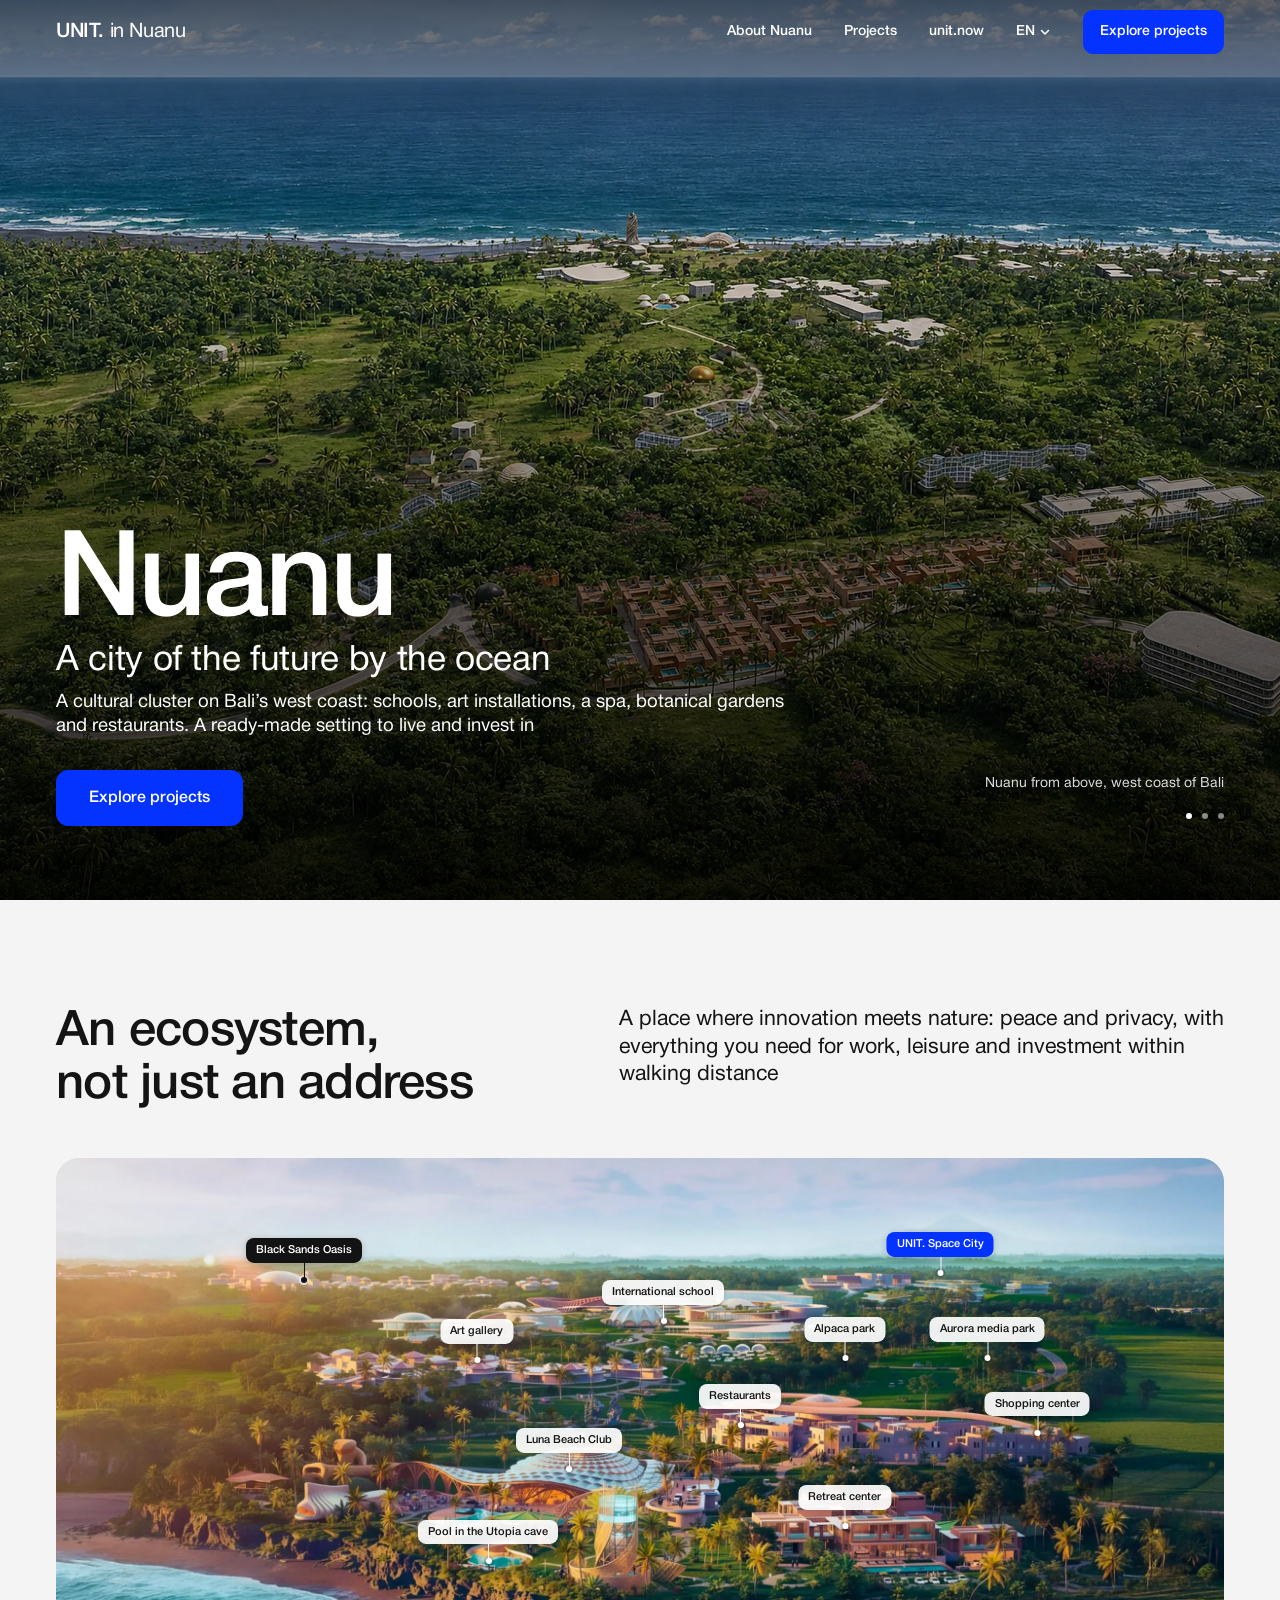
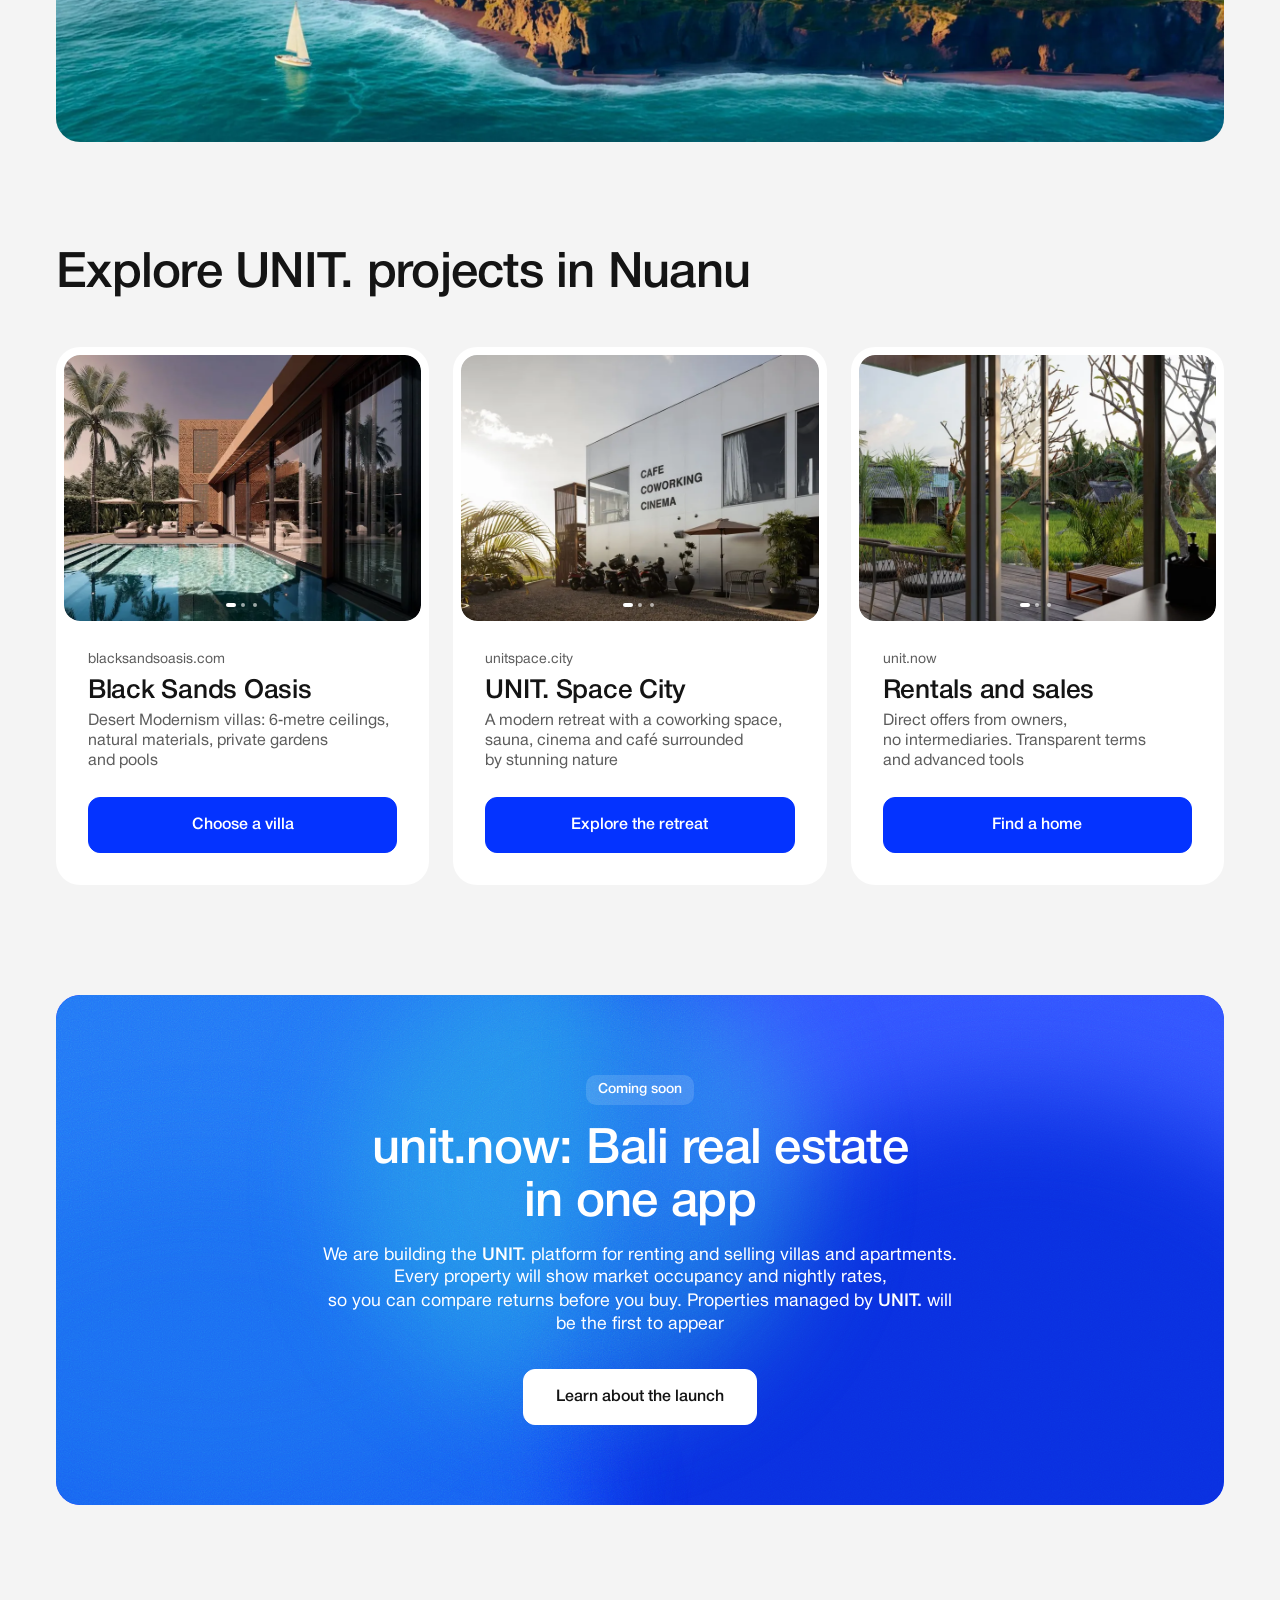
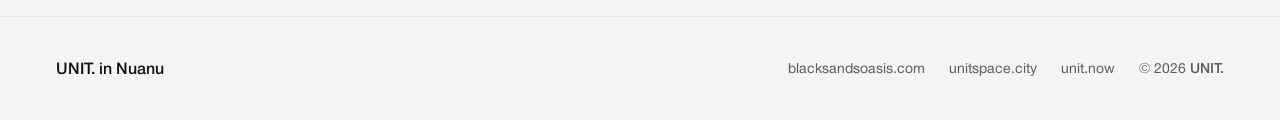
==== index.html @ 58512d77 "Первый экран: одна кнопка «Изучить проекты»; подписку заменил пресс-релиз unit.now; шапка светлеет с" ====
<!doctype html>
<html lang="en">
<head>
<meta charset="utf-8">
<meta name="viewport" content="width=device-width, initial-scale=1">
<meta name="robots" content="noindex, nofollow">
<meta http-equiv="Content-Security-Policy" content="default-src 'self'; script-src 'self'; style-src 'self' 'unsafe-inline'; img-src 'self' data:; font-src 'self'; connect-src 'self' https://unitdeveloper.com; form-action 'self'; base-uri 'self'; object-src 'none'; upgrade-insecure-requests">
<meta name="referrer" content="strict-origin-when-cross-origin">
<meta name="theme-color" content="#0433ff">
<title>Nuanu: a city of the future by the ocean in Bali</title>
<meta name="description" content="Nuanu is a cultural cluster on Bali’s west coast. Explore UNIT. projects in Nuanu: Black Sands Oasis villas, UNIT. Space City retreat and direct rentals on unit.now.">
<link rel="canonical" href="https://turbo1507.github.io/nuanu-city/">
<link rel="alternate" hreflang="en" href="https://turbo1507.github.io/nuanu-city/">
<link rel="alternate" hreflang="ru" href="https://turbo1507.github.io/nuanu-city/ru/">
<link rel="alternate" hreflang="id" href="https://turbo1507.github.io/nuanu-city/id/">
<link rel="alternate" hreflang="fr" href="https://turbo1507.github.io/nuanu-city/fr/">
<link rel="alternate" hreflang="es" href="https://turbo1507.github.io/nuanu-city/es/">
<link rel="alternate" hreflang="uk" href="https://turbo1507.github.io/nuanu-city/uk/">
<link rel="alternate" hreflang="it" href="https://turbo1507.github.io/nuanu-city/it/">
<link rel="alternate" hreflang="tr" href="https://turbo1507.github.io/nuanu-city/tr/">
<link rel="alternate" hreflang="nl" href="https://turbo1507.github.io/nuanu-city/nl/">
<link rel="alternate" hreflang="x-default" href="https://turbo1507.github.io/nuanu-city/">
<meta property="og:type" content="website">
<meta property="og:site_name" content="UNIT. in Nuanu">
<meta property="og:url" content="https://turbo1507.github.io/nuanu-city/">
<meta property="og:title" content="Nuanu: a city of the future by the ocean">
<meta property="og:description" content="Nuanu is a cultural cluster on Bali’s west coast. Explore UNIT. projects in Nuanu: Black Sands Oasis villas, UNIT. Space City retreat and direct rentals on unit.now.">
<meta property="og:image" content="https://turbo1507.github.io/nuanu-city/assets/img/og.jpg">
<meta property="og:image:width" content="1200">
<meta property="og:image:height" content="630">
<meta property="og:image:alt" content="Nuanu on the west coast of Bali, aerial view towards the ocean">
<meta property="og:locale" content="en_US">
<meta property="og:locale:alternate" content="ru_RU">
<meta property="og:locale:alternate" content="id_ID">
<meta property="og:locale:alternate" content="fr_FR">
<meta property="og:locale:alternate" content="es_ES">
<meta property="og:locale:alternate" content="uk_UA">
<meta property="og:locale:alternate" content="it_IT">
<meta property="og:locale:alternate" content="tr_TR">
<meta property="og:locale:alternate" content="nl_NL">
<meta name="twitter:card" content="summary_large_image">
<script type="application/ld+json">{"@context":"https://schema.org","@graph":[{"@type":"WebSite","name":"UNIT. in Nuanu","url":"https://turbo1507.github.io/nuanu-city/","inLanguage":["en","ru","id","fr","es","uk","it","tr","nl"]},{"@type":"Organization","name":"UNIT.","url":"https://unitdeveloper.com","sameAs":["https://blacksandsoasis.com","https://unitspace.city","https://unit.now"]}]}</script>
<link rel="icon" href="data:image/svg+xml,%3Csvg xmlns=%27http://www.w3.org/2000/svg%27 viewBox=%270 0 32 32%27%3E%3Crect width=%2732%27 height=%2732%27 rx=%278%27 fill=%27%230433ff%27/%3E%3Ccircle cx=%2722%27 cy=%2722%27 r=%273%27 fill=%27%23fff%27/%3E%3C/svg%3E">
<link rel="preload" href="assets/fonts/hn-medium.woff2" as="font" type="font/woff2" crossorigin>
<link rel="preload" href="assets/fonts/hn-roman.woff2" as="font" type="font/woff2" crossorigin>
<link rel="stylesheet" href="assets/site.css?v=mwmliflx">
<script src="assets/redir.js?v=mwmliflx"></script>
</head>
<body>
<header class="hdr">
  <div class="container hdr-in">
    <a class="wordmark" href="#top"><i class="u5">UNIT.</i> in Nuanu</a>
    <nav class="nav" aria-label="Main">
      <a href="#about">About Nuanu</a>
      <a href="#projects">Projects</a>
      <a href="#now">unit.now</a>
    </nav>
    <div class="lang-dd">
      <button type="button" class="lang-dd-btn" aria-expanded="false" aria-controls="langList" aria-label="Language: English"><span>EN</span><svg viewBox="0 0 12 12" aria-hidden="true"><path d="M2.5 4.5 6 8l3.5-3.5"/></svg></button>
      <ul class="lang-dd-list" id="langList" hidden><li><a href="" hreflang="en" lang="en" aria-current="true">English</a></li><li><a href="ru/" hreflang="ru" lang="ru">Русский</a></li><li><a href="id/" hreflang="id" lang="id">Bahasa Indonesia</a></li><li><a href="fr/" hreflang="fr" lang="fr">Français</a></li><li><a href="es/" hreflang="es" lang="es">Español</a></li><li><a href="uk/" hreflang="uk" lang="uk">Українська</a></li><li><a href="it/" hreflang="it" lang="it">Italiano</a></li><li><a href="tr/" hreflang="tr" lang="tr">Türkçe</a></li><li><a href="nl/" hreflang="nl" lang="nl">Nederlands</a></li></ul>
    </div>
    <a class="btn btn-sm hdr-cta" href="#projects">Explore projects</a>
  </div>
</header>

<main id="top">
  <section class="hero">
    <div class="hero-media">
      <div class="hero-slide on"><picture>
        <source media="(max-width:599px)" srcset="assets/img/hero-m.webp" type="image/webp">
        <img src="assets/img/hero.webp" alt="Nuanu on the west coast of Bali, aerial view towards the ocean" fetchpriority="high" width="2200" height="1467">
      </picture></div>
      <div class="hero-slide"><picture>
        <source media="(max-width:599px)" srcset="assets/img/hero2-m.webp" type="image/webp">
        <img src="assets/img/hero2.webp" alt="Nuanu coastline at sunset" loading="lazy" width="2200" height="1467">
      </picture></div>
      <div class="hero-slide"><picture>
        <source media="(max-width:599px)" srcset="assets/img/hero3-m.webp" type="image/webp">
        <img src="assets/img/hero3.webp" alt="Bamboo restaurant in Nuanu" loading="lazy" width="2200" height="1467">
      </picture></div>
    </div>
    <div class="container hero-in">
      <h1 class="t">Nuanu</h1>
      <p class="t h1-sub">A city of the future by the ocean</p>
      <p class="t hero-p">A cultural cluster on Bali’s west coast: schools, art installations, a spa, botanical gardens and restaurants. A ready-made setting to live and invest in</p>
      <div class="btns">
        <a class="btn btn-blue" href="#projects"><span>Explore projects</span></a>
      </div>
    </div>
    <div class="hero-caps"><p class="hero-cap on">Nuanu from above, west coast of Bali</p><p class="hero-cap" aria-hidden="true">Nuanu coastline at sunset</p><p class="hero-cap" aria-hidden="true">Bamboo restaurant in Nuanu</p></div>
    <div class="hero-dots" role="group" aria-label="Photos"></div>
  </section>

  <section class="sec" id="about">
    <div class="container">
      <div class="about">
        <h2 class="t h2"><span class="ln">An ecosystem,</span> <span class="ln">not just an address</span></h2>
        <p class="t">A place where innovation meets nature: peace and privacy, with everything you need for work, leisure and investment within walking distance</p>
      </div>
      <div class="plan"><div class="plan-canvas">
        <picture><source media="(max-width:767px)" srcset="assets/img/plan-m.webp" width="1120" height="1156"><img src="assets/img/plan.webp" srcset="assets/img/plan-s.webp 1200w, assets/img/plan.webp 2400w" sizes="(max-width:1599px) 100vw, 1600px" alt="Nuanu master plan by the ocean" width="2400" height="1200" loading="lazy"></picture>
        <ul class="pchips" aria-label="Locations on the Nuanu master plan">
          <li class="pchip" data-k="school" style="--x:51.98;--y:27.98;--mx:52.09;--my:36.44">International school</li>
          <li class="pchip" data-k="gallery" style="--x:36.01;--y:34.6;--mx:30.93;--my:40.69">Art gallery</li>
          <li class="pchip" data-k="alpaca" style="--x:67.54;--y:34.27;--mx:72.71;--my:40.47">Alpaca park</li>
          <li class="pchip" data-k="aurora" style="--x:79.72;--y:34.27;--mx:88.85;--my:40.47">Aurora media park</li>
          <li class="pchip" data-k="rest" style="--x:58.59;--y:45.73;--mx:60.85;--my:47.83">Restaurants</li>
          <li class="pchip" data-k="shop" style="--x:83.99;--y:47.02;--mx:94.5;--my:48.66">Shopping center</li>
          <li class="pchip" data-k="luna" style="--x:43.91;--y:53.31;--mx:41.4;--my:52.7">Luna Beach Club</li>
          <li class="pchip" data-k="retreat" style="--x:67.54;--y:62.98;--mx:72.71;--my:58.9">Retreat center</li>
          <li class="pchip" data-k="cave" style="--x:36.99;--y:68.95;--mx:32.23;--my:62.73">Pool in the Utopia cave</li>
          <li class="pchip pchip-bso" style="--x:21.23;--y:20.8;--mx:11.35;--my:31.83">Black Sands Oasis</li>
          <li class="pchip pchip-unit" style="--x:75.7;--y:19.7;--mx:83.52;--my:31.12"><i class="u5">UNIT.</i> Space City</li>
        </ul>
      </div></div>
    </div>
  </section>

  <section class="sec prj-sec" id="projects">
    <div class="container">
      <h2 class="t h2">Explore <i class="u5">UNIT.</i> projects in Nuanu</h2>
      <div class="prj-list">
        <article class="prj">
          <div class="prj-photo prj-gal">
            <div class="gal-track"><img src="assets/img/p-bso.webp" alt="Black Sands Oasis villa with a private pool" width="900" height="585" loading="lazy"><img src="assets/img/p-bso-2.webp" alt="" width="900" height="640" loading="lazy"><img src="assets/img/p-bso-3.webp" alt="" width="900" height="640" loading="lazy"></div>
            <button class="gal-arr gal-prev" type="button" aria-label="Previous photo"><svg viewBox="0 0 16 16" width="16" height="16" aria-hidden="true"><path d="M10 3 5 8l5 5" fill="none" stroke="currentColor" stroke-width="1.6" stroke-linecap="round" stroke-linejoin="round"/></svg></button><button class="gal-arr gal-next" type="button" aria-label="Next photo"><svg viewBox="0 0 16 16" width="16" height="16" aria-hidden="true"><path d="M6 3l5 5-5 5" fill="none" stroke="currentColor" stroke-width="1.6" stroke-linecap="round" stroke-linejoin="round"/></svg></button>
            <div class="gal-dots" role="group" aria-label="Photos"></div>
          </div>
          <div class="prj-body">
            <span class="t prj-dom">blacksandsoasis.com</span>
            <h3 class="t">Black Sands Oasis</h3>
            <p class="t">Desert Modernism villas: 6‑metre ceilings, natural materials, private gardens and pools</p>
            <a class="btn btn-blue" href="https://blacksandsoasis.com">Choose a villa</a>
          </div>
        </article>
        <article class="prj">
          <div class="prj-photo prj-gal">
            <div class="gal-track"><img src="assets/img/p-space.webp" alt="UNIT. Space City building with a café, coworking and cinema" width="900" height="600" loading="lazy"><img src="assets/img/p-space-2.webp" alt="" width="900" height="640" loading="lazy"><img src="assets/img/p-space-3.webp" alt="" width="900" height="640" loading="lazy"></div>
            <button class="gal-arr gal-prev" type="button" aria-label="Previous photo"><svg viewBox="0 0 16 16" width="16" height="16" aria-hidden="true"><path d="M10 3 5 8l5 5" fill="none" stroke="currentColor" stroke-width="1.6" stroke-linecap="round" stroke-linejoin="round"/></svg></button><button class="gal-arr gal-next" type="button" aria-label="Next photo"><svg viewBox="0 0 16 16" width="16" height="16" aria-hidden="true"><path d="M6 3l5 5-5 5" fill="none" stroke="currentColor" stroke-width="1.6" stroke-linecap="round" stroke-linejoin="round"/></svg></button>
            <div class="gal-dots" role="group" aria-label="Photos"></div>
          </div>
          <div class="prj-body">
            <span class="t prj-dom">unitspace.city</span>
            <h3 class="t"><i class="u5">UNIT.</i> Space City</h3>
            <p class="t">A modern retreat with a coworking space, sauna, cinema and café surrounded by stunning nature</p>
            <a class="btn btn-blue" href="https://unitspace.city">Explore the retreat</a>
          </div>
        </article>
        <article class="prj">
          <div class="prj-photo prj-gal">
            <div class="gal-track"><img src="assets/img/p-now.webp" alt="Terrace of a rental residence with a view of the fields" width="900" height="600" loading="lazy"><img src="assets/img/p-now-2.webp" alt="" width="900" height="640" loading="lazy"><img src="assets/img/p-now-3.webp" alt="" width="900" height="640" loading="lazy"></div>
            <button class="gal-arr gal-prev" type="button" aria-label="Previous photo"><svg viewBox="0 0 16 16" width="16" height="16" aria-hidden="true"><path d="M10 3 5 8l5 5" fill="none" stroke="currentColor" stroke-width="1.6" stroke-linecap="round" stroke-linejoin="round"/></svg></button><button class="gal-arr gal-next" type="button" aria-label="Next photo"><svg viewBox="0 0 16 16" width="16" height="16" aria-hidden="true"><path d="M6 3l5 5-5 5" fill="none" stroke="currentColor" stroke-width="1.6" stroke-linecap="round" stroke-linejoin="round"/></svg></button>
            <div class="gal-dots" role="group" aria-label="Photos"></div>
          </div>
          <div class="prj-body">
            <span class="t prj-dom">unit.now</span>
            <h3 class="t">Rentals and sales</h3>
            <p class="t">Direct offers from owners, no intermediaries. Transparent terms and advanced tools</p>
            <a class="btn btn-blue" href="https://unit.now">Find a home</a>
          </div>
        </article>
      </div>
    </div>
  </section>

  <section class="sec sec-last" id="now">
    <div class="container">
      <div class="sub">
        <div class="sub-bg" aria-hidden="true"><span class="sub-blobs"><i></i><i></i><i></i><i></i><i></i></span><span class="sub-grain"></span></div>
        <span class="sub-tag">Coming soon</span>
        <h2 class="t h2">unit.now: Bali real estate in one app</h2>
        <p class="t sub-p">We are building the <i class="u5">UNIT.</i> platform for renting and selling villas and apartments. Every property will show market occupancy and nightly rates, so you can compare returns before you buy. Properties managed by <i class="u5">UNIT.</i> will be the first to appear</p>
        <a class="btn btn-white sub-btn" href="https://unit.now">Learn about the launch</a>
      </div>
    </div>
  </section>
</main>

<footer class="ftr">
  <div class="container ftr-in">
    <span class="t wordmark"><i class="u5">UNIT.</i> in Nuanu</span>
    <nav class="ftr-links" aria-label="UNIT. ecosystem">
      <a class="t" href="https://blacksandsoasis.com">blacksandsoasis.com</a>
      <a class="t" href="https://unitspace.city">unitspace.city</a>
      <a class="t" href="https://unit.now">unit.now</a>
      <span class="t">© 2026 <i class="u5">UNIT.</i></span>
    </nav>
  </div>
</footer>
<script src="assets/site.js?v=mwmliflx" defer></script>
</body>
</html>
---- assets/site.css ----
/* метрики как у hhea: иначе Chrome на Windows берёт win-метрики и текст в строке сдвигается вниз */
@font-face{font-family:'Helvetica Neue';src:url(fonts/hn-roman.woff2) format('woff2');font-weight:400;font-display:swap;ascent-override:71.4%;descent-override:19.8%;line-gap-override:0%}
@font-face{font-family:'Helvetica Neue';src:url(fonts/hn-medium.woff2) format('woff2');font-weight:500;font-display:swap;ascent-override:71.4%;descent-override:19.1%;line-gap-override:0%}

:root{
  --blue:#0433ff;--blue-hover:#2d55ff;--ink:#141414;--ink-2:#5c5c5c;--grey:#f4f4f4;--line:#e6e6e6;--white:#fff;
  --gutter:56px;--container:min(1600px,100% - 2*var(--gutter));
  --sec:clamp(56px,34.67px + 5.926vw,120px);
  --vh:1vh;
}
@media (max-width:1023px){:root{--gutter:32px}}
@media (max-width:599px){:root{--gutter:16px}}

*{box-sizing:border-box;margin:0;padding:0}
html,body{overflow-x:clip}
html{scroll-padding-top:64px}
body{font-family:'Helvetica Neue',Helvetica,Arial,sans-serif;font-weight:400;color:var(--ink);background:var(--grey);-webkit-font-smoothing:antialiased;line-height:1.25;text-rendering:optimizeLegibility}
a{color:inherit;text-decoration:none}
img{display:block;max-width:100%}
i,em{font-style:normal}
ul{list-style:none}
.u5{font-weight:500}
.container{width:var(--container);margin-inline:auto}
.sr{position:absolute;width:1px;height:1px;overflow:hidden;clip:rect(0 0 0 0);white-space:nowrap}

/* текст обрезан по заглавным и по базовой линии, как в Figma: отступы между блоками считаются от букв */
.t{font-size:var(--fs);line-height:var(--lh);
  margin-top:calc(var(--mt,0px) + var(--fs)*.44 - var(--lh)/2);
  margin-bottom:calc(var(--mb,0px) + var(--fs)*.26 - var(--lh)/2)}

/* кнопки */
.btn{display:inline-flex;align-items:center;justify-content:center;height:56px;padding:0 32px;border-radius:12px;font:inherit;font-size:16px;font-weight:500;line-height:20px;white-space:nowrap;border:0;cursor:pointer;transition:background-color .2s,color .2s,border-color .2s}
.btn-blue{background:var(--blue);color:var(--white)}
.btn-ghost{border:1px solid rgba(255,255,255,.6);color:var(--white)}
.btn-white{background:var(--white);color:var(--ink)}
.btn-sm{height:44px;padding:0 16px;border-radius:10px;font-size:14px;line-height:18px;background:var(--blue);color:var(--white)}

/* шапка как у UNIT.FURNITURE: прозрачная поверх первого экрана */
.hdr{position:fixed;inset:0 0 auto;z-index:20;color:var(--ink);background:rgba(244,244,244,.92);-webkit-backdrop-filter:blur(12px);backdrop-filter:blur(12px);border-bottom:1px solid var(--line);transition:background-color .3s,border-color .3s,color .3s}
.hdr.is-over{color:var(--white);background:transparent;-webkit-backdrop-filter:none;backdrop-filter:none;border-color:transparent}
/* в Telegram и Safari на iOS верх страницы виден сквозь их полупрозрачную плашку: продлеваем подложку шапки вверх */
.hdr::before{content:"";position:absolute;left:0;right:0;bottom:100%;height:240px;background:inherit;-webkit-backdrop-filter:inherit;backdrop-filter:inherit;pointer-events:none}
.hdr-in{display:flex;align-items:center;height:64px}
.wordmark{font-size:20px;line-height:24px;letter-spacing:-.02em;white-space:nowrap;margin-right:auto}
.nav{display:flex;gap:32px;margin-right:24px;font-size:14px;font-weight:500;line-height:18px}
.nav a{display:flex;align-items:center;min-height:44px;transition:opacity .2s}
.hdr-cta{margin-left:24px}
@media (hover:hover){.nav a:hover,.wordmark:hover{opacity:.8}}
.lang-dd{position:relative}
.lang-dd-btn{display:flex;align-items:center;gap:4px;height:44px;padding:0 8px;font:inherit;font-size:14px;font-weight:500;line-height:18px;color:inherit;background:none;border:0;border-radius:10px;cursor:pointer}
.lang-dd-btn svg{width:12px;height:12px;fill:none;stroke:currentColor;stroke-width:1.5;stroke-linecap:round;stroke-linejoin:round;transition:transform .2s}
.lang-dd-btn[aria-expanded="true"] svg{transform:rotate(180deg)}
.lang-dd-list{position:absolute;top:calc(100% + 8px);right:0;z-index:30;min-width:216px;padding:8px 0;background:var(--white);border:1px solid var(--line);border-radius:10px;color:var(--ink)}
.lang-dd-list[hidden]{display:none}
.lang-dd-list a{display:flex;align-items:center;min-height:44px;padding:0 16px;font-size:15px;white-space:nowrap}
.lang-dd-list a[aria-current]{color:var(--blue);font-weight:500}
@media (hover:hover){.lang-dd-btn:hover{opacity:.8}.lang-dd-list a:hover{color:var(--blue)}}
@media (max-width:1023px){.nav{display:none}}
@media (max-width:599px){
  .wordmark{font-size:17px;line-height:20px}
  .hdr-cta{display:none}
  .lang-dd{margin-right:-8px}
}

/* первый экран: затемнение только чёрным */
.hero{position:relative;display:flex;align-items:flex-end;min-height:max(640px,calc(var(--vh)*100));color:var(--white);background:#000}
.hero picture,.hero img{position:absolute;inset:0;width:100%;height:100%;object-fit:cover}
.hero::after{content:"";position:absolute;inset:0;background:linear-gradient(180deg,rgba(0,0,0,.6) 0%,rgba(0,0,0,.24) 16%,rgba(0,0,0,.16) 32%,rgba(0,0,0,.5) 58%,rgba(0,0,0,.88) 100%)}
.hero-in{position:relative;z-index:1;display:flex;flex-direction:column;align-items:flex-start;padding-bottom:clamp(40px,26.67px + 3.704vw,80px)}
.hero h1{--fs:clamp(56px,31.33px + 6.852vw,130px);--lh:clamp(53px,29.67px + 6.481vw,123px);font-weight:500;letter-spacing:-.03em}
.h1-sub{--fs:clamp(24px,19.67px + 1.204vw,37px);--lh:clamp(28px,23px + 1.389vw,43px);--mt:clamp(24px,21.33px + .741vw,32px);letter-spacing:-.01em}
.hero-p{--fs:clamp(16px,15px + .278vw,19px);--lh:clamp(20px,18.67px + .37vw,24px);--mt:24px;max-width:992px}
.btns{display:flex;flex-wrap:wrap;gap:16px;margin-top:clamp(32px,29.33px + .741vw,40px)}
@media (max-width:599px){
  .btns{flex-direction:column;gap:8px;width:100%}
  .btns .btn{width:100%}
}

/* секции: между блоками везде --sec */
.sec{padding-top:var(--sec)}
.sec-last{padding-bottom:var(--sec)}
.h2{--fs:clamp(32px,25.33px + 1.852vw,52px);--lh:clamp(35px,28px + 1.944vw,56px);font-weight:500;letter-spacing:-.015em}

/* экосистема */
.about{display:grid;align-items:start}
.about .h2{text-wrap:balance;max-width:12em}
.about p{--fs:clamp(18px,16.67px + .37vw,22px);--lh:clamp(23px,21.33px + .463vw,28px);--mt:24px;max-width:696px}
.plan{margin-top:clamp(40px,32px + 2.222vw,64px);border-radius:24px;overflow:clip;aspect-ratio:2/1;background:#cfd8d4}
.plan img{width:100%;height:100%;object-fit:cover}
@media (min-width:1024px){.about p{max-width:none}}
@media (min-width:1200px){
  .about{display:flex;justify-content:space-between;align-items:flex-start;gap:48px}
  .about .h2{max-width:none;flex:none}
  .about .ln{display:block}
  .about p{--mt:0px;max-width:30em;flex:0 1 auto}
}
@media (max-width:599px){.plan{border-radius:16px}}

/* проекты: фото вписано в карточку, кнопка внизу */
.prj-sec .h2{--mb:clamp(40px,32px + 2.222vw,64px)}
.prj-list{display:grid;gap:24px}
.prj{display:flex;flex-direction:column;align-items:stretch;background:var(--white);border-radius:24px;padding:8px 8px 32px}
.prj-photo{aspect-ratio:411/306;border-radius:16px;overflow:clip;background:#d9d9d9}
.prj-photo img{width:100%;height:100%;object-fit:cover}
.prj-body{display:flex;flex-direction:column;flex:1;padding:0 24px}
.prj-dom{--fs:14px;--lh:18px;--mt:32px;color:var(--ink-2)}
.prj h3{--fs:clamp(22px,20.33px + .463vw,27px);--lh:clamp(25px,23px + .556vw,31px);--mt:16px;font-weight:500;letter-spacing:-.01em}
.prj p{--fs:16px;--lh:20px;--mt:16px;color:var(--ink-2)}
.prj-body p{flex:1 0 auto}
.prj .btn{margin-top:32px;width:100%}
/* увеличение фото при наведении убрано: в слайдере соседние кадры вылезали бы на края */
@media (min-width:1200px){
  .prj-list{grid-template-columns:repeat(3,1fr)}
}
/* до 1200 карусель: карточки одной высоты, кнопка сразу под текстом */
@media (max-width:1199px){
  .prj-list{grid-auto-flow:column;grid-auto-columns:min(340px,82vw);gap:16px;overflow-x:auto;scroll-snap-type:x mandatory;scroll-padding-inline:var(--gutter);margin-inline:calc(var(--gutter)*-1);padding-inline:var(--gutter);scrollbar-width:none;overscroll-behavior-x:contain}
  .prj-list::-webkit-scrollbar{display:none}
  .prj{scroll-snap-align:start}
}
@media (max-width:599px){
  .prj-list{grid-auto-columns:296px}
  .prj{border-radius:16px;padding:8px 8px 24px}
  .prj-photo{border-radius:8px}
  .prj-body{padding:0 16px}
  .prj-dom{--mt:24px}
  .prj .btn{margin-top:24px}
}

/* подписка */
/* фон: живой, по приёму abuzzcrm.work, но мягче: размытые пятна чуть светлее синего с намёком на бирюзу плавают, сверху зерно */
.sub{position:relative;isolation:isolate;overflow:clip;background:var(--blue);color:var(--white);border-radius:24px;padding:80px clamp(24px,5.33px + 5.185vw,80px);display:flex;flex-direction:column;align-items:center;text-align:center}
.sub-bg{position:absolute;inset:0;z-index:-1;pointer-events:none;border-radius:inherit;overflow:hidden}
.sub-blobs{position:absolute;inset:0}
.sub-blobs i{position:absolute;border-radius:50%;aspect-ratio:1;filter:blur(clamp(32px,4vw,64px));will-change:transform;animation:sub-float 16s ease-in-out infinite alternate}
.sub-blobs i:nth-child(1){width:70%;left:-22%;top:-60%;background:#2a8cf5;opacity:.75}
.sub-blobs i:nth-child(2){width:60%;left:52%;top:-55%;background:#3355ff;animation-duration:21s;animation-delay:-6s}
.sub-blobs i:nth-child(3){width:75%;left:45%;top:20%;background:#0a2fe0;animation-duration:24s;animation-delay:-11s}
.sub-blobs i:nth-child(4){width:65%;left:-20%;top:35%;background:#1a6cf0;opacity:.8;animation-duration:20s;animation-delay:-3s}
.sub-blobs i:nth-child(5){width:40%;left:25%;top:-10%;background:#2bb6e0;opacity:.45;animation-duration:26s;animation-delay:-14s}
@keyframes sub-float{0%{transform:translate(0,0) scale(1)}25%{transform:translate(26%,20%) scale(1.14)}50%{transform:translate(6%,42%) scale(.88)}75%{transform:translate(-24%,18%) scale(1.1)}100%{transform:translate(-8%,-6%) scale(.96)}}
@media (prefers-reduced-motion:reduce){.sub-blobs i{animation:none}}
.sub-grain{position:absolute;inset:0;opacity:.2;mix-blend-mode:overlay;background-image:url("data:image/svg+xml,%3Csvg xmlns=%27http://www.w3.org/2000/svg%27 width=%27160%27 height=%27160%27%3E%3Cfilter id=%27n%27%3E%3CfeTurbulence type=%27fractalNoise%27 baseFrequency=%27.9%27 numOctaves=%272%27 stitchTiles=%27stitch%27/%3E%3C/filter%3E%3Crect width=%27100%25%27 height=%27100%25%27 filter=%27url(%23n)%27/%3E%3C/svg%3E")}
.sub .h2{--mt:24px;max-width:760px}
.sub-tag{display:inline-flex;align-items:center;height:30px;padding:0 12px;border-radius:10px;background:rgba(255,255,255,.14);font-size:14px;font-weight:500;line-height:14px;white-space:nowrap}
.sub-btn{margin-top:40px}
@media (max-width:599px){.sub-btn{margin-top:24px;width:100%}}
.sub-p{--fs:clamp(16px,15.33px + .185vw,18px);--lh:clamp(20px,19px + .278vw,23px);--mt:clamp(24px,21.33px + .741vw,32px);max-width:640px}
.chips{display:flex;flex-wrap:wrap;justify-content:center;gap:8px;margin-top:clamp(24px,21.33px + .741vw,32px)}
.chips li{display:flex;align-items:center;height:30px;padding:0 12px;border-radius:10px;background:rgba(255,255,255,.14);font-size:14px;font-weight:500;line-height:14px;white-space:nowrap}
.form{display:flex;gap:8px;width:min(100%,545px);margin-top:clamp(24px,18.67px + 1.481vw,40px)}
.form input{flex:1;min-width:0;height:56px;border-radius:12px;border:1px solid rgba(255,255,255,.6);background:transparent;color:var(--white);font:inherit;font-size:16px;line-height:20px;padding:0 23px;outline:none;transition:border-color .2s,background-color .2s}
.form input::placeholder{color:rgba(255,255,255,.75);opacity:1}
.form input:focus{border-color:var(--white);background:rgba(255,255,255,.08)}
.form input[aria-invalid="true"]{border:2px solid var(--white);padding:0 22px;background:rgba(255,255,255,.14)}
.form-note{font-size:14px;line-height:18px}
.form-note:not(:empty){margin-top:16px}
@media (max-width:599px){
  .sub{padding:40px 24px;border-radius:16px}
  .form{flex-direction:column;width:100%}
  .form input{flex:none}
  .form .btn{width:100%}
}

/* подвал */
.ftr{border-top:1px solid var(--line);color:var(--ink-2)}
.ftr-in{display:flex;align-items:center;justify-content:space-between;gap:24px;min-height:103px}
.ftr .wordmark{--fs:16px;--lh:20px;font-size:var(--fs);font-weight:500;color:var(--ink);letter-spacing:0;margin-right:0}
.ftr-links{display:flex;flex-wrap:wrap;align-items:center;gap:16px 24px}
.ftr-links .t{--fs:14px;--lh:18px}
@media (hover:hover){.ftr-links a:hover{color:var(--blue)}}
@media (max-width:599px){
  .ftr-in{flex-direction:column;align-items:flex-start;gap:0;padding-block:40px}
  .ftr-links{flex-direction:column;align-items:flex-start;gap:16px;margin-top:24px}
}

/* зона нажатия не меньше 44 без сдвига вёрстки */
.ftr-links a,.wordmark{position:relative}
.ftr-links a::after,.wordmark::after{content:"";position:absolute;inset:-12px -6px}
@media (max-width:599px){.ftr-links a::after{inset:-8px -6px}}

/* фокус с клавиатуры */
:focus-visible{outline:2px solid var(--blue);outline-offset:3px}
.hdr.is-over :focus-visible,.hero :focus-visible,.sub :focus-visible{outline-color:var(--white)}

/* состояния кнопок по логике UNIT.FURNITURE: синяя при наведении становится контурной (рамка и текст синие),
   прозрачная на фото заливается синим, белая меняет текст на синий; плавно .3s, без сжатия.
   На телефоне наведения нет: то же самое показывает нажатие. Фокус с клавиатуры — обводка */
html{-webkit-tap-highlight-color:transparent}
.btn{border:1px solid transparent;transition:background-color .3s ease,color .3s ease,border-color .3s ease;touch-action:manipulation}
.btn-blue,.btn-sm{background:var(--blue);border-color:var(--blue);color:var(--white)}
.btn-ghost{background:transparent;border-color:rgba(255,255,255,.75);color:var(--white)}
.btn-white{background:var(--white);border-color:var(--white);color:var(--ink)}
@media (hover:hover){
  .btn-blue:hover,.btn-sm:hover{background:transparent;border-color:var(--blue);color:var(--blue)}
  .btn-ghost:hover{background:var(--blue);border-color:var(--blue);color:var(--white)}
  .btn-white:hover{color:var(--blue)}
}
.btn-blue:active,.btn-sm:active{background:transparent;border-color:var(--blue);color:var(--blue)}
.btn-ghost:active{background:var(--blue);border-color:var(--blue);color:var(--white)}
.btn-white:active{color:var(--blue)}
.nav a:active,.wordmark:active,.lang-dd-btn:active{opacity:.6}
.lang-dd-list a:active{color:var(--blue)}
.ftr-links a:active{color:var(--blue)}


/* галерея первого экрана как у UNIT.FURNITURE: 3 фото сменяются наплывом, подпись справа внизу над точками */
.hero{--hb:clamp(40px,26.67px + 3.704vw,80px);--edge:calc((100% - var(--container))/2)}
.hero-media{position:absolute;inset:0}
.hero-slide{position:absolute;inset:0;opacity:0;transition:opacity 1.1s ease}
.hero-slide.on{opacity:1}
.hero-caps{position:absolute;z-index:2;right:var(--edge);bottom:calc(var(--hb) + 32px);width:min(34ch,34%);height:44px}
.hero-cap{position:absolute;right:0;bottom:0;width:max-content;max-width:100%;text-align:right;font-size:14px;line-height:20px;color:rgba(255,255,255,.86);opacity:0;transition:opacity .6s ease}
.hero-cap.on{opacity:1;transition-delay:.3s}
.hero-dots{position:absolute;z-index:2;right:calc(var(--edge) - 5px);bottom:calc(var(--hb) - 2px);display:flex;filter:drop-shadow(0 0 3px rgba(0,0,0,.35))}
.hero-dots button{position:relative;display:grid;place-items:center;width:16px;height:24px;padding:0;border:0;background:none;cursor:pointer}
.hero-dots button::before{content:"";width:6px;height:6px;border-radius:50%;background:rgba(255,255,255,.5);transition:background-color .2s,transform .2s}
.hero-dots button::after{content:"";position:absolute;inset:-10px 0}
.hero-dots button[aria-current="true"]::before{background:var(--white)}
@media (hover:hover){.hero-dots button:hover::before{background:rgba(255,255,255,.85)}}
.hero-dots button:active::before{transform:scale(.8)}
/* текст первого экрана не заходит под подпись */
@media (min-width:1024px){.hero-in{padding-right:min(34ch,34%)}}
@media (max-width:1023px){.hero-caps{display:none}}
@media (max-width:599px){.hero-dots{display:none}}
@media (prefers-reduced-motion:reduce){.hero-slide,.hero-cap{transition:none}}

/* локации на мастер-плане: координаты как на сайте UNIT. Space City; чип над точкой со стеблем; UNIT. Space City синим */
.plan{position:relative}
.plan-canvas{position:absolute;inset:0;container-type:inline-size}
.plan-canvas img{position:absolute;inset:0}
.pchips{position:absolute;inset:0;pointer-events:none}
.pchip{--stem:clamp(10px,1.4cqw,20px);position:absolute;left:calc(var(--x) * 1%);top:calc(var(--y) * 1%);transform:translate(calc(-50% + var(--dx,0px)),calc(-100% - var(--stem) - var(--lift,0px)));padding:6px 10px;border-radius:8px;background:rgba(255,255,255,.92);color:var(--ink);font-size:clamp(11px,.95cqw,14px);font-weight:500;line-height:1.15;white-space:nowrap;box-shadow:0 1px 6px rgba(0,0,0,.18)}
.pchip::after{content:"";position:absolute;left:calc(50% - var(--dx,0px));top:100%;width:1px;height:calc(var(--stem) + var(--lift,0px));background:rgba(255,255,255,.92)}
.pchip::before{content:"";position:absolute;left:calc(50% - var(--dx,0px));top:calc(100% + var(--stem) + var(--lift,0px) - 3px);width:6px;height:6px;margin-left:-2.5px;border-radius:50%;background:var(--white);box-shadow:0 0 0 2px rgba(0,0,0,.18)}
.pchip-unit{background:var(--blue);color:var(--white)}
/* Black Sands Oasis — чёрный, как флаг на unitdeveloper.com */
.pchip-bso{background:#131313;color:var(--white)}
.pchip-bso::after{background:#131313}.pchip-bso::before{background:#131313;box-shadow:0 0 0 2px rgba(255,255,255,.5)}
/* подпись под точкой (JS ставит, если сверху налезает на соседнюю) */
.pchip.is-below{transform:translate(calc(-50% + var(--dx,0px)),calc(var(--stem) + var(--lift,0px)))}
.pchip.is-below::after{top:auto;bottom:100%}
.pchip.is-below::before{top:auto;bottom:calc(100% + var(--stem) + var(--lift,0px) - 3px)}
/* телефон и узкий планшет: отдельный квадратный кадр всего Нуану (как на BSO и unitdeveloper), все метки мелким шрифтом */
@media (max-width:767px){
  .plan{aspect-ratio:1120/1156}
  .pchip{--stem:8px;left:calc(var(--mx) * 1%);top:calc(var(--my) * 1%);padding:3px 6px;border-radius:5px;font-size:10px;line-height:12px;box-shadow:0 1px 4px rgba(0,0,0,.2)}
  .pchip::before{width:5px;height:5px;margin-left:-2px}
}


/* слайдер фото в карточках проектов: листается свайпом и трекпадом, точки внизу, стрелки при наведении */
.prj-gal{position:relative}
.gal-track{display:flex;height:100%;overflow-x:auto;scroll-snap-type:x mandatory;scrollbar-width:none;border-radius:inherit}
.gal-track::-webkit-scrollbar{display:none}
.gal-track img{flex:0 0 100%;scroll-snap-align:start;scroll-snap-stop:always}
.gal-dots{position:absolute;left:0;right:0;bottom:8px;display:flex;justify-content:center;gap:0;pointer-events:none}
.gal-dots button{pointer-events:auto;position:relative;width:12px;height:16px;padding:0;border:0;background:none;cursor:pointer}
.gal-dots button::before{content:"";position:absolute;left:50%;top:50%;width:4px;height:4px;margin:-2px 0 0 -2px;border-radius:2px;background:rgba(255,255,255,.6);box-shadow:0 0 4px rgba(0,0,0,.25);transition:width .3s ease,margin .3s ease,background-color .3s ease}
.gal-dots button[aria-current]::before{width:10px;margin-left:-5px;background:var(--white)}
.gal-arr{position:absolute;top:50%;width:36px;height:36px;margin-top:-18px;display:grid;place-items:center;padding:0;border:0;border-radius:50%;background:rgba(255,255,255,.92);color:var(--ink);box-shadow:0 1px 6px rgba(0,0,0,.18);cursor:pointer;opacity:0;transition:opacity .3s ease,color .3s ease}
.gal-prev{left:12px}.gal-next{right:12px}
.gal-arr[disabled]{visibility:hidden}
@media (hover:hover){
  .prj-gal:hover .gal-arr,.gal-arr:focus-visible{opacity:1}
  .gal-arr:hover{color:var(--blue)}
}
@media (hover:none){.gal-arr{display:none}}
.gal-arr:active{color:var(--blue)}

/* чипы подписки: на телефоне компактнее, чтобы три чипа шли в 2 ряда на всех языках */
@media (max-width:599px){
  .chips{gap:6px}
  .chips li{height:28px;padding:0 10px;font-size:13px;line-height:13px}
}
/* ошибки формы: рамка поля и сообщение со значком */
.form-note.is-err{display:flex;align-items:flex-start;justify-content:center;gap:8px;text-align:left}
.form-note.is-err::before{content:"!";flex:none;display:grid;place-items:center;width:18px;height:18px;border-radius:50%;background:var(--white);color:var(--blue);font-size:12px;font-weight:700;line-height:1}
.form .hp{position:absolute;left:-9999px;width:1px;height:1px;opacity:0}
.form .btn[disabled]{opacity:.7;cursor:progress}
@media (max-width:399px){.chips li{padding:0 8px;font-size:12px;line-height:12px}}
.pchip.is-off{display:none}
/* места плавно появляются и гаснут по одному */
.pchip{transition:opacity .5s ease,visibility .5s}
.pchip.is-hid{opacity:0;visibility:hidden}
@media (prefers-reduced-motion:reduce){.pchip{transition:none}}
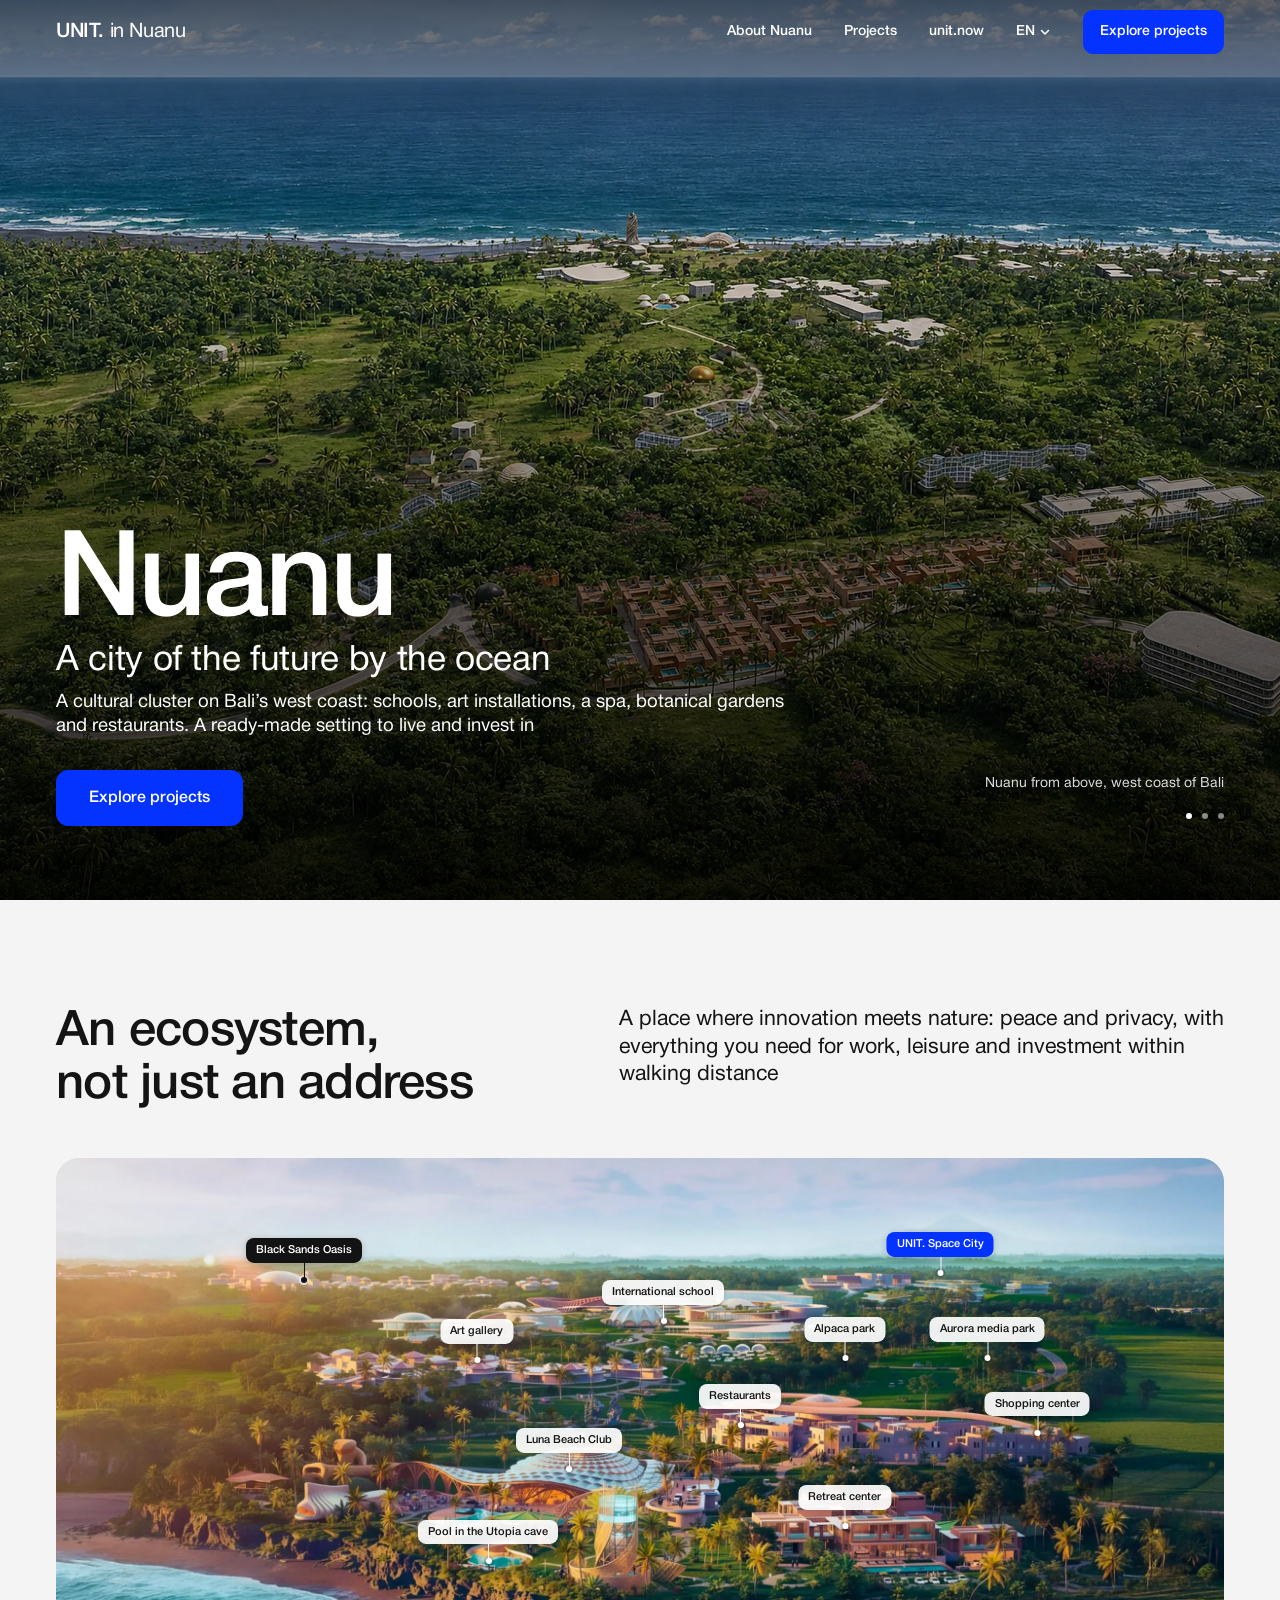
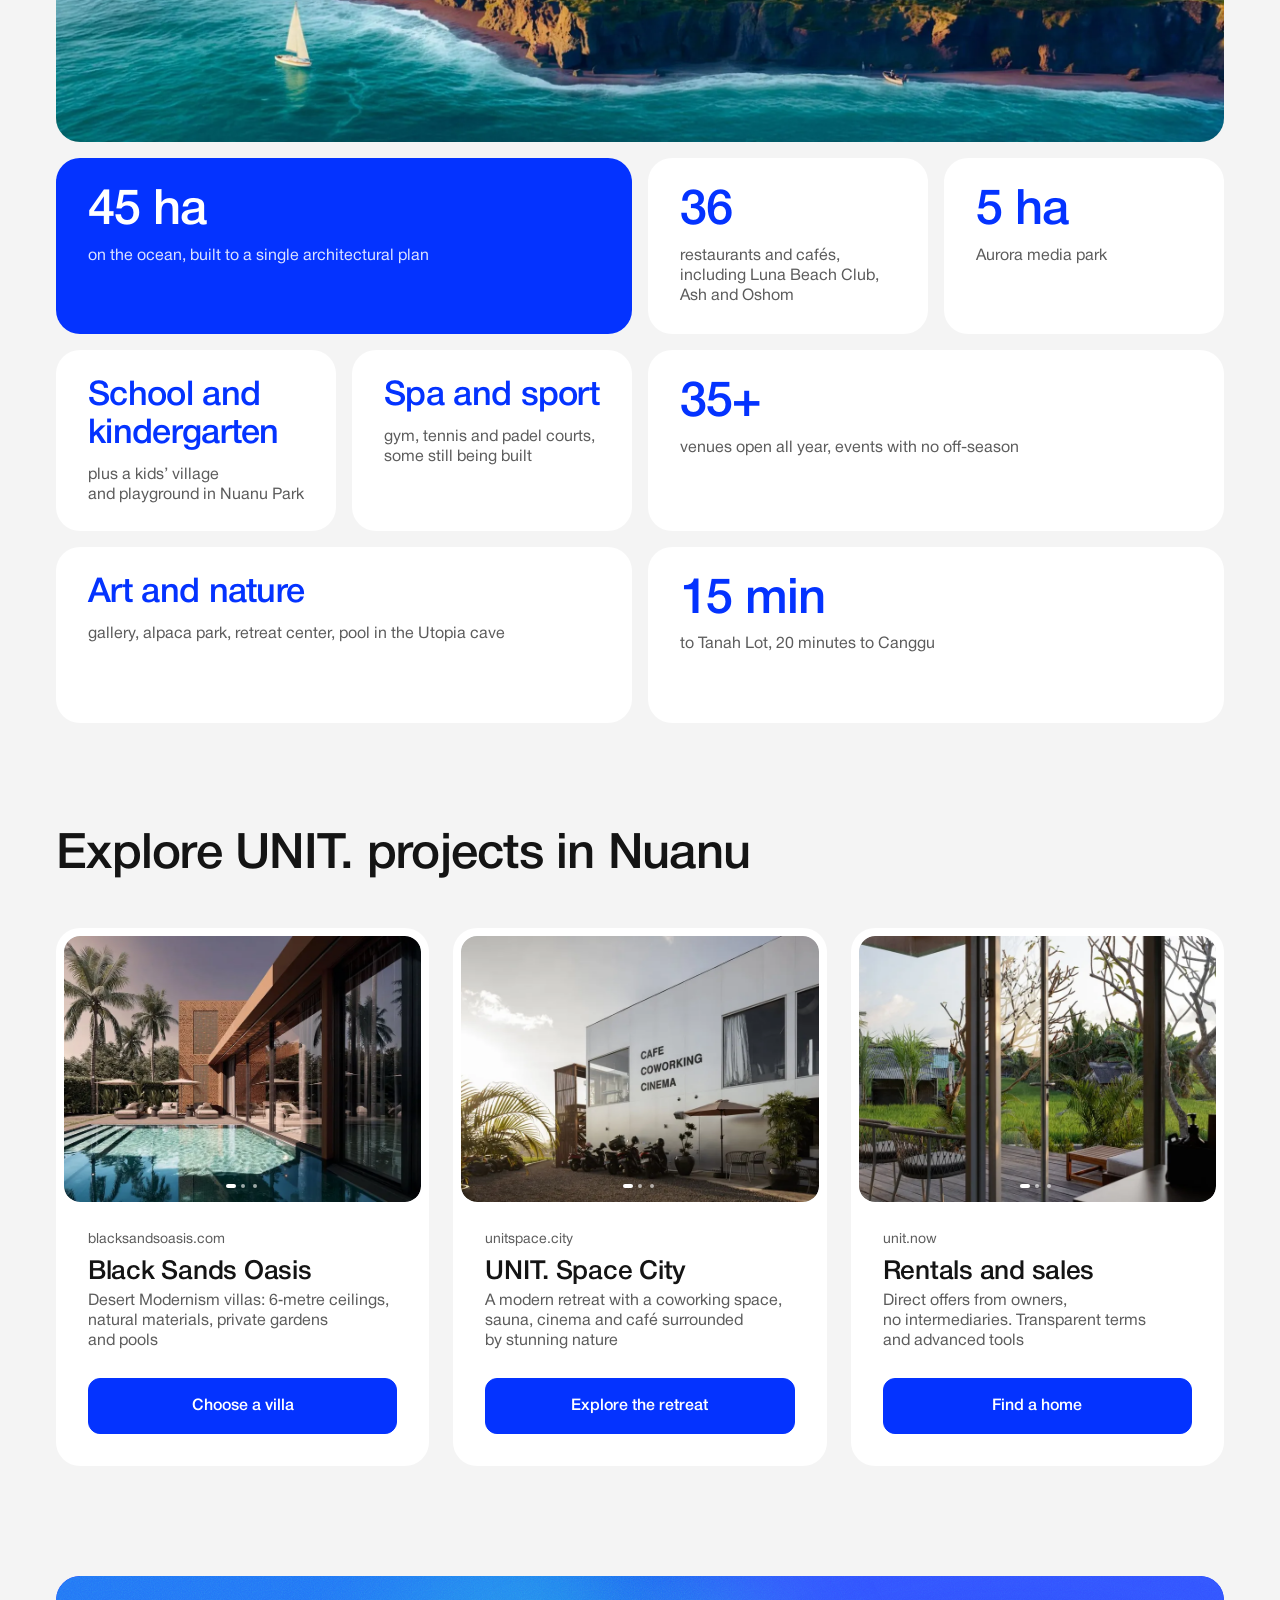
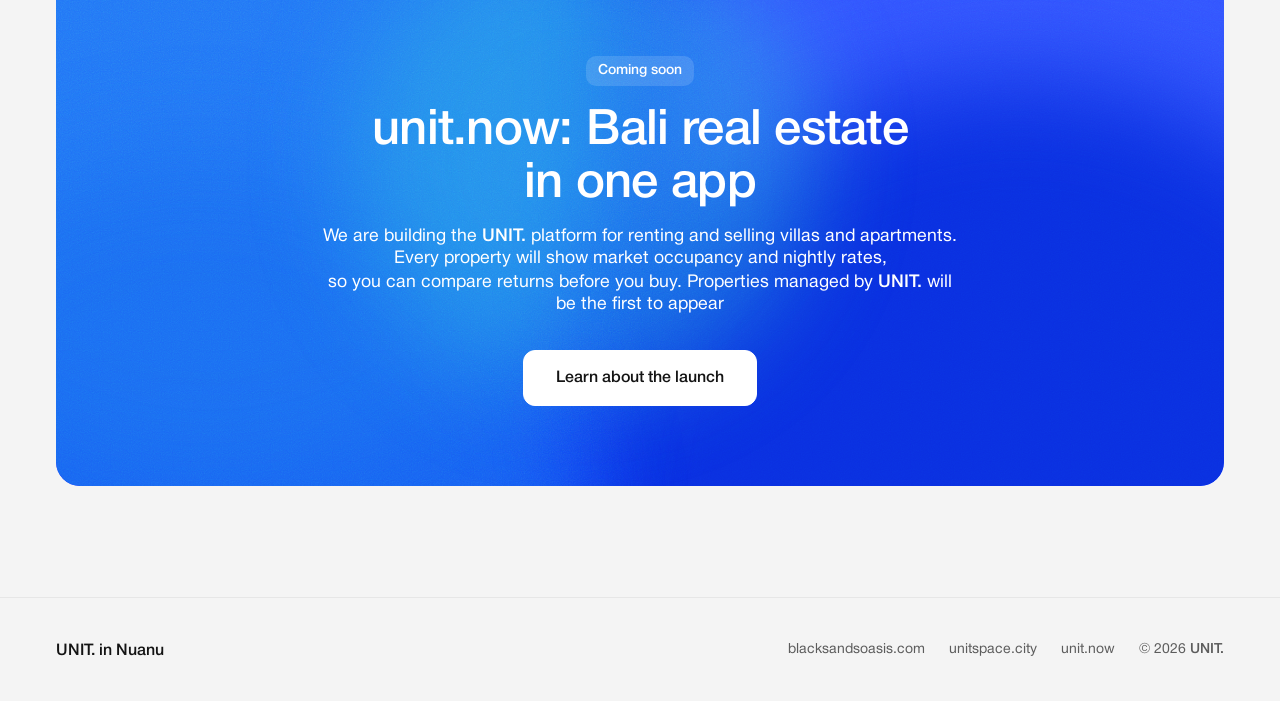
==== commit 5d9d2729: "Под мастер-планом бенто о Нуану: 45 га, рестораны, Aurora, школа, спорт, места круглый год, арт и пр" ====
--- a/index.html
+++ b/index.html
@@ -43,8 +43,8 @@
 <link rel="icon" href="data:image/svg+xml,%3Csvg xmlns=%27http://www.w3.org/2000/svg%27 viewBox=%270 0 32 32%27%3E%3Crect width=%2732%27 height=%2732%27 rx=%278%27 fill=%27%230433ff%27/%3E%3Ccircle cx=%2722%27 cy=%2722%27 r=%273%27 fill=%27%23fff%27/%3E%3C/svg%3E">
 <link rel="preload" href="assets/fonts/hn-medium.woff2" as="font" type="font/woff2" crossorigin>
 <link rel="preload" href="assets/fonts/hn-roman.woff2" as="font" type="font/woff2" crossorigin>
-<link rel="stylesheet" href="assets/site.css?v=mwmliflx">
-<script src="assets/redir.js?v=mwmliflx"></script>
+<link rel="stylesheet" href="assets/site.css?v=mwmlx7qp">
+<script src="assets/redir.js?v=mwmlx7qp"></script>
 </head>
 <body>
 <header class="hdr">
@@ -113,6 +113,16 @@
           <li class="pchip pchip-unit" style="--x:75.7;--y:19.7;--mx:83.52;--my:31.12"><i class="u5">UNIT.</i> Space City</li>
         </ul>
       </div></div>
+      <ul class="bento">
+        <li class="bento-card b-1"><b class="t bento-v">45 ha</b><span class="t bento-c">on the ocean, built to a single architectural plan</span></li>
+        <li class="bento-card b-2"><b class="t bento-v">36</b><span class="t bento-c">restaurants and cafés, including Luna Beach Club, Ash and Oshom</span></li>
+        <li class="bento-card b-3"><b class="t bento-v">5 ha</b><span class="t bento-c">Aurora media park</span></li>
+        <li class="bento-card b-4"><b class="t bento-v">School and kindergarten</b><span class="t bento-c">plus a kids’ village and playground in Nuanu Park</span></li>
+        <li class="bento-card b-5"><b class="t bento-v">Spa and sport</b><span class="t bento-c">gym, tennis and padel courts, some still being built</span></li>
+        <li class="bento-card b-6"><b class="t bento-v">35+</b><span class="t bento-c">venues open all year, events with no <i class="nw">off-season</i></span></li>
+        <li class="bento-card b-7"><b class="t bento-v">Art and nature</b><span class="t bento-c">gallery, alpaca park, retreat center, pool in the Utopia cave</span></li>
+        <li class="bento-card b-8"><b class="t bento-v">15 min</b><span class="t bento-c">to Tanah Lot, 20 minutes to Canggu</span></li>
+      </ul>
     </div>
   </section>
 
@@ -187,6 +197,6 @@
     </nav>
   </div>
 </footer>
-<script src="assets/site.js?v=mwmliflx" defer></script>
+<script src="assets/site.js?v=mwmlx7qp" defer></script>
 </body>
 </html>
--- a/assets/site.css
+++ b/assets/site.css
@@ -284,3 +284,27 @@
 .pchip{transition:opacity .5s ease,visibility .5s}
 .pchip.is-hid{opacity:0;visibility:hidden}
 @media (prefers-reduced-motion:reduce){.pchip{transition:none}}
+
+/* бенто о Нуану под планом: тот же зазор, что между карточками, план и карточки читаются одним блоком */
+.bento{display:grid;grid-template-columns:repeat(4,minmax(0,1fr));gap:16px;margin-top:16px}
+.bento-card{display:flex;flex-direction:column;min-height:176px;padding:32px;border-radius:24px;background:var(--white)}
+.b-1,.b-6,.b-7,.b-8{grid-column:span 2}
+.b-1{background:var(--blue);color:var(--white)}
+.bento-v{--fs:clamp(32px,25.33px + 1.852vw,52px);--lh:calc(var(--fs)*1.05);font-weight:500;letter-spacing:-.02em;color:var(--blue)}
+/* словом, а не числом: мельче, чтобы слово не рвалось */
+.b-4 .bento-v,.b-5 .bento-v,.b-7 .bento-v{--fs:clamp(24px,20px + 1.111vw,36px);--lh:calc(var(--fs)*1.1)}
+.b-1 .bento-v{color:var(--white)}
+.bento-c{--fs:16px;--lh:20px;--mt:24px;color:var(--ink-2);max-width:28em}
+.b-1 .bento-c{color:rgba(255,255,255,.86)}
+.nw{white-space:nowrap}
+@media (max-width:1023px){
+  .bento{grid-template-columns:repeat(2,minmax(0,1fr))}
+  .b-6,.b-7,.b-8{grid-column:span 1}
+  .b-1,.b-8{grid-column:span 2}
+}
+@media (max-width:599px){
+  .bento{gap:8px;margin-top:8px}
+  .bento-card{min-height:0;padding:24px 16px;border-radius:16px}
+  .bento-c{--fs:14px;--lh:18px;--mt:16px}
+}
+@media (max-width:399px){.b-4 .bento-v,.b-5 .bento-v,.b-7 .bento-v{--fs:20px;--lh:22px}}
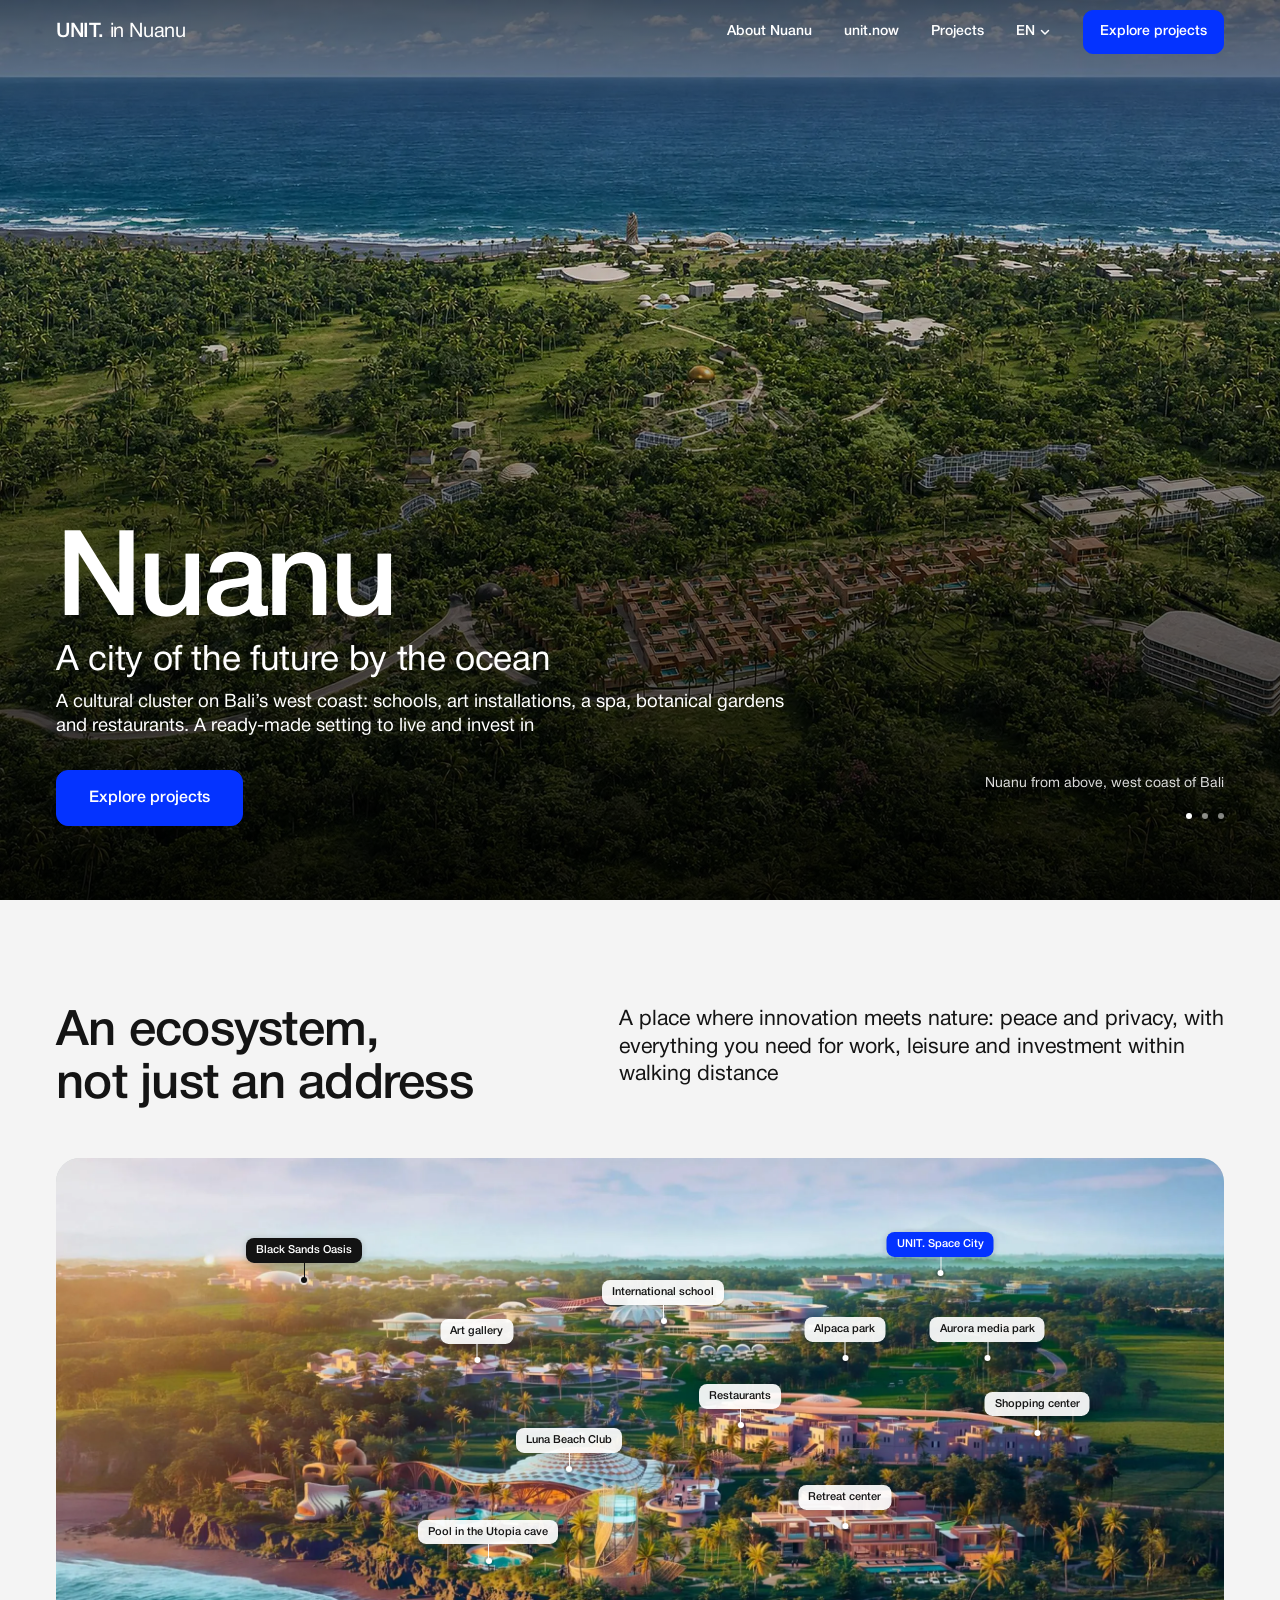
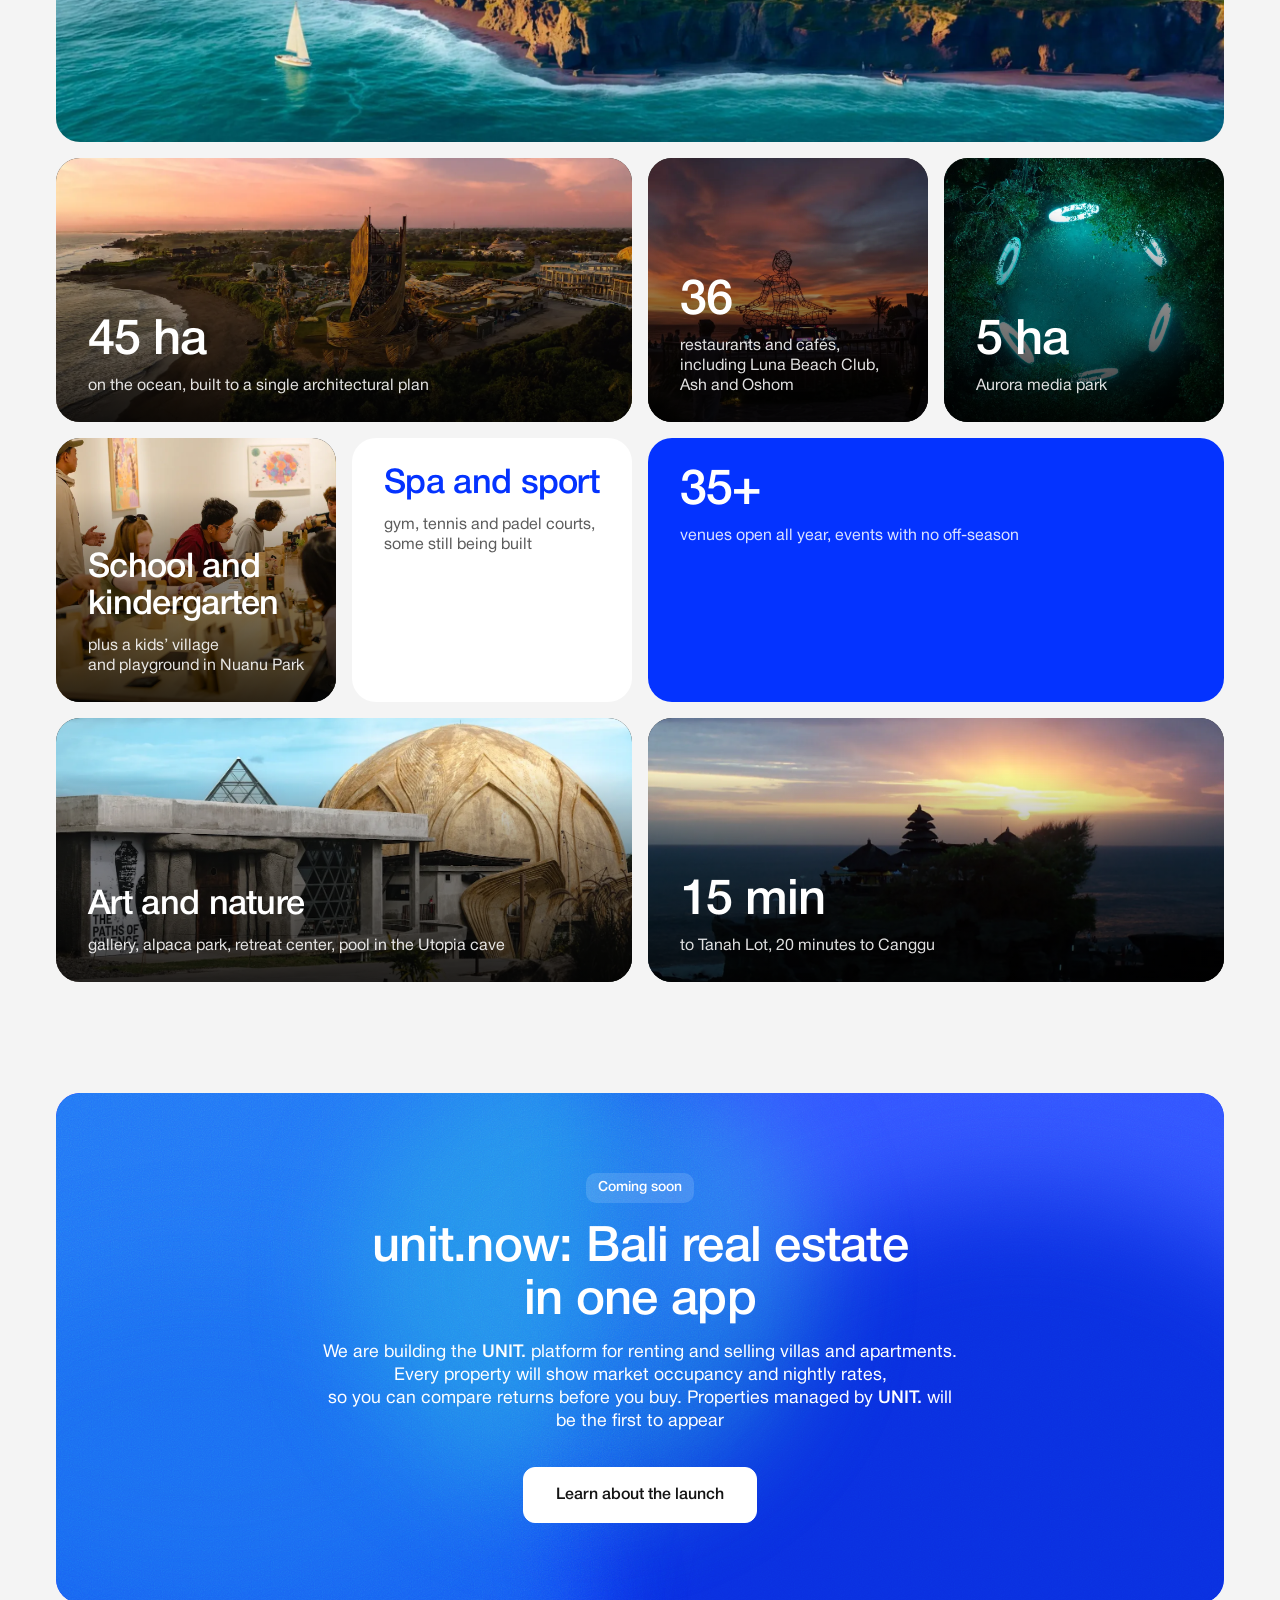
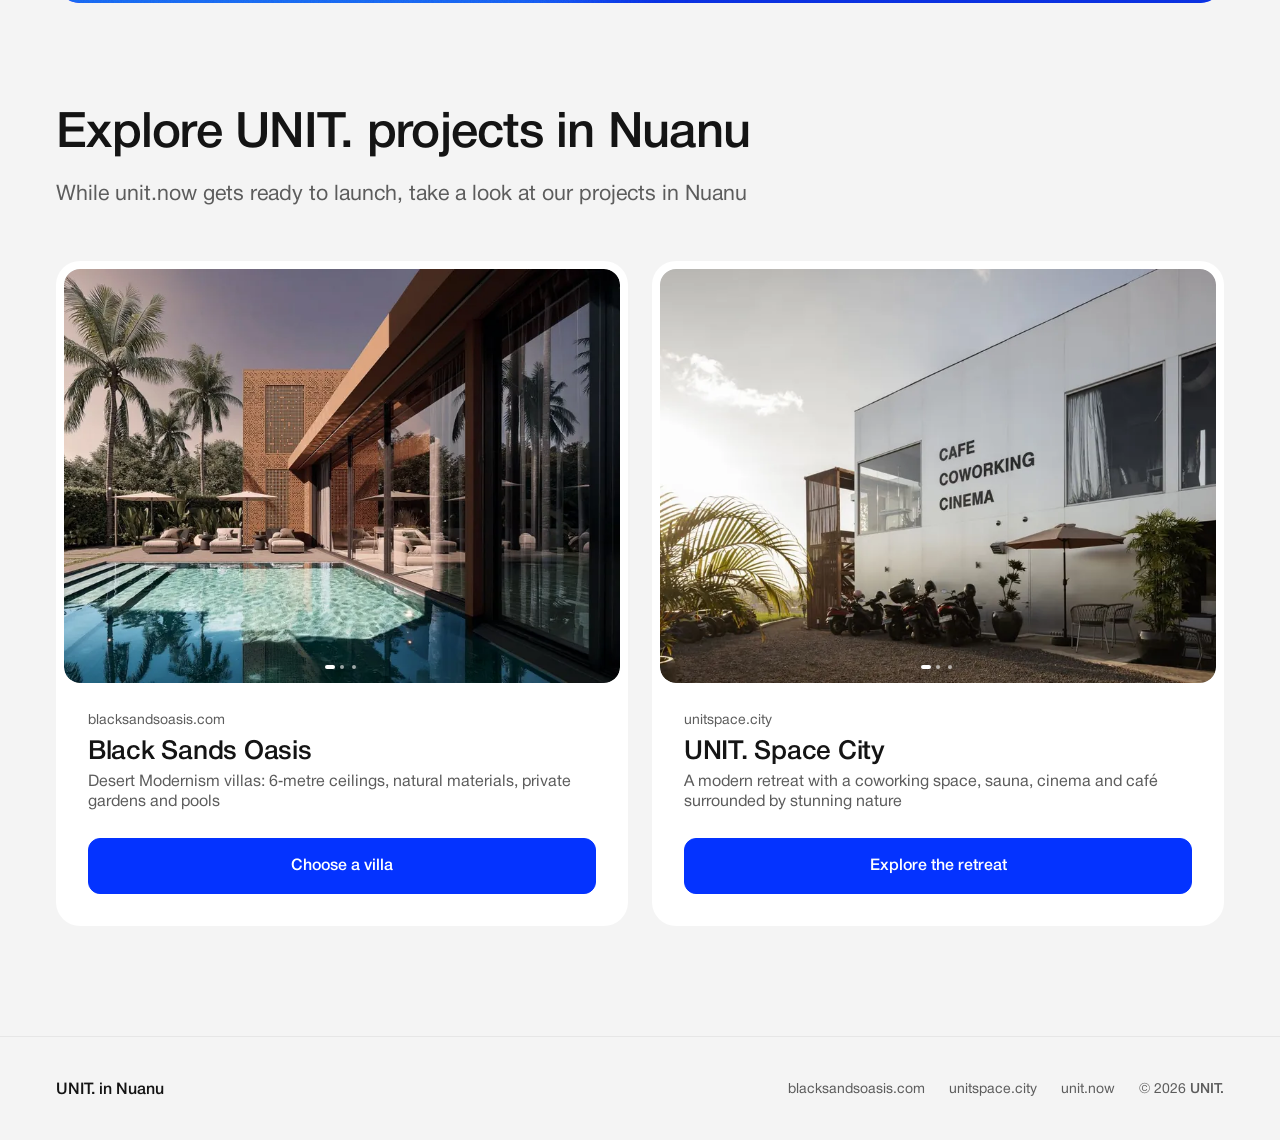
==== commit 2c85e243: "Бенто с фото Нуану; проекты в самом низу с подводкой про unit.now, карточка unit.now из проектов убр" ====
--- a/index.html
+++ b/index.html
@@ -43,8 +43,8 @@
 <link rel="icon" href="data:image/svg+xml,%3Csvg xmlns=%27http://www.w3.org/2000/svg%27 viewBox=%270 0 32 32%27%3E%3Crect width=%2732%27 height=%2732%27 rx=%278%27 fill=%27%230433ff%27/%3E%3Ccircle cx=%2722%27 cy=%2722%27 r=%273%27 fill=%27%23fff%27/%3E%3C/svg%3E">
 <link rel="preload" href="assets/fonts/hn-medium.woff2" as="font" type="font/woff2" crossorigin>
 <link rel="preload" href="assets/fonts/hn-roman.woff2" as="font" type="font/woff2" crossorigin>
-<link rel="stylesheet" href="assets/site.css?v=mwmlx7qp">
-<script src="assets/redir.js?v=mwmlx7qp"></script>
+<link rel="stylesheet" href="assets/site.css?v=mwmmapkm">
+<script src="assets/redir.js?v=mwmmapkm"></script>
 </head>
 <body>
 <header class="hdr">
@@ -52,8 +52,8 @@
     <a class="wordmark" href="#top"><i class="u5">UNIT.</i> in Nuanu</a>
     <nav class="nav" aria-label="Main">
       <a href="#about">About Nuanu</a>
+      <a href="#now">unit.now</a>
       <a href="#projects">Projects</a>
-      <a href="#now">unit.now</a>
     </nav>
     <div class="lang-dd">
       <button type="button" class="lang-dd-btn" aria-expanded="false" aria-controls="langList" aria-label="Language: English"><span>EN</span><svg viewBox="0 0 12 12" aria-hidden="true"><path d="M2.5 4.5 6 8l3.5-3.5"/></svg></button>
@@ -114,21 +114,34 @@
         </ul>
       </div></div>
       <ul class="bento">
-        <li class="bento-card b-1"><b class="t bento-v">45 ha</b><span class="t bento-c">on the ocean, built to a single architectural plan</span></li>
-        <li class="bento-card b-2"><b class="t bento-v">36</b><span class="t bento-c">restaurants and cafés, including Luna Beach Club, Ash and Oshom</span></li>
-        <li class="bento-card b-3"><b class="t bento-v">5 ha</b><span class="t bento-c">Aurora media park</span></li>
-        <li class="bento-card b-4"><b class="t bento-v">School and kindergarten</b><span class="t bento-c">plus a kids’ village and playground in Nuanu Park</span></li>
+        <li class="bento-card b-1 is-photo"><picture><source media="(max-width:767px)" srcset="assets/img/b-ocean-m.webp"><img src="assets/img/b-ocean.webp" alt="" loading="lazy"></picture><b class="t bento-v">45 ha</b><span class="t bento-c">on the ocean, built to a single architectural plan</span></li>
+        <li class="bento-card b-2 is-photo"><picture><source media="(max-width:767px)" srcset="assets/img/b-luna-m.webp"><img src="assets/img/b-luna.webp" alt="" loading="lazy"></picture><b class="t bento-v">36</b><span class="t bento-c">restaurants and cafés, including Luna Beach Club, Ash and Oshom</span></li>
+        <li class="bento-card b-3 is-photo"><picture><source media="(max-width:767px)" srcset="assets/img/b-aurora-m.webp"><img src="assets/img/b-aurora.webp" alt="" loading="lazy"></picture><b class="t bento-v">5 ha</b><span class="t bento-c">Aurora media park</span></li>
+        <li class="bento-card b-4 is-photo"><picture><source media="(max-width:767px)" srcset="assets/img/b-school-m.webp"><img src="assets/img/b-school.webp" alt="" loading="lazy"></picture><b class="t bento-v">School and kindergarten</b><span class="t bento-c">plus a kids’ village and playground in Nuanu Park</span></li>
         <li class="bento-card b-5"><b class="t bento-v">Spa and sport</b><span class="t bento-c">gym, tennis and padel courts, some still being built</span></li>
         <li class="bento-card b-6"><b class="t bento-v">35+</b><span class="t bento-c">venues open all year, events with no <i class="nw">off-season</i></span></li>
-        <li class="bento-card b-7"><b class="t bento-v">Art and nature</b><span class="t bento-c">gallery, alpaca park, retreat center, pool in the Utopia cave</span></li>
-        <li class="bento-card b-8"><b class="t bento-v">15 min</b><span class="t bento-c">to Tanah Lot, 20 minutes to Canggu</span></li>
+        <li class="bento-card b-7 is-photo"><picture><source media="(max-width:767px)" srcset="assets/img/b-art-m.webp"><img src="assets/img/b-art.webp" alt="" loading="lazy"></picture><b class="t bento-v">Art and nature</b><span class="t bento-c">gallery, alpaca park, retreat center, pool in the Utopia cave</span></li>
+        <li class="bento-card b-8 is-photo"><picture><source media="(max-width:767px)" srcset="assets/img/b-tanah-m.webp"><img src="assets/img/b-tanah.webp" alt="" loading="lazy"></picture><b class="t bento-v">15 min</b><span class="t bento-c">to Tanah Lot, 20 minutes to Canggu</span></li>
       </ul>
     </div>
   </section>
 
-  <section class="sec prj-sec" id="projects">
+
+  <section class="sec" id="now">
+    <div class="container">
+      <div class="sub">
+        <div class="sub-bg" aria-hidden="true"><span class="sub-blobs"><i></i><i></i><i></i><i></i><i></i></span><span class="sub-grain"></span></div>
+        <span class="sub-tag">Coming soon</span>
+        <h2 class="t h2">unit.now: Bali real estate in one app</h2>
+        <p class="t sub-p">We are building the <i class="u5">UNIT.</i> platform for renting and selling villas and apartments. Every property will show market occupancy and nightly rates, so you can compare returns before you buy. Properties managed by <i class="u5">UNIT.</i> will be the first to appear</p>
+        <a class="btn btn-white sub-btn" href="https://unit.now">Learn about the launch</a>
+      </div>
+    </div>
+  </section>
+  <section class="sec prj-sec sec-last" id="projects">
     <div class="container">
       <h2 class="t h2">Explore <i class="u5">UNIT.</i> projects in Nuanu</h2>
+      <p class="t prj-lead">While unit.now gets ready to launch, take a look at our projects in Nuanu</p>
       <div class="prj-list">
         <article class="prj">
           <div class="prj-photo prj-gal">
@@ -156,31 +169,6 @@
             <a class="btn btn-blue" href="https://unitspace.city">Explore the retreat</a>
           </div>
         </article>
-        <article class="prj">
-          <div class="prj-photo prj-gal">
-            <div class="gal-track"><img src="assets/img/p-now.webp" alt="Terrace of a rental residence with a view of the fields" width="900" height="600" loading="lazy"><img src="assets/img/p-now-2.webp" alt="" width="900" height="640" loading="lazy"><img src="assets/img/p-now-3.webp" alt="" width="900" height="640" loading="lazy"></div>
-            <button class="gal-arr gal-prev" type="button" aria-label="Previous photo"><svg viewBox="0 0 16 16" width="16" height="16" aria-hidden="true"><path d="M10 3 5 8l5 5" fill="none" stroke="currentColor" stroke-width="1.6" stroke-linecap="round" stroke-linejoin="round"/></svg></button><button class="gal-arr gal-next" type="button" aria-label="Next photo"><svg viewBox="0 0 16 16" width="16" height="16" aria-hidden="true"><path d="M6 3l5 5-5 5" fill="none" stroke="currentColor" stroke-width="1.6" stroke-linecap="round" stroke-linejoin="round"/></svg></button>
-            <div class="gal-dots" role="group" aria-label="Photos"></div>
-          </div>
-          <div class="prj-body">
-            <span class="t prj-dom">unit.now</span>
-            <h3 class="t">Rentals and sales</h3>
-            <p class="t">Direct offers from owners, no intermediaries. Transparent terms and advanced tools</p>
-            <a class="btn btn-blue" href="https://unit.now">Find a home</a>
-          </div>
-        </article>
-      </div>
-    </div>
-  </section>
-
-  <section class="sec sec-last" id="now">
-    <div class="container">
-      <div class="sub">
-        <div class="sub-bg" aria-hidden="true"><span class="sub-blobs"><i></i><i></i><i></i><i></i><i></i></span><span class="sub-grain"></span></div>
-        <span class="sub-tag">Coming soon</span>
-        <h2 class="t h2">unit.now: Bali real estate in one app</h2>
-        <p class="t sub-p">We are building the <i class="u5">UNIT.</i> platform for renting and selling villas and apartments. Every property will show market occupancy and nightly rates, so you can compare returns before you buy. Properties managed by <i class="u5">UNIT.</i> will be the first to appear</p>
-        <a class="btn btn-white sub-btn" href="https://unit.now">Learn about the launch</a>
       </div>
     </div>
   </section>
@@ -197,6 +185,6 @@
     </nav>
   </div>
 </footer>
-<script src="assets/site.js?v=mwmlx7qp" defer></script>
+<script src="assets/site.js?v=mwmmapkm" defer></script>
 </body>
 </html>
--- a/assets/site.css
+++ b/assets/site.css
@@ -41,6 +41,8 @@
 /* в Telegram и Safari на iOS верх страницы виден сквозь их полупрозрачную плашку: продлеваем подложку шапки вверх */
 .hdr::before{content:"";position:absolute;left:0;right:0;bottom:100%;height:240px;background:inherit;-webkit-backdrop-filter:inherit;backdrop-filter:inherit;pointer-events:none}
 .hdr-in{display:flex;align-items:center;height:64px}
+/* после начала прокрутки логотип с подписью синий */
+.hdr:not(.is-over) .wordmark{color:var(--blue)}
 .wordmark{font-size:20px;line-height:24px;letter-spacing:-.02em;white-space:nowrap;margin-right:auto}
 .nav{display:flex;gap:32px;margin-right:24px;font-size:14px;font-weight:500;line-height:18px}
 .nav a{display:flex;align-items:center;min-height:44px;transition:opacity .2s}
@@ -97,7 +99,8 @@
 @media (max-width:599px){.plan{border-radius:16px}}
 
 /* проекты: фото вписано в карточку, кнопка внизу */
-.prj-sec .h2{--mb:clamp(40px,32px + 2.222vw,64px)}
+.prj-sec .h2{--mb:0}
+.prj-lead{--fs:clamp(18px,16.67px + .37vw,22px);--lh:clamp(23px,21.33px + .463vw,28px);--mt:24px;--mb:clamp(40px,32px + 2.222vw,64px);color:var(--ink-2);max-width:40em}
 .prj-list{display:grid;gap:24px}
 .prj{display:flex;flex-direction:column;align-items:stretch;background:var(--white);border-radius:24px;padding:8px 8px 32px}
 .prj-photo{aspect-ratio:411/306;border-radius:16px;overflow:clip;background:#d9d9d9}
@@ -109,11 +112,11 @@
 .prj-body p{flex:1 0 auto}
 .prj .btn{margin-top:32px;width:100%}
 /* увеличение фото при наведении убрано: в слайдере соседние кадры вылезали бы на края */
-@media (min-width:1200px){
-  .prj-list{grid-template-columns:repeat(3,1fr)}
-}
-/* до 1200 карусель: карточки одной высоты, кнопка сразу под текстом */
-@media (max-width:1199px){
+@media (min-width:768px){
+  .prj-list{grid-template-columns:repeat(2,1fr)}
+}
+/* на телефоне карусель: карточки одной высоты, кнопка сразу под текстом */
+@media (max-width:767px){
   .prj-list{grid-auto-flow:column;grid-auto-columns:min(340px,82vw);gap:16px;overflow-x:auto;scroll-snap-type:x mandatory;scroll-padding-inline:var(--gutter);margin-inline:calc(var(--gutter)*-1);padding-inline:var(--gutter);scrollbar-width:none;overscroll-behavior-x:contain}
   .prj-list::-webkit-scrollbar{display:none}
   .prj{scroll-snap-align:start}
@@ -308,3 +311,16 @@
   .bento-c{--fs:14px;--lh:18px;--mt:16px}
 }
 @media (max-width:399px){.b-4 .bento-v,.b-5 .bento-v,.b-7 .bento-v{--fs:20px;--lh:22px}}
+
+/* фото-карточки бенто: кадр на всю карточку, текст внизу поверх чёрного затемнения */
+.bento{grid-auto-rows:minmax(264px,auto)}
+.bento-card{position:relative;overflow:clip;isolation:isolate}
+.bento-card.is-photo{justify-content:flex-end;background:#1a1a1a;color:var(--white)}
+.bento-card.is-photo picture,.bento-card.is-photo img{position:absolute;inset:0;width:100%;height:100%;object-fit:cover;z-index:-2}
+.bento-card.is-photo::after{content:"";position:absolute;inset:0;z-index:-1;background:linear-gradient(180deg,rgba(0,0,0,0) 20%,rgba(0,0,0,.45) 55%,rgba(0,0,0,.8) 100%)}
+.bento-card.is-photo .bento-v{color:var(--white)}
+.bento-card.is-photo .bento-c{color:rgba(255,255,255,.88)}
+.b-6{background:var(--blue)}.b-6 .bento-v{color:var(--white)}.b-6 .bento-c{color:rgba(255,255,255,.86)}
+.b-1{background:#1a1a1a}
+@media (max-width:1023px){.bento{grid-auto-rows:minmax(240px,auto)}}
+@media (max-width:599px){.bento{grid-auto-rows:minmax(200px,auto)}}
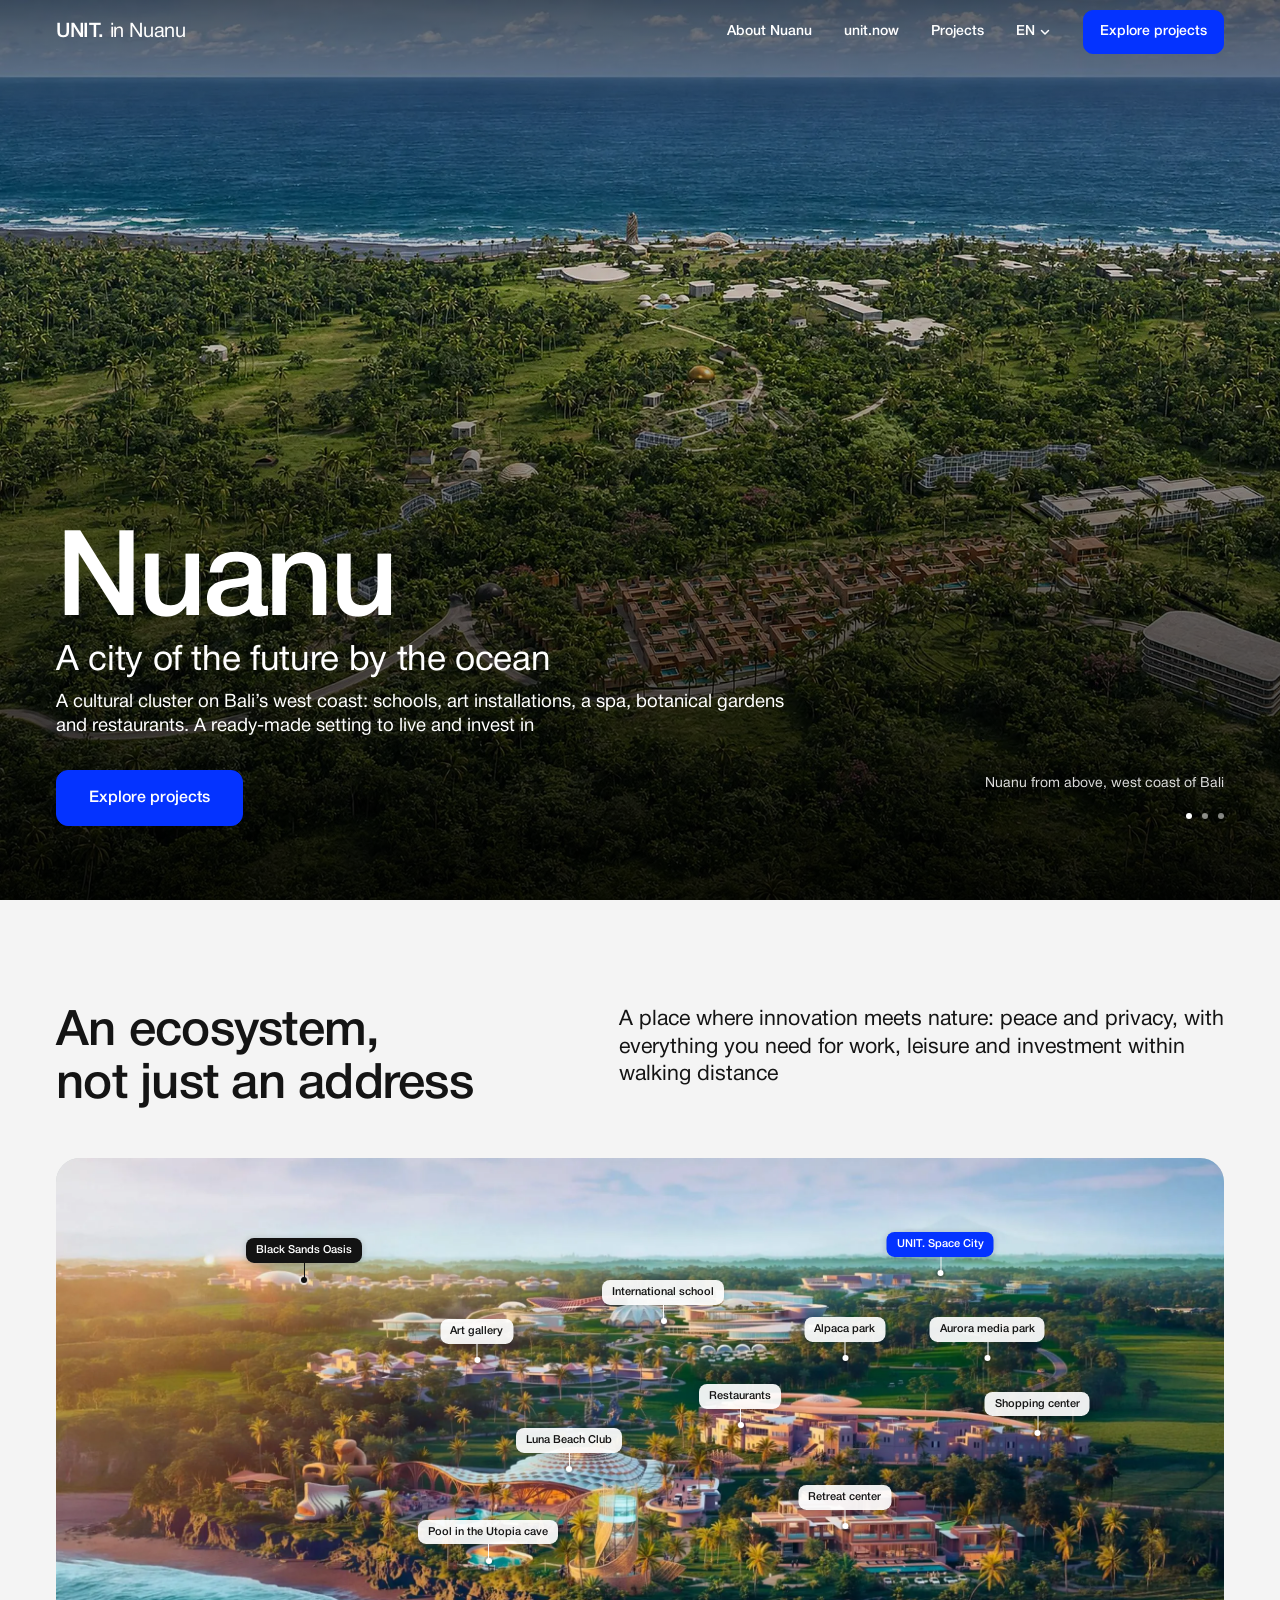
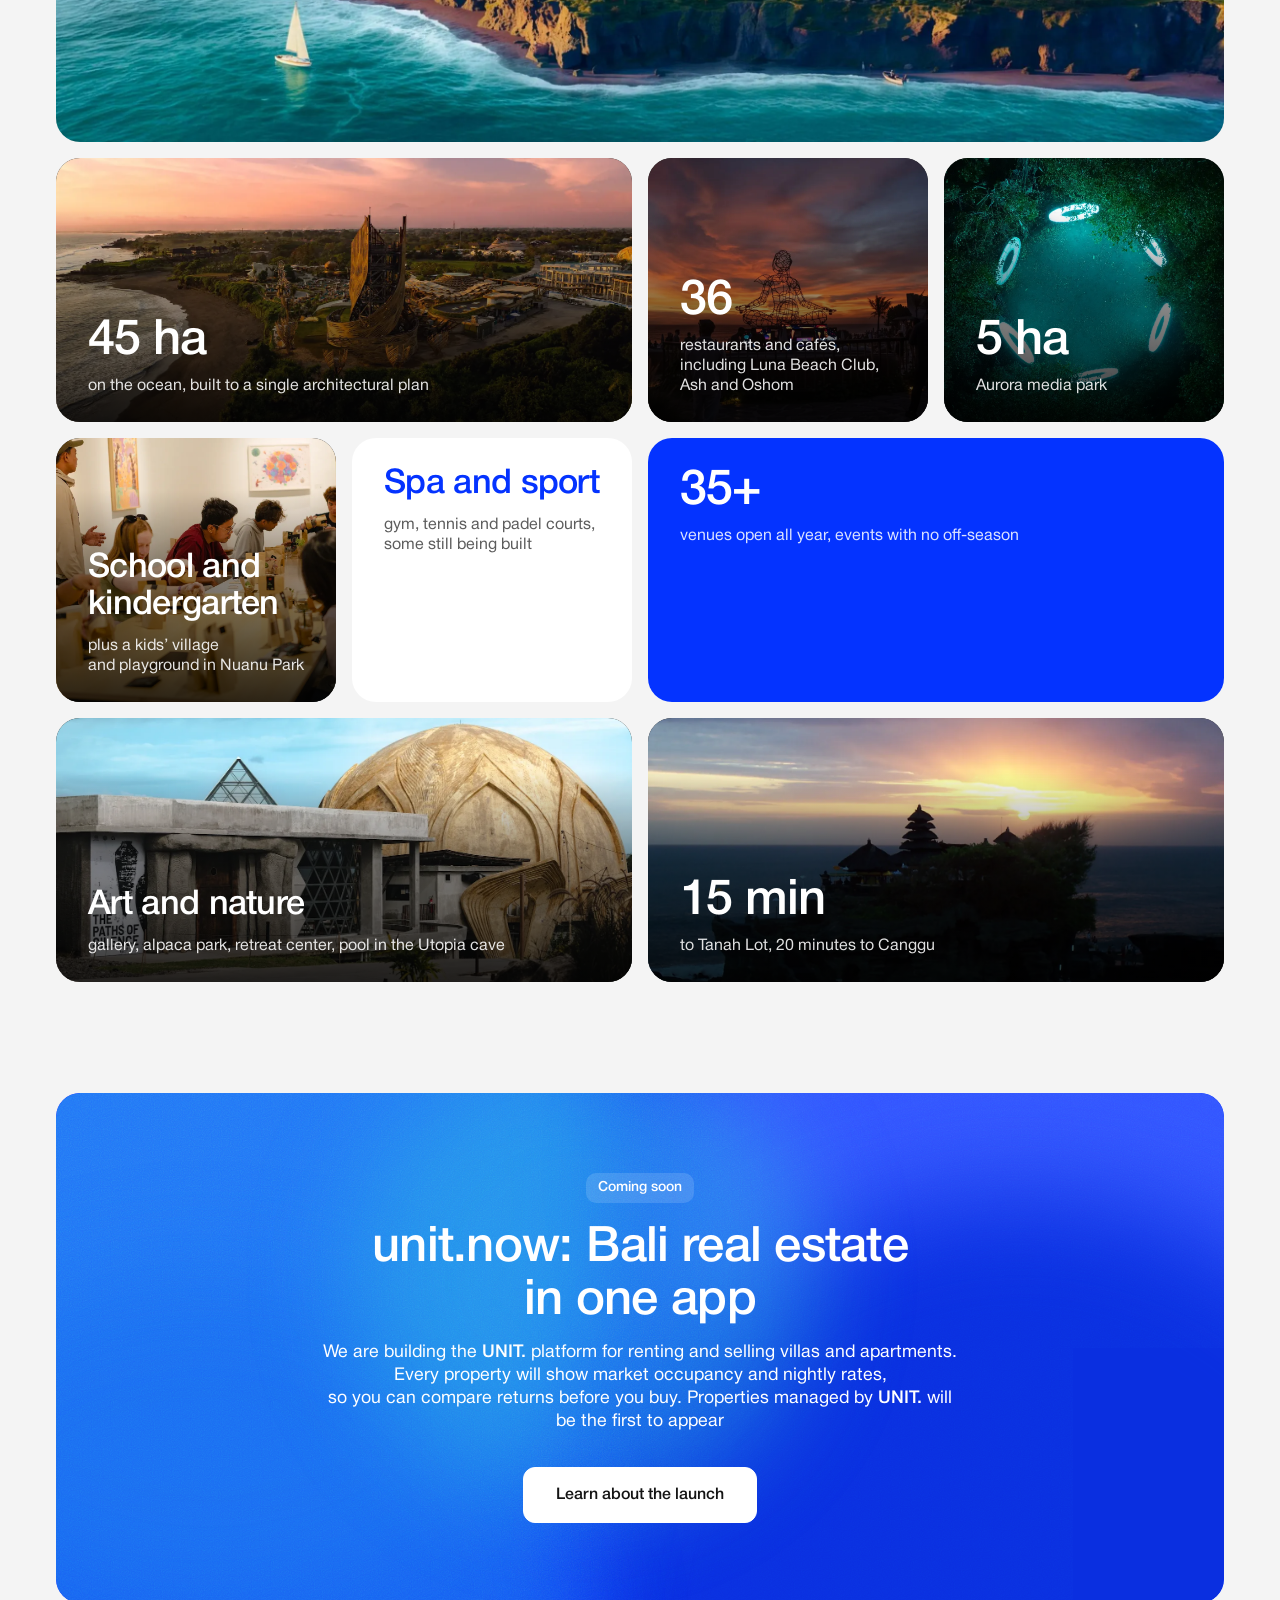
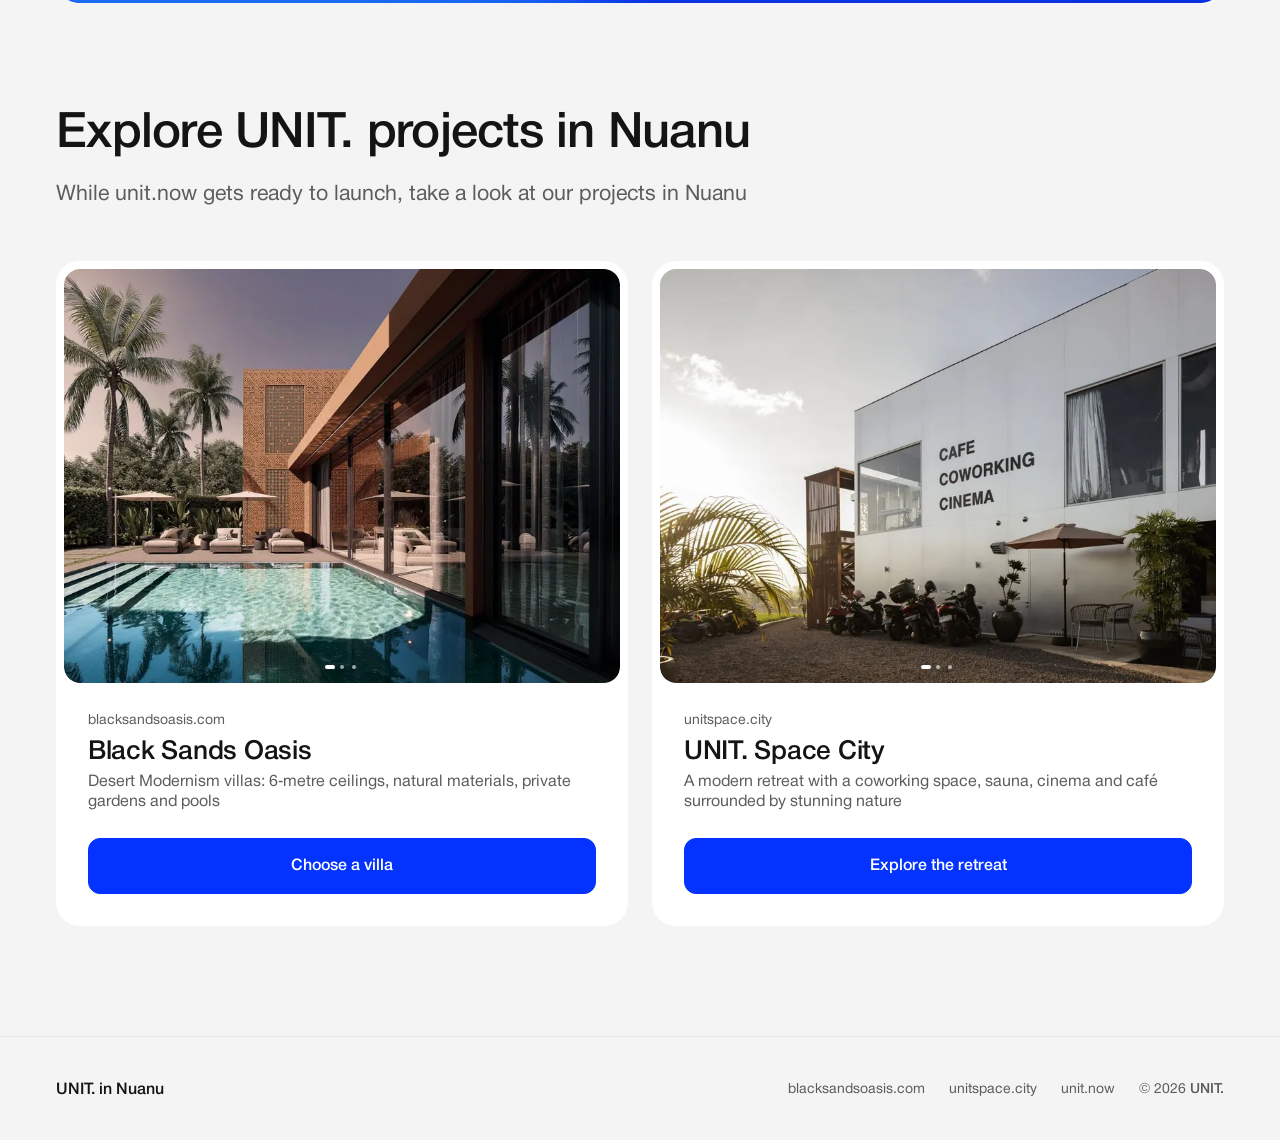
==== commit db48b12f: "Переход по якорю плавный: короткий блок встаёт целиком в своей рамке, высокий заголовком под шапку; " ====
--- a/index.html
+++ b/index.html
@@ -43,8 +43,8 @@
 <link rel="icon" href="data:image/svg+xml,%3Csvg xmlns=%27http://www.w3.org/2000/svg%27 viewBox=%270 0 32 32%27%3E%3Crect width=%2732%27 height=%2732%27 rx=%278%27 fill=%27%230433ff%27/%3E%3Ccircle cx=%2722%27 cy=%2722%27 r=%273%27 fill=%27%23fff%27/%3E%3C/svg%3E">
 <link rel="preload" href="assets/fonts/hn-medium.woff2" as="font" type="font/woff2" crossorigin>
 <link rel="preload" href="assets/fonts/hn-roman.woff2" as="font" type="font/woff2" crossorigin>
-<link rel="stylesheet" href="assets/site.css?v=mwmmapkm">
-<script src="assets/redir.js?v=mwmmapkm"></script>
+<link rel="stylesheet" href="assets/site.css?v=mwnvbynl">
+<script src="assets/redir.js?v=mwnvbynl"></script>
 </head>
 <body>
 <header class="hdr">
@@ -185,6 +185,6 @@
     </nav>
   </div>
 </footer>
-<script src="assets/site.js?v=mwmmapkm" defer></script>
+<script src="assets/site.js?v=mwnvbynl" defer></script>
 </body>
 </html>
--- a/assets/site.css
+++ b/assets/site.css
@@ -80,6 +80,9 @@
 
 /* секции: между блоками везде --sec */
 .sec{padding-top:var(--sec)}
+/* по якорю заголовок секции встаёт под шапку с обычным отступом, а не через весь паддинг секции */
+.sec[id]{scroll-margin-top:calc(40px - var(--sec))}
+@media (max-width:599px){.sec[id]{scroll-margin-top:calc(24px - var(--sec))}}
 .sec-last{padding-bottom:var(--sec)}
 .h2{--fs:clamp(32px,25.33px + 1.852vw,52px);--lh:clamp(35px,28px + 1.944vw,56px);font-weight:500;letter-spacing:-.015em}
 
@@ -324,3 +327,4 @@
 .b-1{background:#1a1a1a}
 @media (max-width:1023px){.bento{grid-auto-rows:minmax(240px,auto)}}
 @media (max-width:599px){.bento{grid-auto-rows:minmax(200px,auto)}}
+.sec[tabindex="-1"]:focus{outline:none}
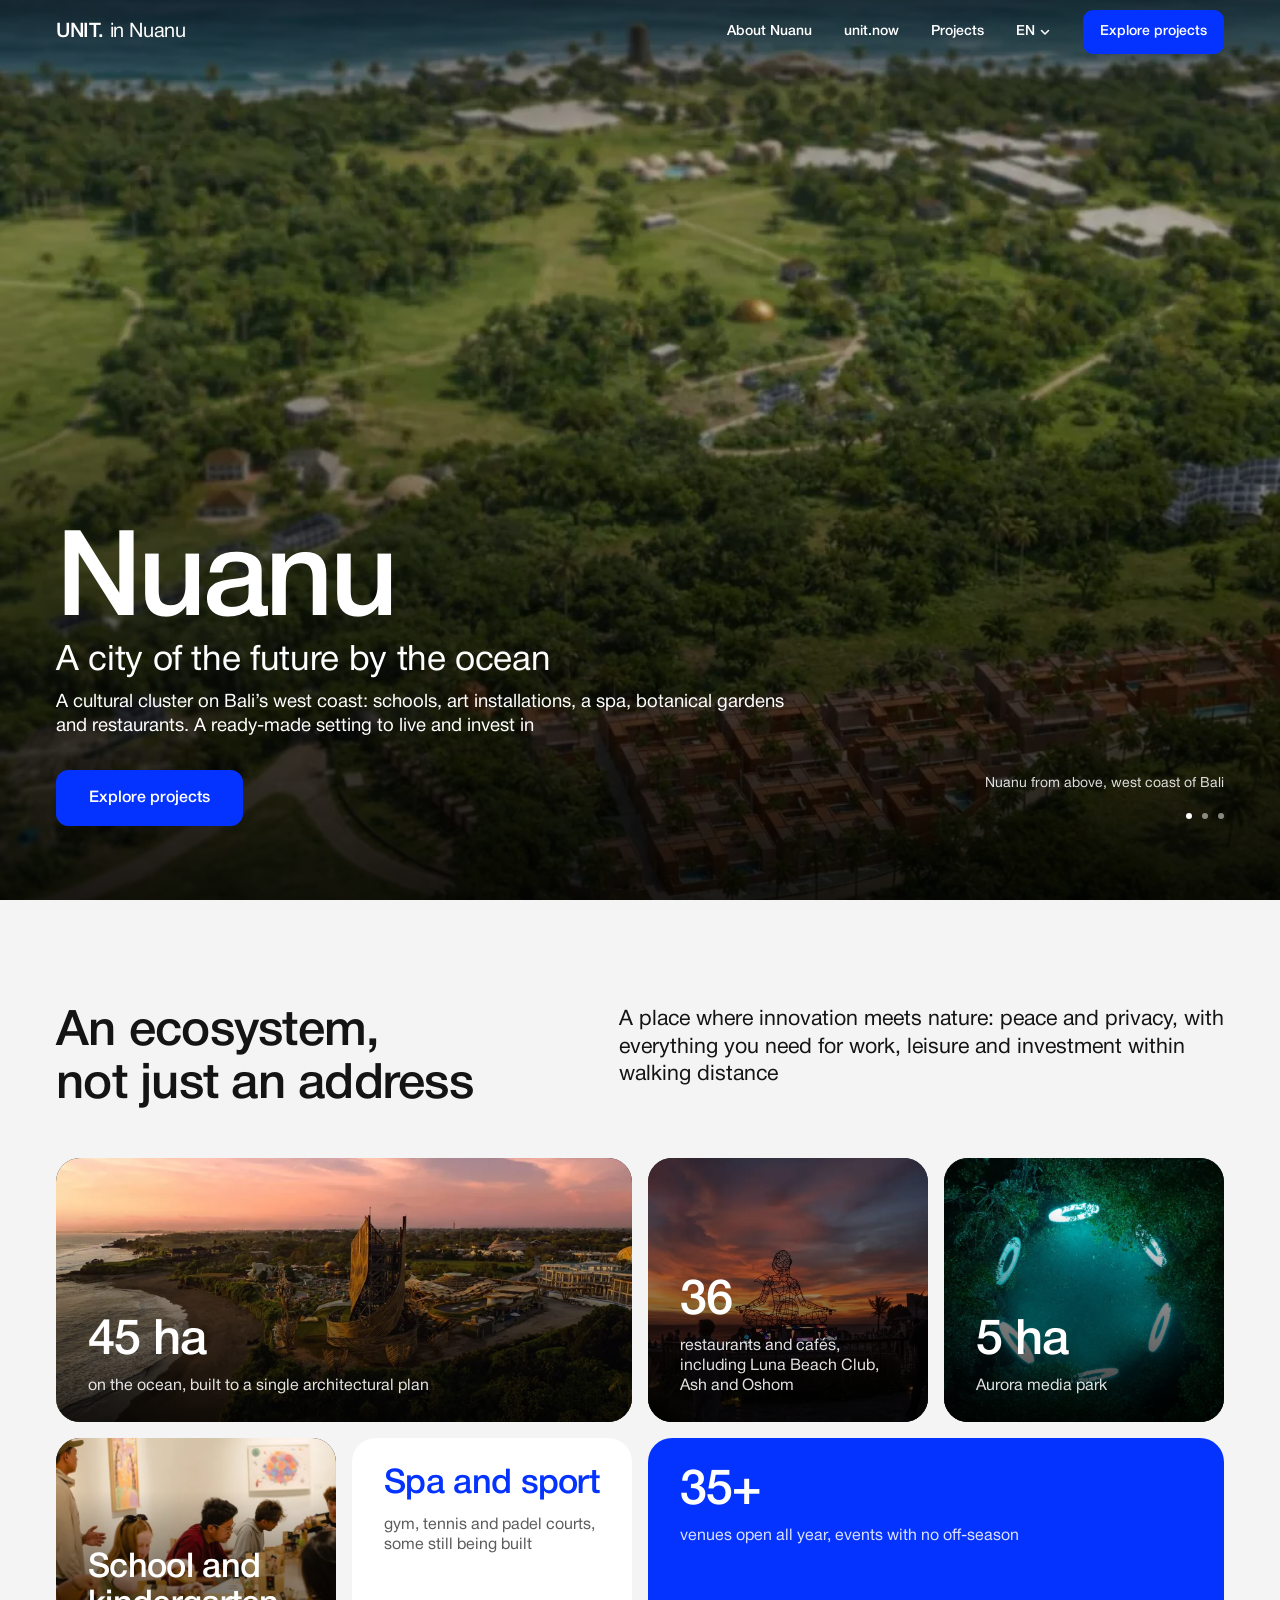
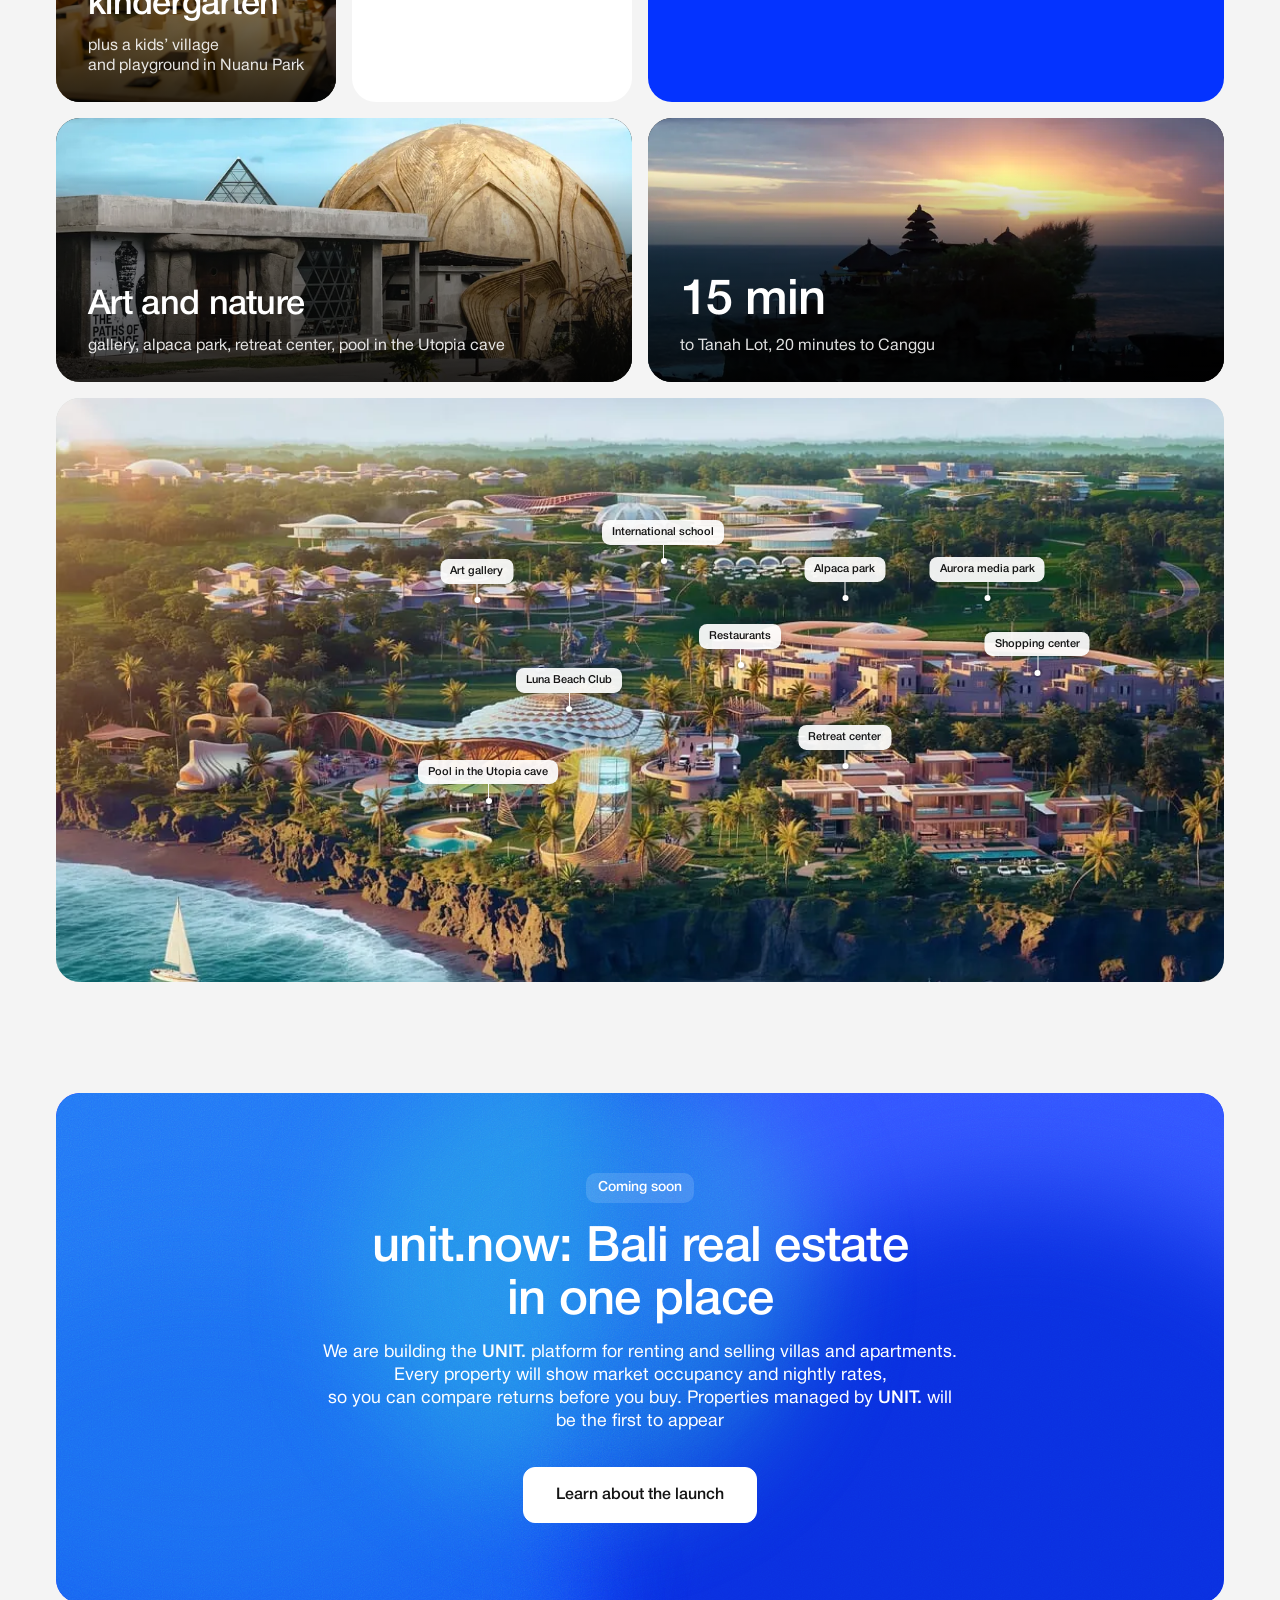
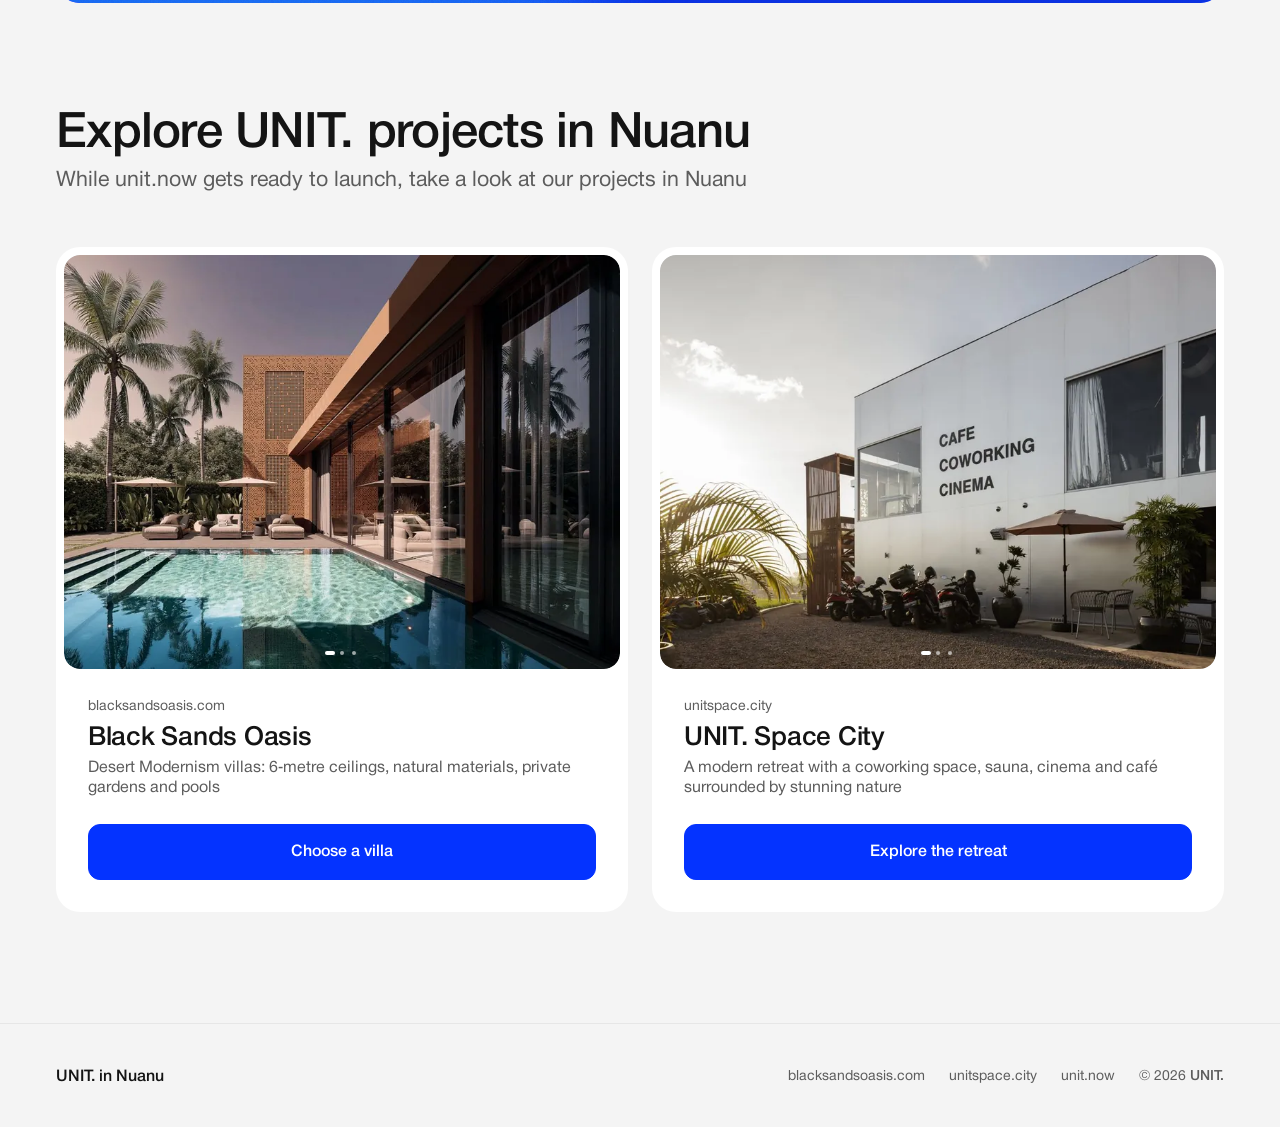
==== commit f17e953d: "Мастер-план под бенто, без чипов BSO и Space City; плашка unit.now «в одном месте», поля на телефоне" ====
--- a/index.html
+++ b/index.html
@@ -43,8 +43,8 @@
 <link rel="icon" href="data:image/svg+xml,%3Csvg xmlns=%27http://www.w3.org/2000/svg%27 viewBox=%270 0 32 32%27%3E%3Crect width=%2732%27 height=%2732%27 rx=%278%27 fill=%27%230433ff%27/%3E%3Ccircle cx=%2722%27 cy=%2722%27 r=%273%27 fill=%27%23fff%27/%3E%3C/svg%3E">
 <link rel="preload" href="assets/fonts/hn-medium.woff2" as="font" type="font/woff2" crossorigin>
 <link rel="preload" href="assets/fonts/hn-roman.woff2" as="font" type="font/woff2" crossorigin>
-<link rel="stylesheet" href="assets/site.css?v=mwnvbynl">
-<script src="assets/redir.js?v=mwnvbynl"></script>
+<link rel="stylesheet" href="assets/site.css?v=mwoxpvag">
+<script src="assets/redir.js?v=mwoxpvag"></script>
 </head>
 <body>
 <header class="hdr">
@@ -97,6 +97,16 @@
         <h2 class="t h2"><span class="ln">An ecosystem,</span> <span class="ln">not just an address</span></h2>
         <p class="t">A place where innovation meets nature: peace and privacy, with everything you need for work, leisure and investment within walking distance</p>
       </div>
+      <ul class="bento">
+        <li class="bento-card b-1 is-photo"><picture><source media="(max-width:767px)" srcset="assets/img/b-ocean-m.webp"><img src="assets/img/b-ocean.webp" alt="" loading="lazy"></picture><b class="t bento-v">45 ha</b><span class="t bento-c">on the ocean, built to a single architectural plan</span></li>
+        <li class="bento-card b-2 is-photo"><picture><source media="(max-width:767px)" srcset="assets/img/b-luna-m.webp"><img src="assets/img/b-luna.webp" alt="" loading="lazy"></picture><b class="t bento-v">36</b><span class="t bento-c">restaurants and cafés, including Luna Beach Club, Ash and Oshom</span></li>
+        <li class="bento-card b-3 is-photo"><picture><source media="(max-width:767px)" srcset="assets/img/b-aurora-m.webp"><img src="assets/img/b-aurora.webp" alt="" loading="lazy"></picture><b class="t bento-v">5 ha</b><span class="t bento-c">Aurora media park</span></li>
+        <li class="bento-card b-4 is-photo"><picture><source media="(max-width:767px)" srcset="assets/img/b-school-m.webp"><img src="assets/img/b-school.webp" alt="" loading="lazy"></picture><b class="t bento-v">School and kindergarten</b><span class="t bento-c">plus a kids’ village and playground in Nuanu Park</span></li>
+        <li class="bento-card b-5"><b class="t bento-v">Spa and sport</b><span class="t bento-c">gym, tennis and padel courts, some still being built</span></li>
+        <li class="bento-card b-6"><b class="t bento-v">35+</b><span class="t bento-c">venues open all year, events with no <i class="nw">off-season</i></span></li>
+        <li class="bento-card b-7 is-photo"><picture><source media="(max-width:767px)" srcset="assets/img/b-art-m.webp"><img src="assets/img/b-art.webp" alt="" loading="lazy"></picture><b class="t bento-v">Art and nature</b><span class="t bento-c">gallery, alpaca park, retreat center, pool in the Utopia cave</span></li>
+        <li class="bento-card b-8 is-photo"><picture><source media="(max-width:767px)" srcset="assets/img/b-tanah-m.webp"><img src="assets/img/b-tanah.webp" alt="" loading="lazy"></picture><b class="t bento-v">15 min</b><span class="t bento-c">to Tanah Lot, 20 minutes to Canggu</span></li>
+      </ul>
       <div class="plan"><div class="plan-canvas">
         <picture><source media="(max-width:767px)" srcset="assets/img/plan-m.webp" width="1120" height="1156"><img src="assets/img/plan.webp" srcset="assets/img/plan-s.webp 1200w, assets/img/plan.webp 2400w" sizes="(max-width:1599px) 100vw, 1600px" alt="Nuanu master plan by the ocean" width="2400" height="1200" loading="lazy"></picture>
         <ul class="pchips" aria-label="Locations on the Nuanu master plan">
@@ -109,20 +119,8 @@
           <li class="pchip" data-k="luna" style="--x:43.91;--y:53.31;--mx:41.4;--my:52.7">Luna Beach Club</li>
           <li class="pchip" data-k="retreat" style="--x:67.54;--y:62.98;--mx:72.71;--my:58.9">Retreat center</li>
           <li class="pchip" data-k="cave" style="--x:36.99;--y:68.95;--mx:32.23;--my:62.73">Pool in the Utopia cave</li>
-          <li class="pchip pchip-bso" style="--x:21.23;--y:20.8;--mx:11.35;--my:31.83">Black Sands Oasis</li>
-          <li class="pchip pchip-unit" style="--x:75.7;--y:19.7;--mx:83.52;--my:31.12"><i class="u5">UNIT.</i> Space City</li>
         </ul>
       </div></div>
-      <ul class="bento">
-        <li class="bento-card b-1 is-photo"><picture><source media="(max-width:767px)" srcset="assets/img/b-ocean-m.webp"><img src="assets/img/b-ocean.webp" alt="" loading="lazy"></picture><b class="t bento-v">45 ha</b><span class="t bento-c">on the ocean, built to a single architectural plan</span></li>
-        <li class="bento-card b-2 is-photo"><picture><source media="(max-width:767px)" srcset="assets/img/b-luna-m.webp"><img src="assets/img/b-luna.webp" alt="" loading="lazy"></picture><b class="t bento-v">36</b><span class="t bento-c">restaurants and cafés, including Luna Beach Club, Ash and Oshom</span></li>
-        <li class="bento-card b-3 is-photo"><picture><source media="(max-width:767px)" srcset="assets/img/b-aurora-m.webp"><img src="assets/img/b-aurora.webp" alt="" loading="lazy"></picture><b class="t bento-v">5 ha</b><span class="t bento-c">Aurora media park</span></li>
-        <li class="bento-card b-4 is-photo"><picture><source media="(max-width:767px)" srcset="assets/img/b-school-m.webp"><img src="assets/img/b-school.webp" alt="" loading="lazy"></picture><b class="t bento-v">School and kindergarten</b><span class="t bento-c">plus a kids’ village and playground in Nuanu Park</span></li>
-        <li class="bento-card b-5"><b class="t bento-v">Spa and sport</b><span class="t bento-c">gym, tennis and padel courts, some still being built</span></li>
-        <li class="bento-card b-6"><b class="t bento-v">35+</b><span class="t bento-c">venues open all year, events with no <i class="nw">off-season</i></span></li>
-        <li class="bento-card b-7 is-photo"><picture><source media="(max-width:767px)" srcset="assets/img/b-art-m.webp"><img src="assets/img/b-art.webp" alt="" loading="lazy"></picture><b class="t bento-v">Art and nature</b><span class="t bento-c">gallery, alpaca park, retreat center, pool in the Utopia cave</span></li>
-        <li class="bento-card b-8 is-photo"><picture><source media="(max-width:767px)" srcset="assets/img/b-tanah-m.webp"><img src="assets/img/b-tanah.webp" alt="" loading="lazy"></picture><b class="t bento-v">15 min</b><span class="t bento-c">to Tanah Lot, 20 minutes to Canggu</span></li>
-      </ul>
     </div>
   </section>
 
@@ -132,7 +130,7 @@
       <div class="sub">
         <div class="sub-bg" aria-hidden="true"><span class="sub-blobs"><i></i><i></i><i></i><i></i><i></i></span><span class="sub-grain"></span></div>
         <span class="sub-tag">Coming soon</span>
-        <h2 class="t h2">unit.now: Bali real estate in one app</h2>
+        <h2 class="t h2">unit.now: Bali real estate in one place</h2>
         <p class="t sub-p">We are building the <i class="u5">UNIT.</i> platform for renting and selling villas and apartments. Every property will show market occupancy and nightly rates, so you can compare returns before you buy. Properties managed by <i class="u5">UNIT.</i> will be the first to appear</p>
         <a class="btn btn-white sub-btn" href="https://unit.now">Learn about the launch</a>
       </div>
@@ -185,6 +183,6 @@
     </nav>
   </div>
 </footer>
-<script src="assets/site.js?v=mwnvbynl" defer></script>
+<script src="assets/site.js?v=mwoxpvag" defer></script>
 </body>
 </html>
--- a/assets/site.css
+++ b/assets/site.css
@@ -90,7 +90,7 @@
 .about{display:grid;align-items:start}
 .about .h2{text-wrap:balance;max-width:12em}
 .about p{--fs:clamp(18px,16.67px + .37vw,22px);--lh:clamp(23px,21.33px + .463vw,28px);--mt:24px;max-width:696px}
-.plan{margin-top:clamp(40px,32px + 2.222vw,64px);border-radius:24px;overflow:clip;aspect-ratio:2/1;background:#cfd8d4}
+.plan{margin-top:16px;border-radius:24px;overflow:clip;aspect-ratio:2/1;background:#cfd8d4}
 .plan img{width:100%;height:100%;object-fit:cover}
 @media (min-width:1024px){.about p{max-width:none}}
 @media (min-width:1200px){
@@ -99,10 +99,10 @@
   .about .ln{display:block}
   .about p{--mt:0px;max-width:30em;flex:0 1 auto}
 }
-@media (max-width:599px){.plan{border-radius:16px}}
+@media (max-width:599px){.plan{border-radius:16px;margin-top:8px}}
 
 /* проекты: фото вписано в карточку, кнопка внизу */
-.prj-sec .h2{--mb:0}
+.prj-sec .h2{--mb:0px}
 .prj-lead{--fs:clamp(18px,16.67px + .37vw,22px);--lh:clamp(23px,21.33px + .463vw,28px);--mt:24px;--mb:clamp(40px,32px + 2.222vw,64px);color:var(--ink-2);max-width:40em}
 .prj-list{display:grid;gap:24px}
 .prj{display:flex;flex-direction:column;align-items:stretch;background:var(--white);border-radius:24px;padding:8px 8px 32px}
@@ -162,7 +162,7 @@
 .form-note{font-size:14px;line-height:18px}
 .form-note:not(:empty){margin-top:16px}
 @media (max-width:599px){
-  .sub{padding:40px 24px;border-radius:16px}
+  .sub{padding:32px 24px;border-radius:16px}
   .form{flex-direction:column;width:100%}
   .form input{flex:none}
   .form .btn{width:100%}
@@ -231,7 +231,7 @@
 @media (max-width:599px){.hero-dots{display:none}}
 @media (prefers-reduced-motion:reduce){.hero-slide,.hero-cap{transition:none}}
 
-/* локации на мастер-плане: координаты как на сайте UNIT. Space City; чип над точкой со стеблем; UNIT. Space City синим */
+/* локации на мастер-плане: координаты как на сайте UNIT. Space City; чип над точкой со стеблем */
 .plan{position:relative}
 .plan-canvas{position:absolute;inset:0;container-type:inline-size}
 .plan-canvas img{position:absolute;inset:0}
@@ -239,10 +239,6 @@
 .pchip{--stem:clamp(10px,1.4cqw,20px);position:absolute;left:calc(var(--x) * 1%);top:calc(var(--y) * 1%);transform:translate(calc(-50% + var(--dx,0px)),calc(-100% - var(--stem) - var(--lift,0px)));padding:6px 10px;border-radius:8px;background:rgba(255,255,255,.92);color:var(--ink);font-size:clamp(11px,.95cqw,14px);font-weight:500;line-height:1.15;white-space:nowrap;box-shadow:0 1px 6px rgba(0,0,0,.18)}
 .pchip::after{content:"";position:absolute;left:calc(50% - var(--dx,0px));top:100%;width:1px;height:calc(var(--stem) + var(--lift,0px));background:rgba(255,255,255,.92)}
 .pchip::before{content:"";position:absolute;left:calc(50% - var(--dx,0px));top:calc(100% + var(--stem) + var(--lift,0px) - 3px);width:6px;height:6px;margin-left:-2.5px;border-radius:50%;background:var(--white);box-shadow:0 0 0 2px rgba(0,0,0,.18)}
-.pchip-unit{background:var(--blue);color:var(--white)}
-/* Black Sands Oasis — чёрный, как флаг на unitdeveloper.com */
-.pchip-bso{background:#131313;color:var(--white)}
-.pchip-bso::after{background:#131313}.pchip-bso::before{background:#131313;box-shadow:0 0 0 2px rgba(255,255,255,.5)}
 /* подпись под точкой (JS ставит, если сверху налезает на соседнюю) */
 .pchip.is-below{transform:translate(calc(-50% + var(--dx,0px)),calc(var(--stem) + var(--lift,0px)))}
 .pchip.is-below::after{top:auto;bottom:100%}
@@ -291,8 +287,8 @@
 .pchip.is-hid{opacity:0;visibility:hidden}
 @media (prefers-reduced-motion:reduce){.pchip{transition:none}}
 
-/* бенто о Нуану под планом: тот же зазор, что между карточками, план и карточки читаются одним блоком */
-.bento{display:grid;grid-template-columns:repeat(4,minmax(0,1fr));gap:16px;margin-top:16px}
+/* бенто о Нуану, под ним план тем же зазором, что между карточками: читаются одним блоком */
+.bento{display:grid;grid-template-columns:repeat(4,minmax(0,1fr));gap:16px;margin-top:clamp(40px,32px + 2.222vw,64px)}
 .bento-card{display:flex;flex-direction:column;min-height:176px;padding:32px;border-radius:24px;background:var(--white)}
 .b-1,.b-6,.b-7,.b-8{grid-column:span 2}
 .b-1{background:var(--blue);color:var(--white)}
@@ -309,7 +305,7 @@
   .b-1,.b-8{grid-column:span 2}
 }
 @media (max-width:599px){
-  .bento{gap:8px;margin-top:8px}
+  .bento{gap:8px}
   .bento-card{min-height:0;padding:24px 16px;border-radius:16px}
   .bento-c{--fs:14px;--lh:18px;--mt:16px}
 }
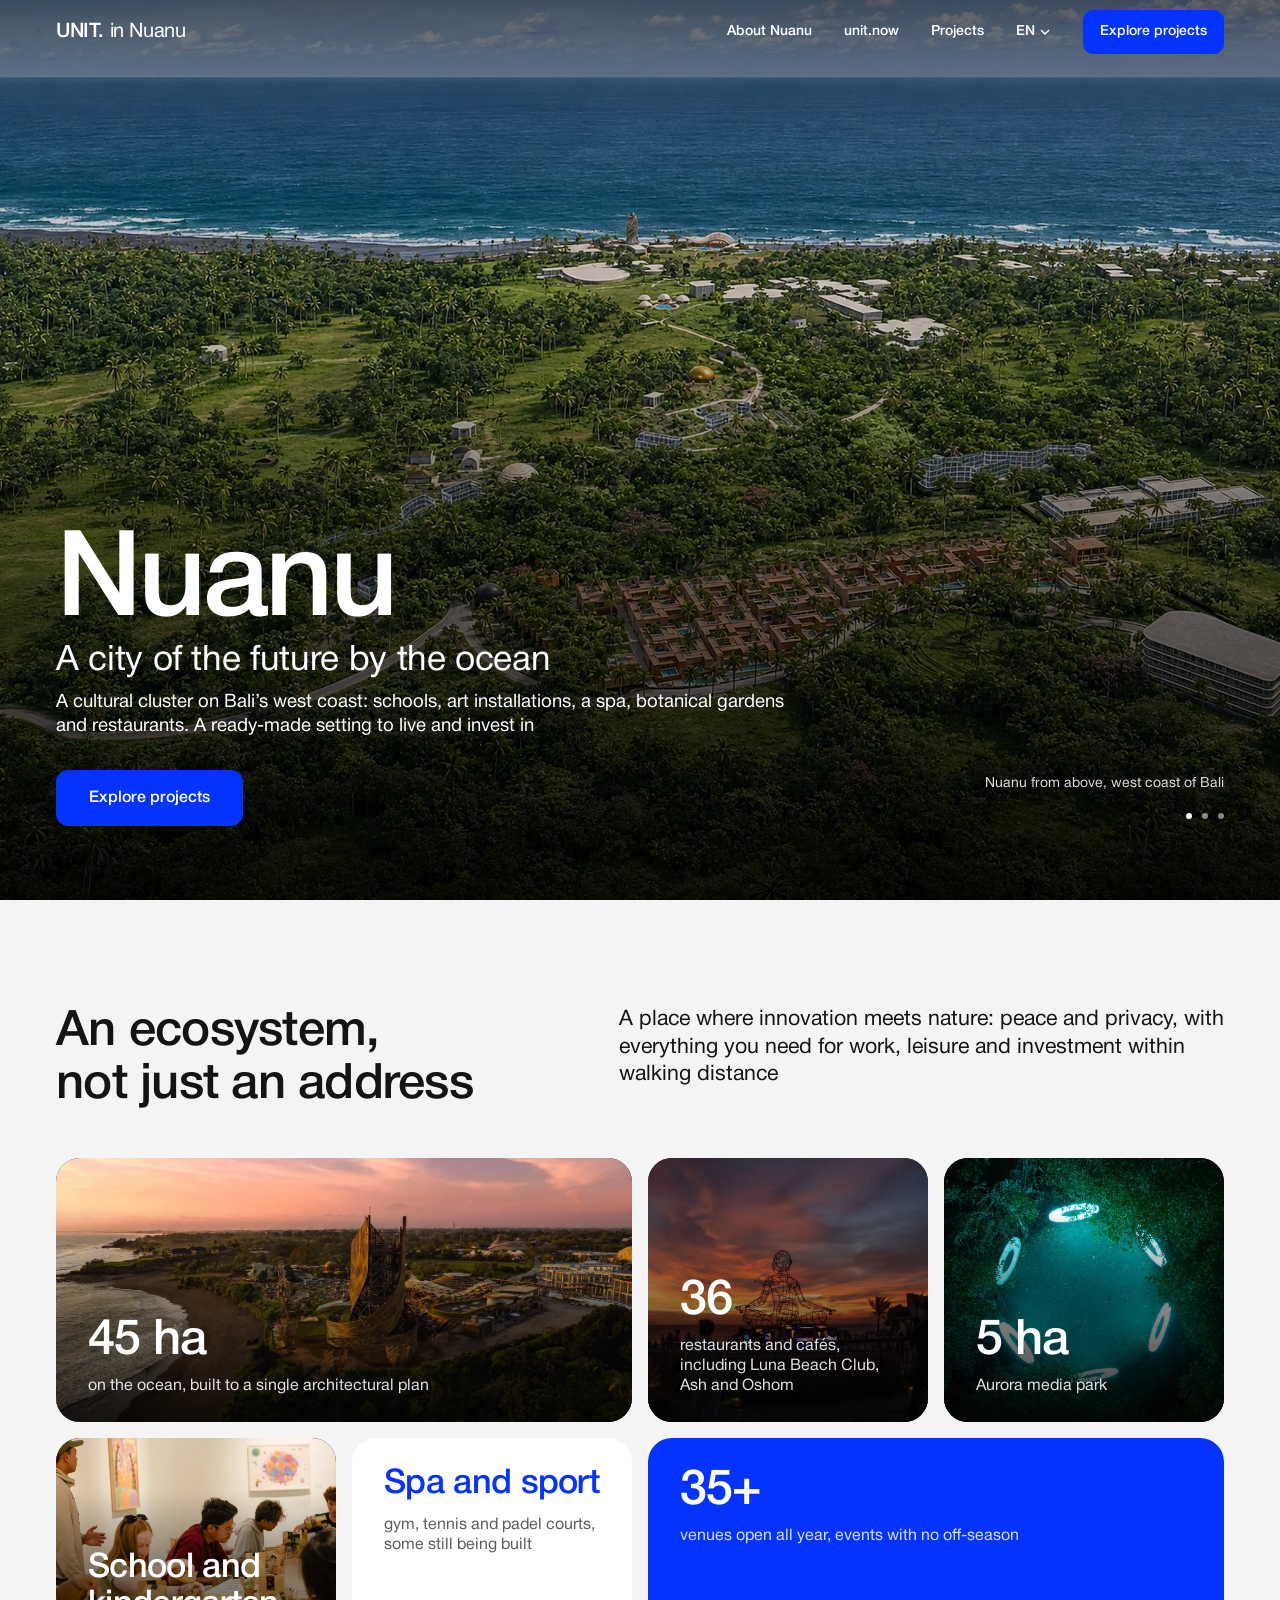
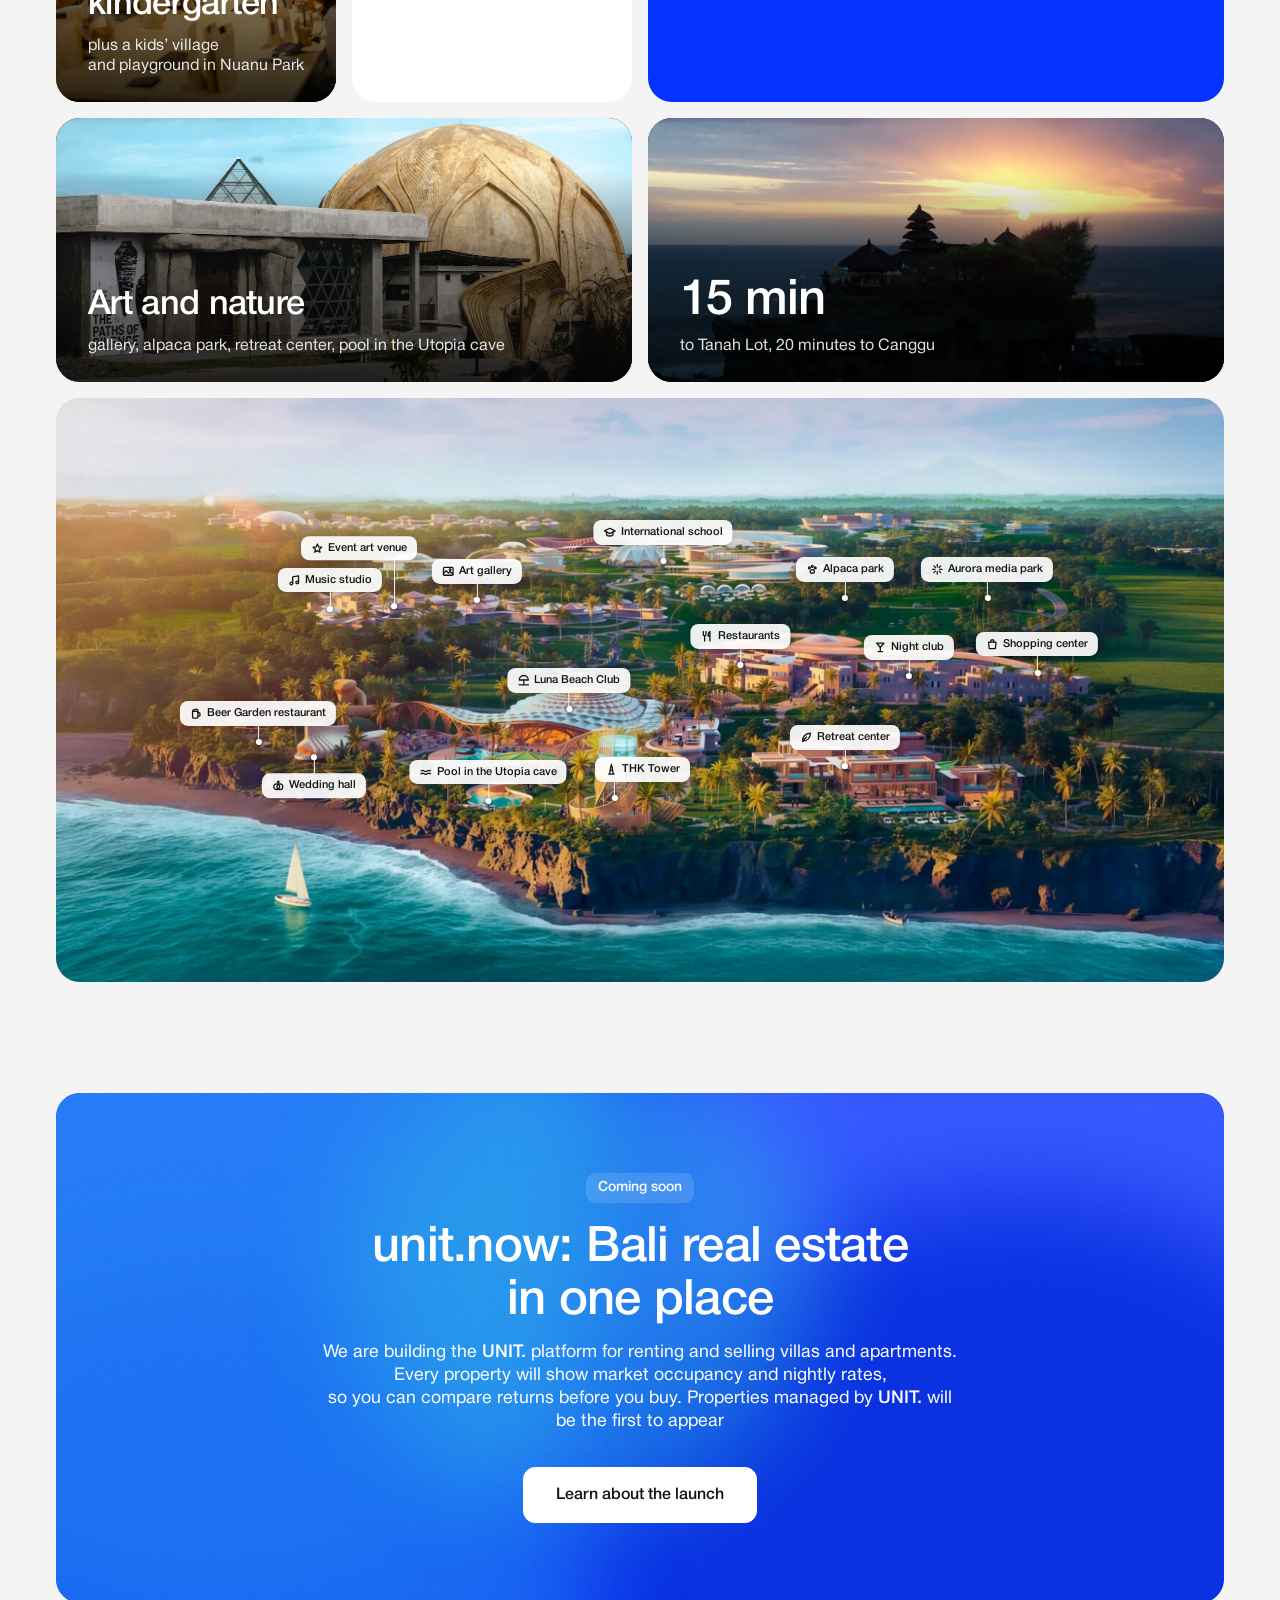
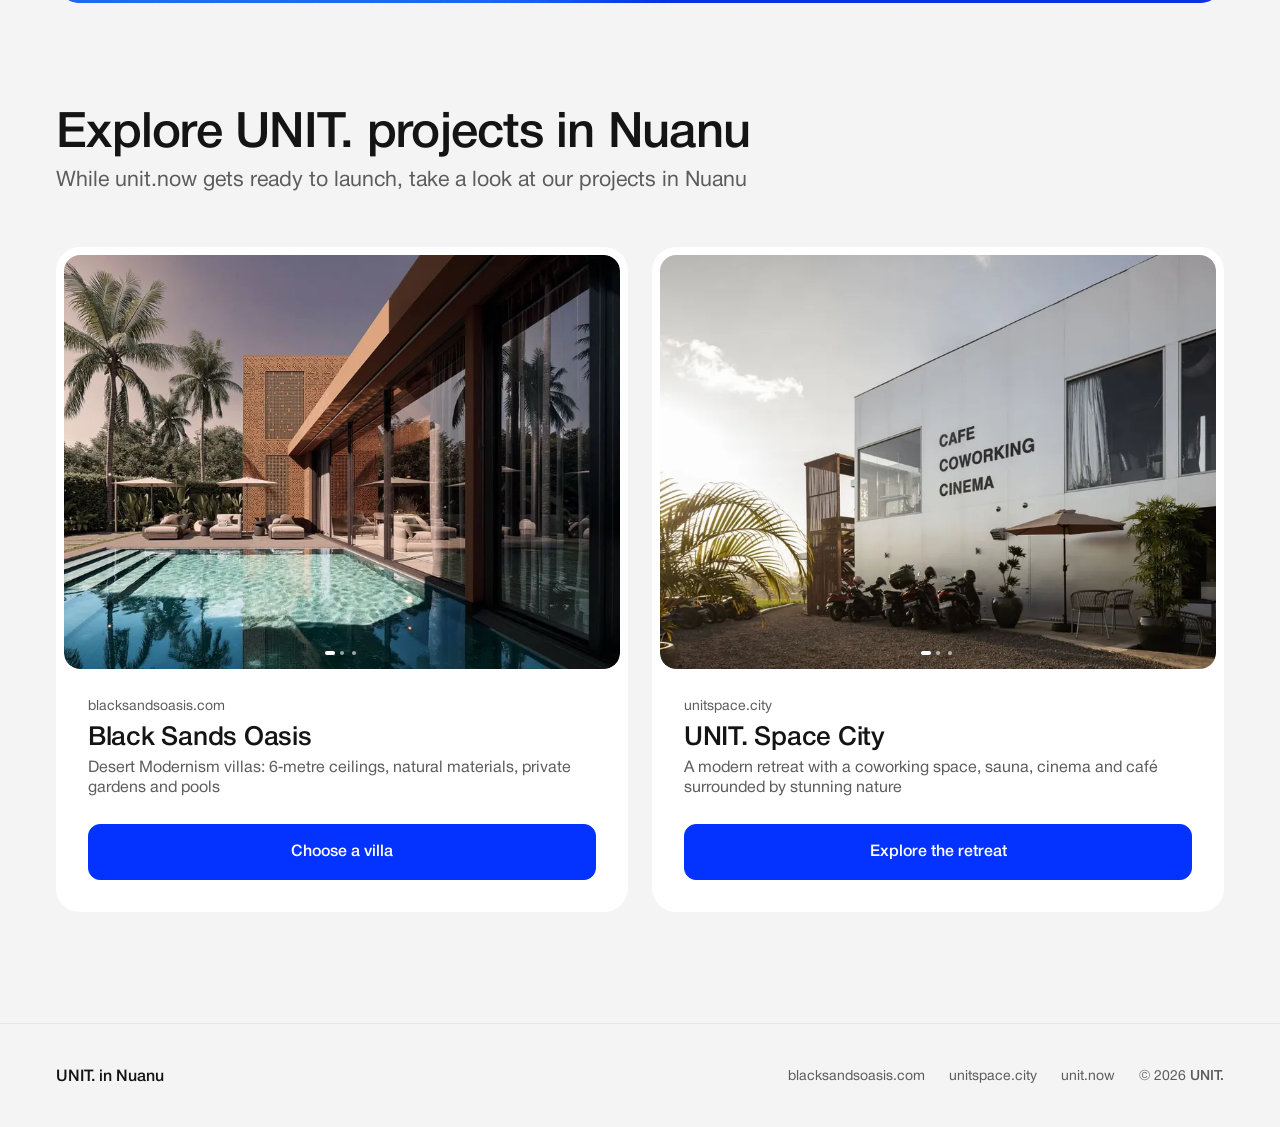
==== commit 0594c523: "Мастер-план: 15 мест вместо 9, в каждом чипе иконка с линией толщиной в штрих текста; на телефоне до" ====
--- a/index.html
+++ b/index.html
@@ -43,8 +43,8 @@
 <link rel="icon" href="data:image/svg+xml,%3Csvg xmlns=%27http://www.w3.org/2000/svg%27 viewBox=%270 0 32 32%27%3E%3Crect width=%2732%27 height=%2732%27 rx=%278%27 fill=%27%230433ff%27/%3E%3Ccircle cx=%2722%27 cy=%2722%27 r=%273%27 fill=%27%23fff%27/%3E%3C/svg%3E">
 <link rel="preload" href="assets/fonts/hn-medium.woff2" as="font" type="font/woff2" crossorigin>
 <link rel="preload" href="assets/fonts/hn-roman.woff2" as="font" type="font/woff2" crossorigin>
-<link rel="stylesheet" href="assets/site.css?v=mwoxpvag">
-<script src="assets/redir.js?v=mwoxpvag"></script>
+<link rel="stylesheet" href="assets/site.css?v=mwpiklg2">
+<script src="assets/redir.js?v=mwpiklg2"></script>
 </head>
 <body>
 <header class="hdr">
@@ -110,15 +110,21 @@
       <div class="plan"><div class="plan-canvas">
         <picture><source media="(max-width:767px)" srcset="assets/img/plan-m.webp" width="1120" height="1156"><img src="assets/img/plan.webp" srcset="assets/img/plan-s.webp 1200w, assets/img/plan.webp 2400w" sizes="(max-width:1599px) 100vw, 1600px" alt="Nuanu master plan by the ocean" width="2400" height="1200" loading="lazy"></picture>
         <ul class="pchips" aria-label="Locations on the Nuanu master plan">
-          <li class="pchip" data-k="school" style="--x:51.98;--y:27.98;--mx:52.09;--my:36.44">International school</li>
-          <li class="pchip" data-k="gallery" style="--x:36.01;--y:34.6;--mx:30.93;--my:40.69">Art gallery</li>
-          <li class="pchip" data-k="alpaca" style="--x:67.54;--y:34.27;--mx:72.71;--my:40.47">Alpaca park</li>
-          <li class="pchip" data-k="aurora" style="--x:79.72;--y:34.27;--mx:88.85;--my:40.47">Aurora media park</li>
-          <li class="pchip" data-k="rest" style="--x:58.59;--y:45.73;--mx:60.85;--my:47.83">Restaurants</li>
-          <li class="pchip" data-k="shop" style="--x:83.99;--y:47.02;--mx:94.5;--my:48.66">Shopping center</li>
-          <li class="pchip" data-k="luna" style="--x:43.91;--y:53.31;--mx:41.4;--my:52.7">Luna Beach Club</li>
-          <li class="pchip" data-k="retreat" style="--x:67.54;--y:62.98;--mx:72.71;--my:58.9">Retreat center</li>
-          <li class="pchip" data-k="cave" style="--x:36.99;--y:68.95;--mx:32.23;--my:62.73">Pool in the Utopia cave</li>
+          <li class="pchip" data-k="school" style="--x:51.98;--y:27.98;--mx:52.09;--my:36.44"><svg class="pi" viewBox="0 0 24 24" aria-hidden="true"><path d="M2 9.5 12 4.5l10 5-10 5z"/><path d="M6 11.5V16c0 1.6 2.7 3 6 3s6-1.4 6-3v-4.5"/></svg><span>International school</span></li>
+          <li class="pchip" data-k="gallery" style="--x:36.01;--y:34.6;--mx:30.93;--my:40.69"><svg class="pi" viewBox="0 0 24 24" aria-hidden="true"><rect x="3" y="4.5" width="18" height="15" rx="2"/><path d="m3 16 5-5 4.5 4.5 3-3L21 18"/><circle cx="15.5" cy="9" r="1.5"/></svg><span>Art gallery</span></li>
+          <li class="pchip" data-k="alpaca" style="--x:67.54;--y:34.27;--mx:72.71;--my:40.47"><svg class="pi" viewBox="0 0 24 24" aria-hidden="true"><circle cx="6.5" cy="9.5" r="1.8"/><circle cx="12" cy="6.5" r="1.8"/><circle cx="17.5" cy="9.5" r="1.8"/><path d="M8 17c0-2.6 1.8-4.5 4-4.5s4 1.9 4 4.5c0 1.6-1.6 2.5-4 2.5s-4-.9-4-2.5z"/></svg><span>Alpaca park</span></li>
+          <li class="pchip" data-k="aurora" style="--x:79.72;--y:34.27;--mx:88.85;--my:40.47"><svg class="pi" viewBox="0 0 24 24" aria-hidden="true"><path d="M12 3v4.5M12 16.5V21M3 12h4.5M16.5 12H21M5.6 5.6l3 3M15.4 15.4l3 3M5.6 18.4l3-3M15.4 8.6l3-3"/></svg><span>Aurora media park</span></li>
+          <li class="pchip" data-k="rest" style="--x:58.59;--y:45.73;--mx:60.85;--my:47.83"><svg class="pi" viewBox="0 0 24 24" aria-hidden="true"><path d="M5.5 3v5.5a2.5 2.5 0 0 0 5 0V3M8 11v10"/><path d="M18 21V3c-2.2 1.2-3.5 4-3.5 8.5H18"/></svg><span>Restaurants</span></li>
+          <li class="pchip" data-k="shop" style="--x:83.99;--y:47.02;--mx:94.5;--my:48.66"><svg class="pi" viewBox="0 0 24 24" aria-hidden="true"><path d="M5 8h14l-1.2 12H6.2z"/><path d="M9 8V6.5a3 3 0 0 1 6 0V8"/></svg><span>Shopping center</span></li>
+          <li class="pchip" data-k="luna" style="--x:43.91;--y:53.31;--mx:41.4;--my:52.7"><svg class="pi" viewBox="0 0 24 24" aria-hidden="true"><path d="M3.5 11.5a8.5 8.5 0 0 1 17 0z"/><path d="M12 11.5V20"/><path d="M3 20.5h18"/></svg><span>Luna Beach Club</span></li>
+          <li class="pchip" data-k="retreat" style="--x:67.54;--y:62.98;--mx:72.71;--my:58.9"><svg class="pi" viewBox="0 0 24 24" aria-hidden="true"><path d="M5 19C5 10.5 10.5 5 20 4c-.8 9.5-6 15-15 15z"/><path d="m5 19 7.5-7.5"/></svg><span>Retreat center</span></li>
+          <li class="pchip" data-k="cave" style="--x:36.99;--y:68.95;--mx:32.23;--my:62.73"><svg class="pi" viewBox="0 0 24 24" aria-hidden="true"><path d="M3 9.5c2-1.6 4-1.6 6 0s4 1.6 6 0 4-1.6 6 0M3 15c2-1.6 4-1.6 6 0s4 1.6 6 0 4-1.6 6 0"/></svg><span>Pool in the Utopia cave</span></li>
+          <li class="pchip" data-k="music" style="--x:23.43;--y:36.05;--mx:14.26;--my:41.62"><svg class="pi" viewBox="0 0 24 24" aria-hidden="true"><path d="M9 18V5.5l11-2V16"/><circle cx="6.5" cy="18" r="2.5"/><circle cx="17.5" cy="16" r="2.5"/></svg><span>Music studio</span></li>
+          <li class="pchip" data-k="beer" style="--x:17.3;--y:58.95;--mx:6.14;--my:56.31"><svg class="pi" viewBox="0 0 24 24" aria-hidden="true"><path d="M5 8.5h10V19a2 2 0 0 1-2 2H7a2 2 0 0 1-2-2z"/><path d="M15 11h2a2 2 0 0 1 2 2v2.5a2 2 0 0 1-2 2h-2"/><path d="M5 8.5A2.8 2.8 0 0 1 9.5 6 3 3 0 0 1 15 8.5"/></svg><span>Beer Garden restaurant</span></li>
+          <li class="pchip" data-k="club" style="--x:73.02;--y:47.66;--mx:79.97;--my:49.07"><svg class="pi" viewBox="0 0 24 24" aria-hidden="true"><path d="M5 4h14l-7 8z"/><path d="M12 12v8M8 20h8"/></svg><span>Night club</span></li>
+          <li class="pchip" data-k="venue" style="--x:28.91;--y:35.56;--mx:21.52;--my:41.3"><svg class="pi" viewBox="0 0 24 24" aria-hidden="true"><path d="M12 3.5 14.3 9l5.7.5-4.3 3.8 1.3 5.7-5-3-5 3 1.3-5.7L4 9.5 9.7 9z"/></svg><span>Event art venue</span></li>
+          <li class="pchip" data-k="wedding" style="--x:22.06;--y:61.53;--mx:12.45;--my:57.97"><svg class="pi" viewBox="0 0 24 24" aria-hidden="true"><circle cx="9" cy="14" r="5.5"/><circle cx="15" cy="14" r="5.5"/><path d="m10.5 5 1.5-1.8L13.5 5 12 6.8z"/></svg><span>Wedding hall</span></li>
+          <li class="pchip" data-k="thk" style="--x:47.78;--y:68.47;--mx:46.53;--my:62.42"><svg class="pi" viewBox="0 0 24 24" aria-hidden="true"><path d="M8.5 21 11 6h2l2.5 15M7 21h10M10 14h4M12 2.5V6"/></svg><span>THK Tower</span></li>
         </ul>
       </div></div>
     </div>
@@ -183,6 +189,6 @@
     </nav>
   </div>
 </footer>
-<script src="assets/site.js?v=mwoxpvag" defer></script>
+<script src="assets/site.js?v=mwpiklg2" defer></script>
 </body>
 </html>
--- a/assets/site.css
+++ b/assets/site.css
@@ -237,6 +237,9 @@
 .plan-canvas img{position:absolute;inset:0}
 .pchips{position:absolute;inset:0;pointer-events:none}
 .pchip{--stem:clamp(10px,1.4cqw,20px);position:absolute;left:calc(var(--x) * 1%);top:calc(var(--y) * 1%);transform:translate(calc(-50% + var(--dx,0px)),calc(-100% - var(--stem) - var(--lift,0px)));padding:6px 10px;border-radius:8px;background:rgba(255,255,255,.92);color:var(--ink);font-size:clamp(11px,.95cqw,14px);font-weight:500;line-height:1.15;white-space:nowrap;box-shadow:0 1px 6px rgba(0,0,0,.18)}
+/* иконка места: линия 2.4 из 24 при размере 1.15em = штрих буквы Helvetica Neue 500 (0.115em) */
+.pchip{display:flex;align-items:center;gap:.4em}
+.pi{flex:none;width:1.15em;height:1.15em;fill:none;stroke:currentColor;stroke-width:2.4;stroke-linecap:round;stroke-linejoin:round}
 .pchip::after{content:"";position:absolute;left:calc(50% - var(--dx,0px));top:100%;width:1px;height:calc(var(--stem) + var(--lift,0px));background:rgba(255,255,255,.92)}
 .pchip::before{content:"";position:absolute;left:calc(50% - var(--dx,0px));top:calc(100% + var(--stem) + var(--lift,0px) - 3px);width:6px;height:6px;margin-left:-2.5px;border-radius:50%;background:var(--white);box-shadow:0 0 0 2px rgba(0,0,0,.18)}
 /* подпись под точкой (JS ставит, если сверху налезает на соседнюю) */
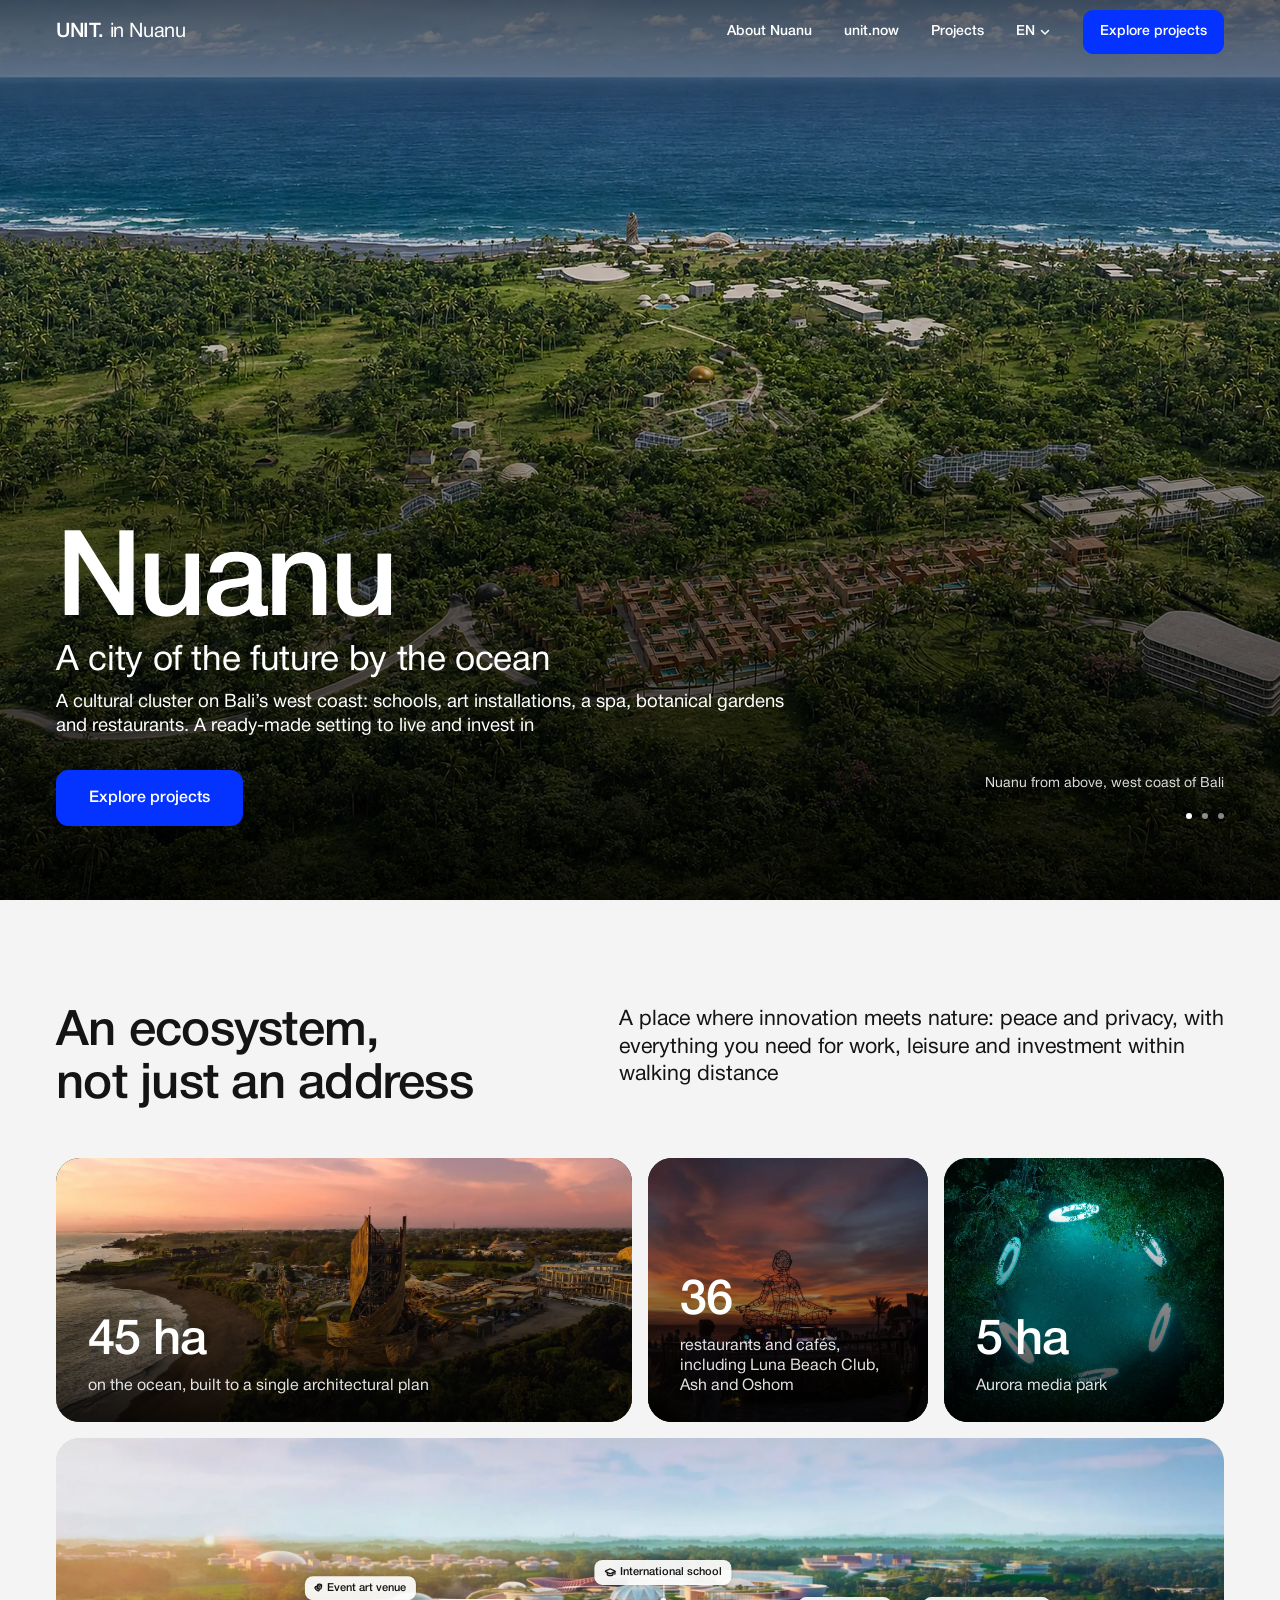
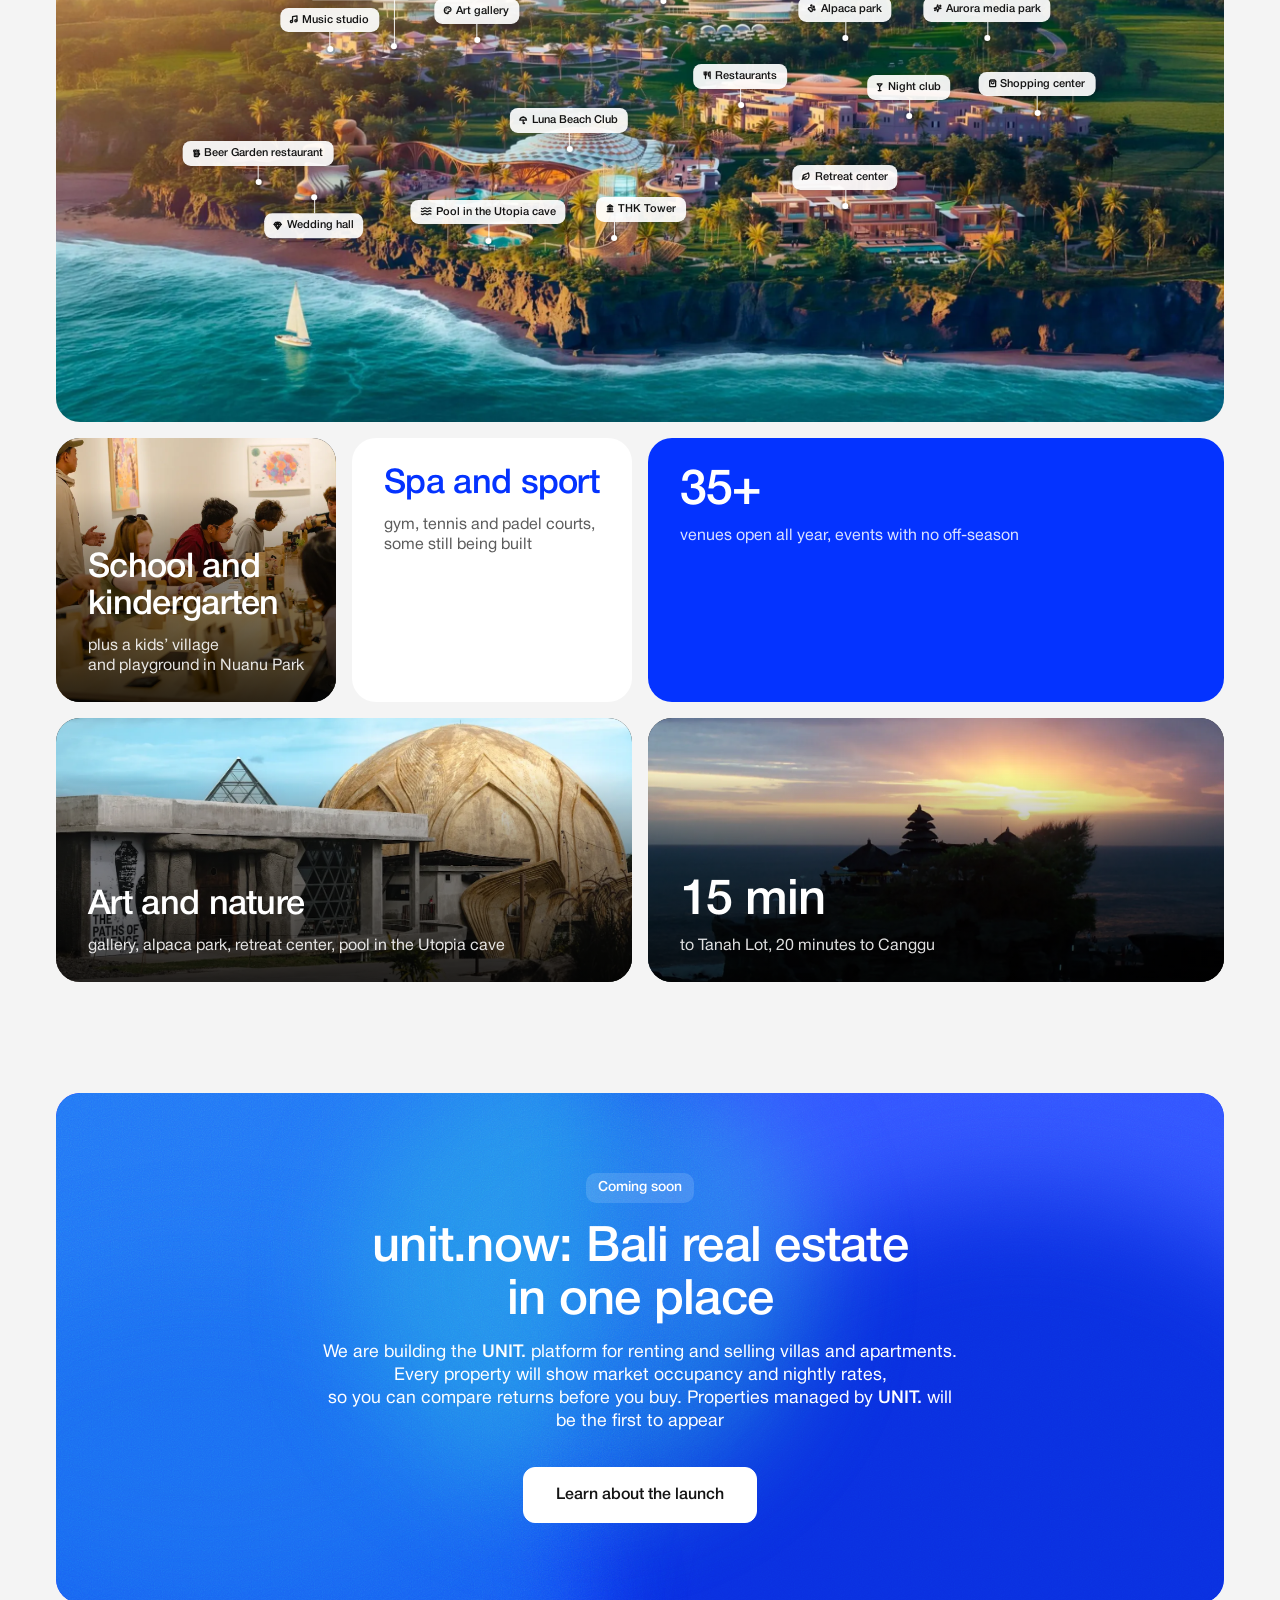
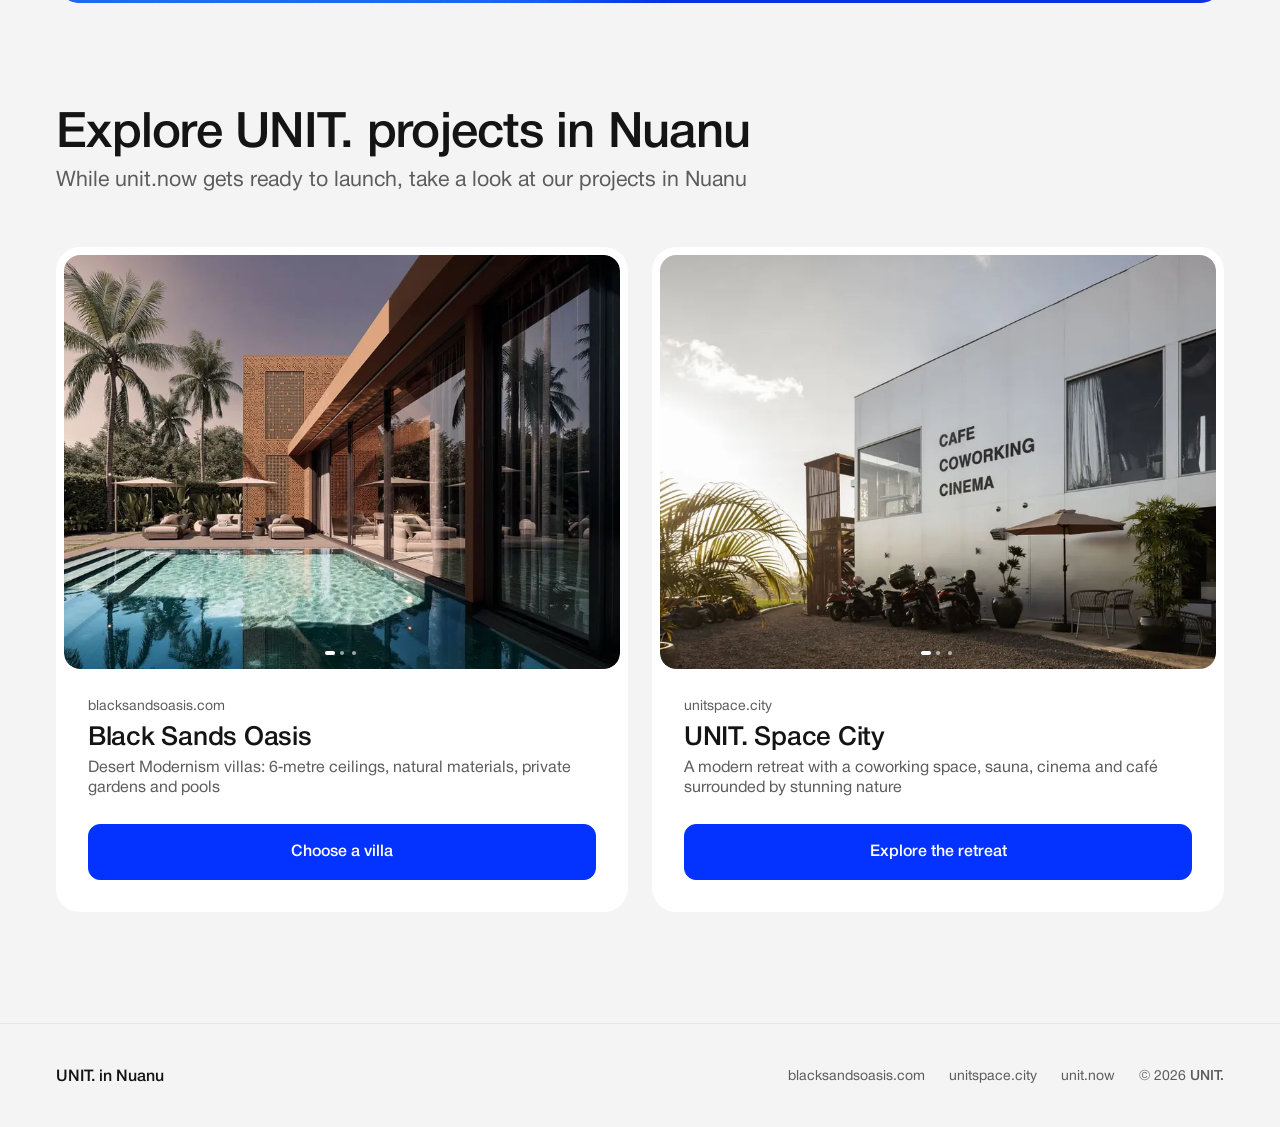
==== commit 35d3576b: "План вписан в бенто после первого ряда; иконки Lucide высотой с заглавную на базовой линии; чипы не " ====
--- a/index.html
+++ b/index.html
@@ -43,8 +43,8 @@
 <link rel="icon" href="data:image/svg+xml,%3Csvg xmlns=%27http://www.w3.org/2000/svg%27 viewBox=%270 0 32 32%27%3E%3Crect width=%2732%27 height=%2732%27 rx=%278%27 fill=%27%230433ff%27/%3E%3Ccircle cx=%2722%27 cy=%2722%27 r=%273%27 fill=%27%23fff%27/%3E%3C/svg%3E">
 <link rel="preload" href="assets/fonts/hn-medium.woff2" as="font" type="font/woff2" crossorigin>
 <link rel="preload" href="assets/fonts/hn-roman.woff2" as="font" type="font/woff2" crossorigin>
-<link rel="stylesheet" href="assets/site.css?v=mwpiklg2">
-<script src="assets/redir.js?v=mwpiklg2"></script>
+<link rel="stylesheet" href="assets/site.css?v=mwpkd9ih">
+<script src="assets/redir.js?v=mwpkd9ih"></script>
 </head>
 <body>
 <header class="hdr">
@@ -101,32 +101,32 @@
         <li class="bento-card b-1 is-photo"><picture><source media="(max-width:767px)" srcset="assets/img/b-ocean-m.webp"><img src="assets/img/b-ocean.webp" alt="" loading="lazy"></picture><b class="t bento-v">45 ha</b><span class="t bento-c">on the ocean, built to a single architectural plan</span></li>
         <li class="bento-card b-2 is-photo"><picture><source media="(max-width:767px)" srcset="assets/img/b-luna-m.webp"><img src="assets/img/b-luna.webp" alt="" loading="lazy"></picture><b class="t bento-v">36</b><span class="t bento-c">restaurants and cafés, including Luna Beach Club, Ash and Oshom</span></li>
         <li class="bento-card b-3 is-photo"><picture><source media="(max-width:767px)" srcset="assets/img/b-aurora-m.webp"><img src="assets/img/b-aurora.webp" alt="" loading="lazy"></picture><b class="t bento-v">5 ha</b><span class="t bento-c">Aurora media park</span></li>
+        <li class="plan"><div class="plan-canvas">
+        <picture><source media="(max-width:767px)" srcset="assets/img/plan-m.webp" width="1120" height="1156"><img src="assets/img/plan.webp" srcset="assets/img/plan-s.webp 1200w, assets/img/plan.webp 2400w" sizes="(max-width:1599px) 100vw, 1600px" alt="Nuanu master plan by the ocean" width="2400" height="1200" loading="lazy"></picture>
+        <ul class="pchips" aria-label="Locations on the Nuanu master plan">
+          <li class="pchip" data-k="school" style="--x:51.98;--y:27.98;--mx:52.09;--my:36.44"><svg class="pi" viewBox="2 5 20.02 14" style="--r:1.43" aria-hidden="true"><path d="M21.42 10.922a1 1 0 0 0-.019-1.838L12.83 5.18a2 2 0 0 0-1.66 0L2.6 9.08a1 1 0 0 0 0 1.832l8.57 3.908a2 2 0 0 0 1.66 0z"/><path d="M22 10v6"/><path d="M6 12.5V16a6 3 0 0 0 12 0v-3.5"/></svg><span>International school</span></li>
+          <li class="pchip" data-k="gallery" style="--x:36.01;--y:34.6;--mx:30.93;--my:40.69"><svg class="pi" viewBox="2 2 19.99 20" style="--r:0.999" aria-hidden="true"><circle cx="13.5" cy="6.5" r=".5" fill="currentColor"/><circle cx="17.5" cy="10.5" r=".5" fill="currentColor"/><circle cx="8.5" cy="7.5" r=".5" fill="currentColor"/><circle cx="6.5" cy="12.5" r=".5" fill="currentColor"/><path d="M12 2C6.5 2 2 6.5 2 12s4.5 10 10 10c.926 0 1.648-.746 1.648-1.688 0-.437-.18-.835-.437-1.125-.29-.289-.438-.652-.438-1.125a1.64 1.64 0 0 1 1.668-1.668h1.996c3.051 0 5.555-2.503 5.555-5.554C21.965 6.012 17.461 2 12 2z"/></svg><span>Art gallery</span></li>
+          <li class="pchip" data-k="alpaca" style="--x:67.54;--y:34.27;--mx:72.71;--my:40.47"><svg class="pi" viewBox="2.01 2 19.99 20" style="--r:0.999" aria-hidden="true"><circle cx="11" cy="4" r="2"/><circle cx="18" cy="8" r="2"/><circle cx="20" cy="16" r="2"/><path d="M9 10a5 5 0 0 1 5 5v3.5a3.5 3.5 0 0 1-6.84 1.045Q6.52 17.48 4.46 16.84A3.5 3.5 0 0 1 5.5 10Z"/></svg><span>Alpaca park</span></li>
+          <li class="pchip" data-k="aurora" style="--x:79.72;--y:34.27;--mx:88.85;--my:40.47"><svg class="pi" viewBox="2 2 20 20" style="--r:1" aria-hidden="true"><path d="M9.937 15.5A2 2 0 0 0 8.5 14.063l-6.135-1.582a.5.5 0 0 1 0-.962L8.5 9.936A2 2 0 0 0 9.937 8.5l1.582-6.135a.5.5 0 0 1 .963 0L14.063 8.5A2 2 0 0 0 15.5 9.937l6.135 1.581a.5.5 0 0 1 0 .964L15.5 14.063a2 2 0 0 0-1.437 1.437l-1.582 6.135a.5.5 0 0 1-.963 0z"/><path d="M20 3v4"/><path d="M22 5h-4"/><path d="M4 17v2"/><path d="M5 18H3"/></svg><span>Aurora media park</span></li>
+          <li class="pchip" data-k="rest" style="--x:58.59;--y:45.73;--mx:60.85;--my:47.83"><svg class="pi" viewBox="3 2 18 20" style="--r:0.9" aria-hidden="true"><path d="M3 2v7c0 1.1.9 2 2 2h4a2 2 0 0 0 2-2V2"/><path d="M7 2v20"/><path d="M21 15V2a5 5 0 0 0-5 5v6c0 1.1.9 2 2 2h3Zm0 0v7"/></svg><span>Restaurants</span></li>
+          <li class="pchip" data-k="shop" style="--x:83.99;--y:47.02;--mx:94.5;--my:48.66"><svg class="pi" viewBox="3 2 18 20" style="--r:0.9" aria-hidden="true"><path d="M6 2 3 6v14a2 2 0 0 0 2 2h14a2 2 0 0 0 2-2V6l-3-4Z"/><path d="M3 6h18"/><path d="M16 10a4 4 0 0 1-8 0"/></svg><span>Shopping center</span></li>
+          <li class="pchip" data-k="luna" style="--x:43.91;--y:53.31;--mx:41.4;--my:52.7"><svg class="pi" viewBox="2 2 20 20" style="--r:1" aria-hidden="true"><path d="M22 12a10.06 10.06 1 0 0-20 0Z"/><path d="M12 12v8a2 2 0 0 0 4 0"/><path d="M12 2v1"/></svg><span>Luna Beach Club</span></li>
+          <li class="pchip" data-k="retreat" style="--x:67.54;--y:62.98;--mx:72.71;--my:58.9"><svg class="pi" viewBox="2 2 19 19" style="--r:1" aria-hidden="true"><path d="M11 20A7 7 0 0 1 9.8 6.1C15.5 5 17 4.48 19 2c1 2 2 4.18 2 8 0 5.5-4.78 10-10 10Z"/><path d="M2 21c0-3 1.85-5.36 5.08-6C9.5 14.52 12 13 13 12"/></svg><span>Retreat center</span></li>
+          <li class="pchip" data-k="cave" style="--x:36.99;--y:68.95;--mx:32.23;--my:62.73"><svg class="pi" viewBox="2 5 20 14" style="--r:1.429" aria-hidden="true"><path d="M2 6c.6.5 1.2 1 2.5 1C7 7 7 5 9.5 5c2.6 0 2.4 2 5 2 2.5 0 2.5-2 5-2 1.3 0 1.9.5 2.5 1"/><path d="M2 12c.6.5 1.2 1 2.5 1 2.5 0 2.5-2 5-2 2.6 0 2.4 2 5 2 2.5 0 2.5-2 5-2 1.3 0 1.9.5 2.5 1"/><path d="M2 18c.6.5 1.2 1 2.5 1 2.5 0 2.5-2 5-2 2.6 0 2.4 2 5 2 2.5 0 2.5-2 5-2 1.3 0 1.9.5 2.5 1"/></svg><span>Pool in the Utopia cave</span></li>
+          <li class="pchip" data-k="music" style="--x:23.43;--y:36.05;--mx:14.26;--my:41.62"><svg class="pi" viewBox="3 3 18 18" style="--r:1" aria-hidden="true"><path d="M9 18V5l12-2v13"/><circle cx="6" cy="18" r="3"/><circle cx="18" cy="16" r="3"/></svg><span>Music studio</span></li>
+          <li class="pchip" data-k="beer" style="--x:17.3;--y:58.95;--mx:6.14;--my:56.31"><svg class="pi" viewBox="3 2 18 20" style="--r:0.9" aria-hidden="true"><path d="M17 11h1a3 3 0 0 1 0 6h-1"/><path d="M9 12v6"/><path d="M13 12v6"/><path d="M14 7.5c-1 0-1.44.5-3 .5s-2-.5-3-.5-1.72.5-2.5.5a2.5 2.5 0 0 1 0-5c.78 0 1.57.5 2.5.5S9.44 2 11 2s2 1.5 3 1.5 1.72-.5 2.5-.5a2.5 2.5 0 0 1 0 5c-.78 0-1.5-.5-2.5-.5Z"/><path d="M5 8v12a2 2 0 0 0 2 2h8a2 2 0 0 0 2-2V8"/></svg><span>Beer Garden restaurant</span></li>
+          <li class="pchip" data-k="club" style="--x:73.02;--y:47.66;--mx:79.97;--my:49.07"><svg class="pi" viewBox="5 3 14 19" style="--r:0.737" aria-hidden="true"><path d="M8 22h8"/><path d="M12 11v11"/><path d="m19 3-7 8-7-8Z"/></svg><span>Night club</span></li>
+          <li class="pchip" data-k="venue" style="--x:28.91;--y:35.56;--mx:21.52;--my:41.3"><svg class="pi" viewBox="1.96 2 20.04 19.97" style="--r:1.004" aria-hidden="true"><path d="M10 11h.01"/><path d="M14 6h.01"/><path d="M18 6h.01"/><path d="M6.5 13.1h.01"/><path d="M22 5c0 9-4 12-6 12s-6-3-6-12c0-2 2-3 6-3s6 1 6 3"/><path d="M17.4 9.9c-.8.8-2 .8-2.8 0"/><path d="M10.1 7.1C9 7.2 7.7 7.7 6 8.6c-3.5 2-4.7 3.9-3.7 5.6 4.5 7.8 9.5 8.4 11.2 7.4.9-.5 1.9-2.1 1.9-4.7"/><path d="M9.1 16.5c.3-1.1 1.4-1.7 2.4-1.4"/></svg><span>Event art venue</span></li>
+          <li class="pchip" data-k="wedding" style="--x:22.06;--y:61.53;--mx:12.45;--my:57.97"><svg class="pi" viewBox="2 3 20 19" style="--r:1.053" aria-hidden="true"><path d="M6 3h12l4 6-10 13L2 9Z"/><path d="M11 3 8 9l4 13 4-13-3-6"/><path d="M2 9h20"/></svg><span>Wedding hall</span></li>
+          <li class="pchip" data-k="thk" style="--x:47.78;--y:68.47;--mx:46.53;--my:62.42"><svg class="pi" viewBox="3 2 18 20" style="--r:0.9" aria-hidden="true"><line x1="3" x2="21" y1="22" y2="22"/><line x1="6" x2="6" y1="18" y2="11"/><line x1="10" x2="10" y1="18" y2="11"/><line x1="14" x2="14" y1="18" y2="11"/><line x1="18" x2="18" y1="18" y2="11"/><polygon points="12 2 20 7 4 7"/></svg><span>THK Tower</span></li>
+        </ul>
+        </div></li>
         <li class="bento-card b-4 is-photo"><picture><source media="(max-width:767px)" srcset="assets/img/b-school-m.webp"><img src="assets/img/b-school.webp" alt="" loading="lazy"></picture><b class="t bento-v">School and kindergarten</b><span class="t bento-c">plus a kids’ village and playground in Nuanu Park</span></li>
         <li class="bento-card b-5"><b class="t bento-v">Spa and sport</b><span class="t bento-c">gym, tennis and padel courts, some still being built</span></li>
         <li class="bento-card b-6"><b class="t bento-v">35+</b><span class="t bento-c">venues open all year, events with no <i class="nw">off-season</i></span></li>
         <li class="bento-card b-7 is-photo"><picture><source media="(max-width:767px)" srcset="assets/img/b-art-m.webp"><img src="assets/img/b-art.webp" alt="" loading="lazy"></picture><b class="t bento-v">Art and nature</b><span class="t bento-c">gallery, alpaca park, retreat center, pool in the Utopia cave</span></li>
         <li class="bento-card b-8 is-photo"><picture><source media="(max-width:767px)" srcset="assets/img/b-tanah-m.webp"><img src="assets/img/b-tanah.webp" alt="" loading="lazy"></picture><b class="t bento-v">15 min</b><span class="t bento-c">to Tanah Lot, 20 minutes to Canggu</span></li>
       </ul>
-      <div class="plan"><div class="plan-canvas">
-        <picture><source media="(max-width:767px)" srcset="assets/img/plan-m.webp" width="1120" height="1156"><img src="assets/img/plan.webp" srcset="assets/img/plan-s.webp 1200w, assets/img/plan.webp 2400w" sizes="(max-width:1599px) 100vw, 1600px" alt="Nuanu master plan by the ocean" width="2400" height="1200" loading="lazy"></picture>
-        <ul class="pchips" aria-label="Locations on the Nuanu master plan">
-          <li class="pchip" data-k="school" style="--x:51.98;--y:27.98;--mx:52.09;--my:36.44"><svg class="pi" viewBox="0 0 24 24" aria-hidden="true"><path d="M2 9.5 12 4.5l10 5-10 5z"/><path d="M6 11.5V16c0 1.6 2.7 3 6 3s6-1.4 6-3v-4.5"/></svg><span>International school</span></li>
-          <li class="pchip" data-k="gallery" style="--x:36.01;--y:34.6;--mx:30.93;--my:40.69"><svg class="pi" viewBox="0 0 24 24" aria-hidden="true"><rect x="3" y="4.5" width="18" height="15" rx="2"/><path d="m3 16 5-5 4.5 4.5 3-3L21 18"/><circle cx="15.5" cy="9" r="1.5"/></svg><span>Art gallery</span></li>
-          <li class="pchip" data-k="alpaca" style="--x:67.54;--y:34.27;--mx:72.71;--my:40.47"><svg class="pi" viewBox="0 0 24 24" aria-hidden="true"><circle cx="6.5" cy="9.5" r="1.8"/><circle cx="12" cy="6.5" r="1.8"/><circle cx="17.5" cy="9.5" r="1.8"/><path d="M8 17c0-2.6 1.8-4.5 4-4.5s4 1.9 4 4.5c0 1.6-1.6 2.5-4 2.5s-4-.9-4-2.5z"/></svg><span>Alpaca park</span></li>
-          <li class="pchip" data-k="aurora" style="--x:79.72;--y:34.27;--mx:88.85;--my:40.47"><svg class="pi" viewBox="0 0 24 24" aria-hidden="true"><path d="M12 3v4.5M12 16.5V21M3 12h4.5M16.5 12H21M5.6 5.6l3 3M15.4 15.4l3 3M5.6 18.4l3-3M15.4 8.6l3-3"/></svg><span>Aurora media park</span></li>
-          <li class="pchip" data-k="rest" style="--x:58.59;--y:45.73;--mx:60.85;--my:47.83"><svg class="pi" viewBox="0 0 24 24" aria-hidden="true"><path d="M5.5 3v5.5a2.5 2.5 0 0 0 5 0V3M8 11v10"/><path d="M18 21V3c-2.2 1.2-3.5 4-3.5 8.5H18"/></svg><span>Restaurants</span></li>
-          <li class="pchip" data-k="shop" style="--x:83.99;--y:47.02;--mx:94.5;--my:48.66"><svg class="pi" viewBox="0 0 24 24" aria-hidden="true"><path d="M5 8h14l-1.2 12H6.2z"/><path d="M9 8V6.5a3 3 0 0 1 6 0V8"/></svg><span>Shopping center</span></li>
-          <li class="pchip" data-k="luna" style="--x:43.91;--y:53.31;--mx:41.4;--my:52.7"><svg class="pi" viewBox="0 0 24 24" aria-hidden="true"><path d="M3.5 11.5a8.5 8.5 0 0 1 17 0z"/><path d="M12 11.5V20"/><path d="M3 20.5h18"/></svg><span>Luna Beach Club</span></li>
-          <li class="pchip" data-k="retreat" style="--x:67.54;--y:62.98;--mx:72.71;--my:58.9"><svg class="pi" viewBox="0 0 24 24" aria-hidden="true"><path d="M5 19C5 10.5 10.5 5 20 4c-.8 9.5-6 15-15 15z"/><path d="m5 19 7.5-7.5"/></svg><span>Retreat center</span></li>
-          <li class="pchip" data-k="cave" style="--x:36.99;--y:68.95;--mx:32.23;--my:62.73"><svg class="pi" viewBox="0 0 24 24" aria-hidden="true"><path d="M3 9.5c2-1.6 4-1.6 6 0s4 1.6 6 0 4-1.6 6 0M3 15c2-1.6 4-1.6 6 0s4 1.6 6 0 4-1.6 6 0"/></svg><span>Pool in the Utopia cave</span></li>
-          <li class="pchip" data-k="music" style="--x:23.43;--y:36.05;--mx:14.26;--my:41.62"><svg class="pi" viewBox="0 0 24 24" aria-hidden="true"><path d="M9 18V5.5l11-2V16"/><circle cx="6.5" cy="18" r="2.5"/><circle cx="17.5" cy="16" r="2.5"/></svg><span>Music studio</span></li>
-          <li class="pchip" data-k="beer" style="--x:17.3;--y:58.95;--mx:6.14;--my:56.31"><svg class="pi" viewBox="0 0 24 24" aria-hidden="true"><path d="M5 8.5h10V19a2 2 0 0 1-2 2H7a2 2 0 0 1-2-2z"/><path d="M15 11h2a2 2 0 0 1 2 2v2.5a2 2 0 0 1-2 2h-2"/><path d="M5 8.5A2.8 2.8 0 0 1 9.5 6 3 3 0 0 1 15 8.5"/></svg><span>Beer Garden restaurant</span></li>
-          <li class="pchip" data-k="club" style="--x:73.02;--y:47.66;--mx:79.97;--my:49.07"><svg class="pi" viewBox="0 0 24 24" aria-hidden="true"><path d="M5 4h14l-7 8z"/><path d="M12 12v8M8 20h8"/></svg><span>Night club</span></li>
-          <li class="pchip" data-k="venue" style="--x:28.91;--y:35.56;--mx:21.52;--my:41.3"><svg class="pi" viewBox="0 0 24 24" aria-hidden="true"><path d="M12 3.5 14.3 9l5.7.5-4.3 3.8 1.3 5.7-5-3-5 3 1.3-5.7L4 9.5 9.7 9z"/></svg><span>Event art venue</span></li>
-          <li class="pchip" data-k="wedding" style="--x:22.06;--y:61.53;--mx:12.45;--my:57.97"><svg class="pi" viewBox="0 0 24 24" aria-hidden="true"><circle cx="9" cy="14" r="5.5"/><circle cx="15" cy="14" r="5.5"/><path d="m10.5 5 1.5-1.8L13.5 5 12 6.8z"/></svg><span>Wedding hall</span></li>
-          <li class="pchip" data-k="thk" style="--x:47.78;--y:68.47;--mx:46.53;--my:62.42"><svg class="pi" viewBox="0 0 24 24" aria-hidden="true"><path d="M8.5 21 11 6h2l2.5 15M7 21h10M10 14h4M12 2.5V6"/></svg><span>THK Tower</span></li>
-        </ul>
-      </div></div>
     </div>
   </section>
 
@@ -189,6 +189,6 @@
     </nav>
   </div>
 </footer>
-<script src="assets/site.js?v=mwpiklg2" defer></script>
+<script src="assets/site.js?v=mwpkd9ih" defer></script>
 </body>
 </html>
--- a/assets/site.css
+++ b/assets/site.css
@@ -90,7 +90,7 @@
 .about{display:grid;align-items:start}
 .about .h2{text-wrap:balance;max-width:12em}
 .about p{--fs:clamp(18px,16.67px + .37vw,22px);--lh:clamp(23px,21.33px + .463vw,28px);--mt:24px;max-width:696px}
-.plan{margin-top:16px;border-radius:24px;overflow:clip;aspect-ratio:2/1;background:#cfd8d4}
+.plan{grid-column:1/-1;border-radius:24px;overflow:clip;aspect-ratio:2/1;background:#cfd8d4}
 .plan img{width:100%;height:100%;object-fit:cover}
 @media (min-width:1024px){.about p{max-width:none}}
 @media (min-width:1200px){
@@ -99,7 +99,7 @@
   .about .ln{display:block}
   .about p{--mt:0px;max-width:30em;flex:0 1 auto}
 }
-@media (max-width:599px){.plan{border-radius:16px;margin-top:8px}}
+@media (max-width:599px){.plan{border-radius:16px}}
 
 /* проекты: фото вписано в карточку, кнопка внизу */
 .prj-sec .h2{--mb:0px}
@@ -237,9 +237,10 @@
 .plan-canvas img{position:absolute;inset:0}
 .pchips{position:absolute;inset:0;pointer-events:none}
 .pchip{--stem:clamp(10px,1.4cqw,20px);position:absolute;left:calc(var(--x) * 1%);top:calc(var(--y) * 1%);transform:translate(calc(-50% + var(--dx,0px)),calc(-100% - var(--stem) - var(--lift,0px)));padding:6px 10px;border-radius:8px;background:rgba(255,255,255,.92);color:var(--ink);font-size:clamp(11px,.95cqw,14px);font-weight:500;line-height:1.15;white-space:nowrap;box-shadow:0 1px 6px rgba(0,0,0,.18)}
-/* иконка места: линия 2.4 из 24 при размере 1.15em = штрих буквы Helvetica Neue 500 (0.115em) */
-.pchip{display:flex;align-items:center;gap:.4em}
-.pi{flex:none;width:1.15em;height:1.15em;fill:none;stroke:currentColor;stroke-width:2.4;stroke-linecap:round;stroke-linejoin:round}
+/* иконка места: рисунок высотой с заглавную (0.715em с линией), стоит на базовой линии; линия 0.115em = штрих Helvetica Neue 500 */
+.pchip{display:flex;align-items:baseline;gap:.4em}
+.pi{flex:none;height:.6em;width:calc(.6em * var(--r));overflow:visible;margin:0 .0575em .0575em;fill:none;stroke:currentColor;stroke-width:.115em;stroke-linecap:round;stroke-linejoin:round}
+.pi *{vector-effect:non-scaling-stroke}
 .pchip::after{content:"";position:absolute;left:calc(50% - var(--dx,0px));top:100%;width:1px;height:calc(var(--stem) + var(--lift,0px));background:rgba(255,255,255,.92)}
 .pchip::before{content:"";position:absolute;left:calc(50% - var(--dx,0px));top:calc(100% + var(--stem) + var(--lift,0px) - 3px);width:6px;height:6px;margin-left:-2.5px;border-radius:50%;background:var(--white);box-shadow:0 0 0 2px rgba(0,0,0,.18)}
 /* подпись под точкой (JS ставит, если сверху налезает на соседнюю) */
@@ -290,7 +291,7 @@
 .pchip.is-hid{opacity:0;visibility:hidden}
 @media (prefers-reduced-motion:reduce){.pchip{transition:none}}
 
-/* бенто о Нуану, под ним план тем же зазором, что между карточками: читаются одним блоком */
+/* бенто о Нуану; план вписан в сетку на всю ширину после первых трёх карточек */
 .bento{display:grid;grid-template-columns:repeat(4,minmax(0,1fr));gap:16px;margin-top:clamp(40px,32px + 2.222vw,64px)}
 .bento-card{display:flex;flex-direction:column;min-height:176px;padding:32px;border-radius:24px;background:var(--white)}
 .b-1,.b-6,.b-7,.b-8{grid-column:span 2}
